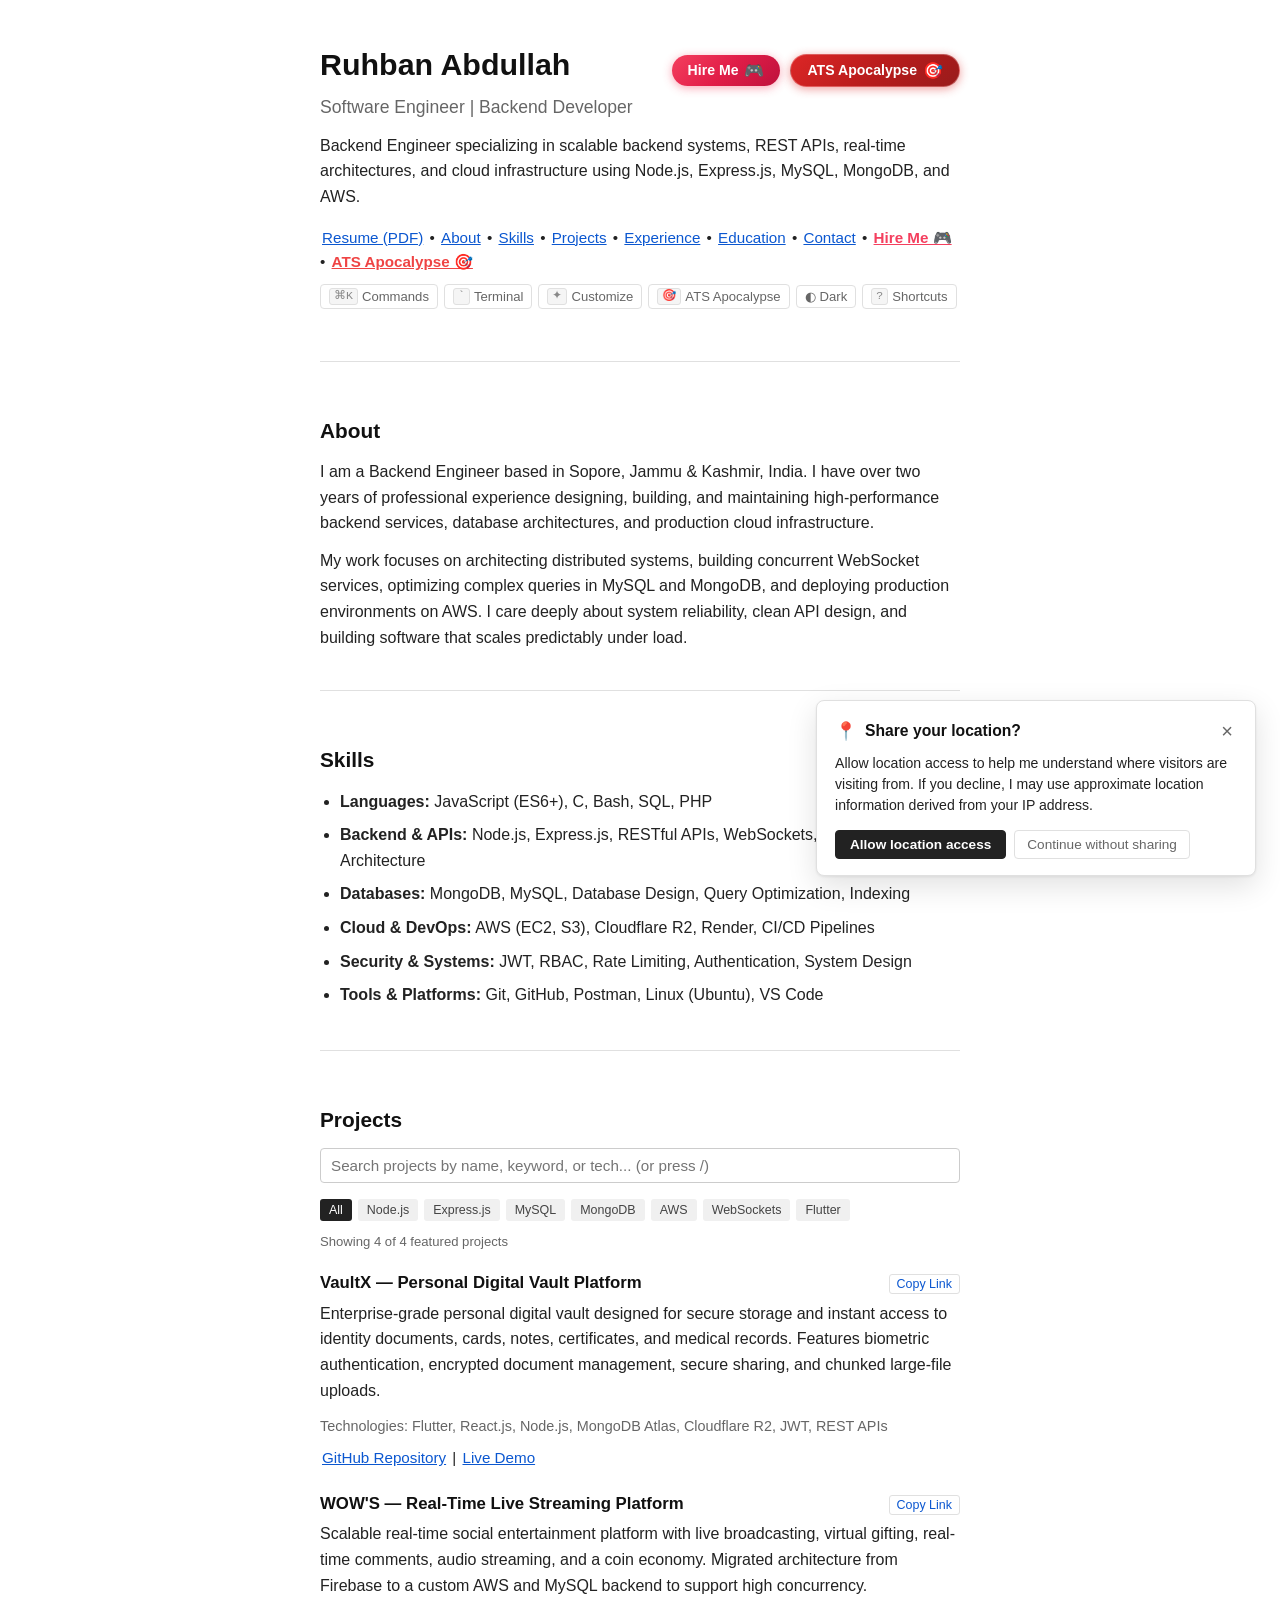
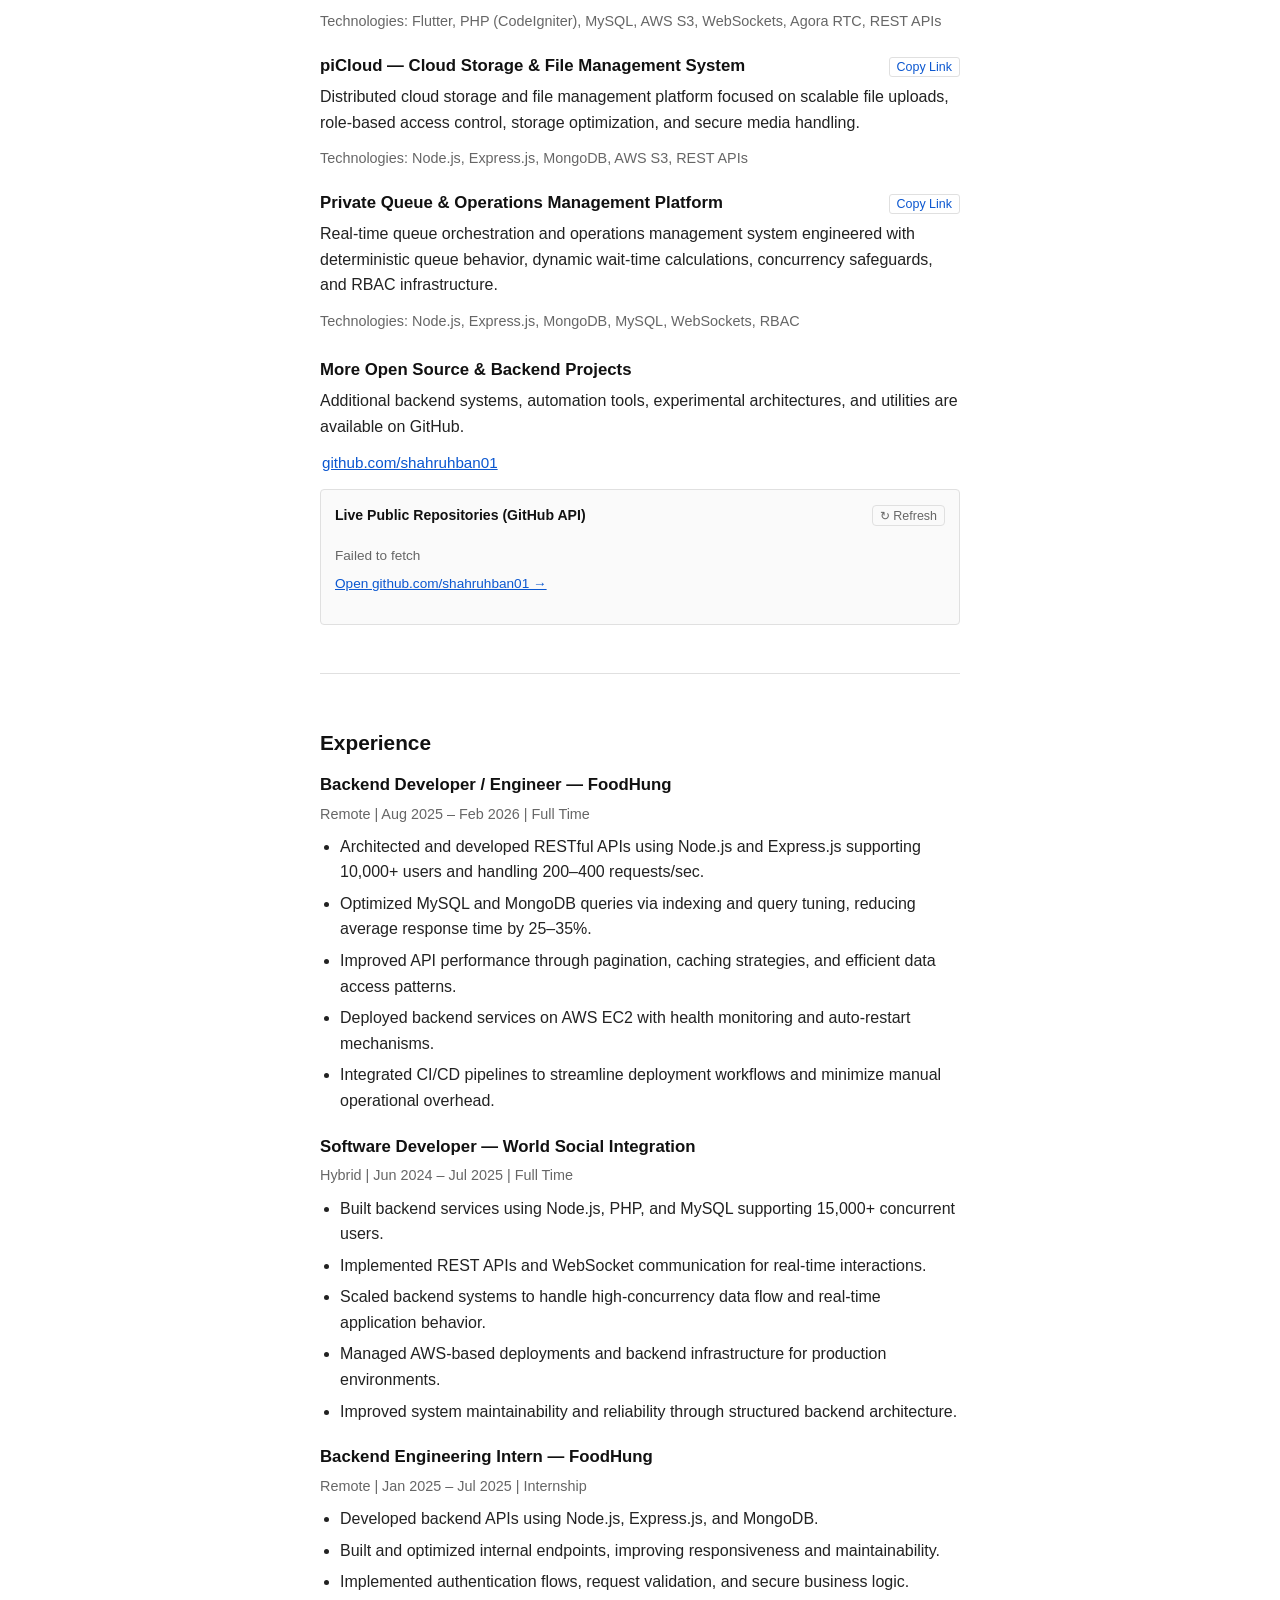
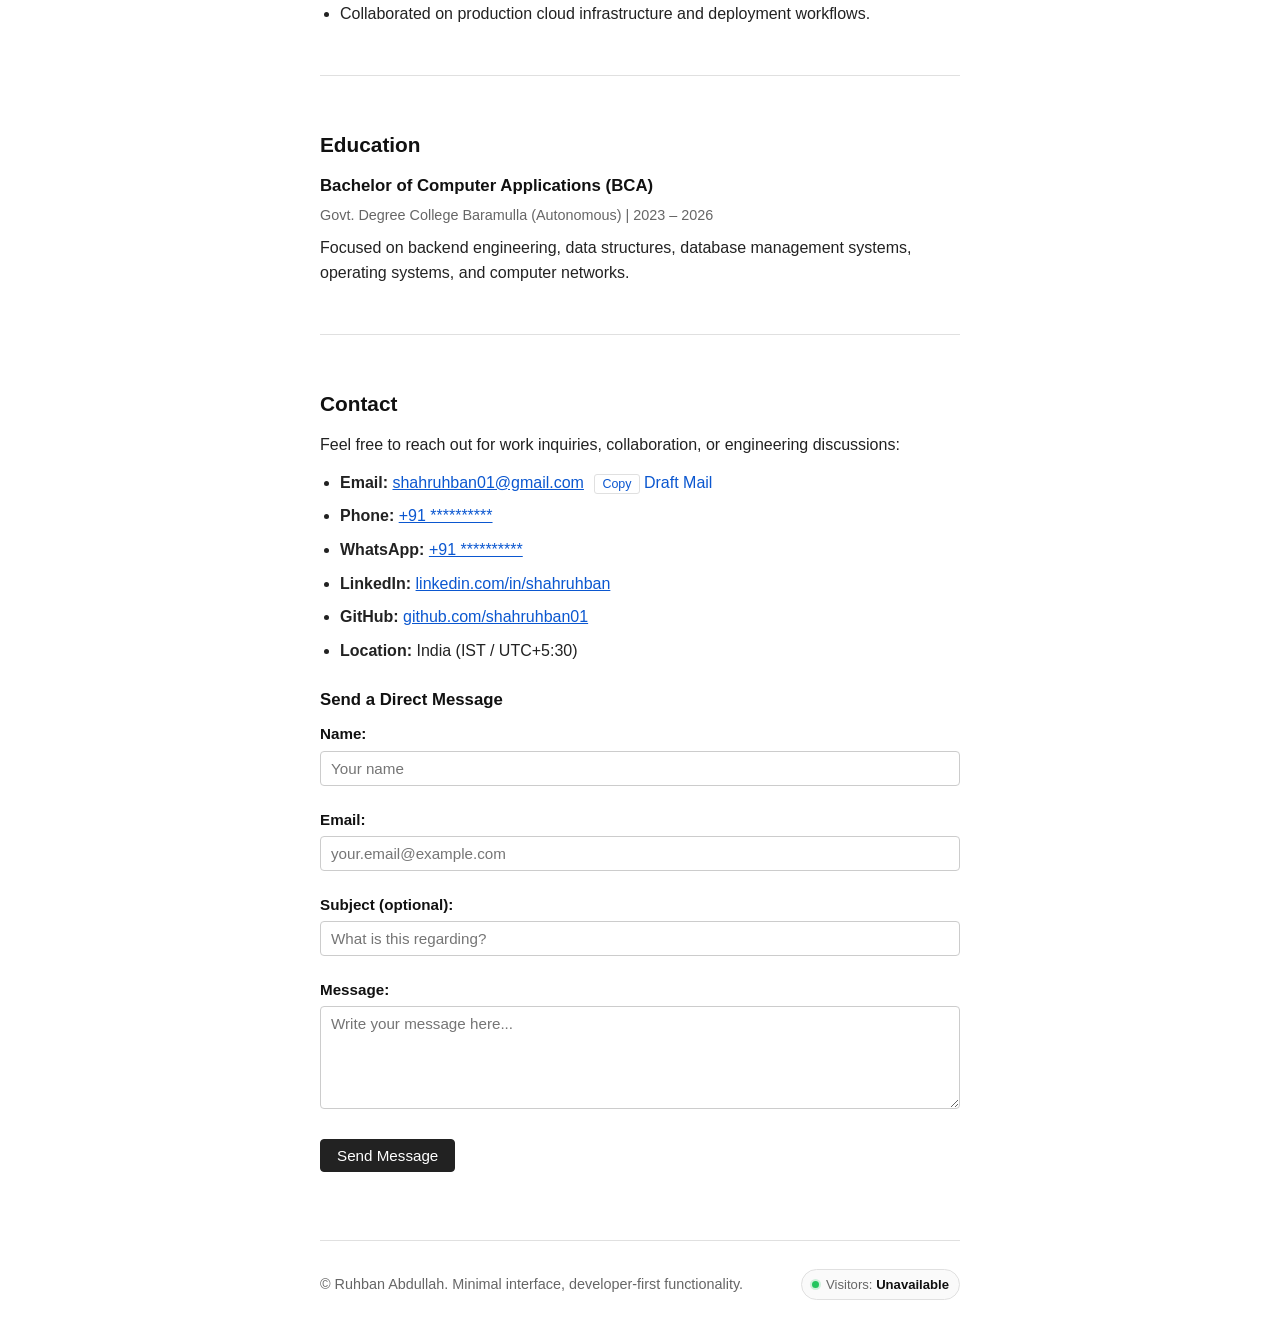
==== index.html @ 9f3fa3f7 "feat: add admin analytics dashboard, multi-tab navigation, local API URL detection, and visitor data" ====
<!DOCTYPE html>
<html lang="en">

<head>
  <meta charset="UTF-8">
  <meta name="viewport" content="width=device-width, initial-scale=1.0">
  <title>Ruhban Abdullah - Backend Developer</title>
  <meta name="description"
    content="Personal portfolio of Ruhban Abdullah, Backend Engineer specializing in scalable backend systems, REST APIs, and cloud infrastructure.">
  <meta name="theme-color" content="#ffffff" id="meta-theme-color">
  <link rel="stylesheet" href="style.css">
</head>

<body>
  <main class="container">
    <header>
      <div class="header-top">
        <h1>Ruhban Abdullah</h1>
        <div class="header-actions">
          <button id="hire-me-game-btn" class="hire-me-pill" type="button" title="Play the 'Hire Me' Arcade Game!">
            <span>Hire Me</span> <span style="font-size: 1rem;">🎮</span>
          </button>
          <button id="ats-apocalypse-btn" class="ats-apocalypse-pill" type="button"
            title="Launch ATS Apocalypse 🎯: Interactive Portfolio Destruction & Rebuild">
            <span>ATS Apocalypse</span> <span style="font-size: 1rem;">🎯</span>
          </button>
        </div>
      </div>
      <p class="subtitle">Software Engineer | Backend Developer</p>
      <p class="intro">
        Backend Engineer specializing in scalable backend systems, REST APIs, real-time architectures,
        and cloud infrastructure using Node.js, Express.js, MySQL, MongoDB, and AWS.
      </p>
      <nav class="links" aria-label="Section Links">
        <a href="https://drive.google.com/file/d/1G7nWg2vVoF8bwFJ-woYvTk1OGQL6r1G4/view?usp=sharing" target="_blank"
          rel="noopener noreferrer">Resume (PDF)</a> &bull;
        <a href="#about">About</a> &bull;
        <a href="#skills">Skills</a> &bull;
        <a href="#projects">Projects</a> &bull;
        <a href="#experience">Experience</a> &bull;
        <a href="#education">Education</a> &bull;
        <a href="#contact">Contact</a> &bull;
        <a href="#game" id="hire-me-link" style="color: #f43f5e; font-weight: 700;">Hire Me 🎮</a> &bull;
        <a href="#apocalypse" id="ats-apocalypse-link" style="color: #ef4444; font-weight: 700;">ATS Apocalypse 🎯</a>
        <!-- <a href="upload.html">Upload</a> &bull; -->
      </nav>

      <div class="nav-toolbar" aria-label="Developer Tools">
        <button id="palette-btn" class="toolbar-btn" type="button" title="Open Command Palette (Ctrl+K or /)"><span
            class="kbd-hint">⌘K</span> Commands</button>
        <button id="terminal-btn" class="toolbar-btn" type="button" title="Toggle Developer Terminal (`)"><span
            class="kbd-hint">`</span> Terminal</button>
        <button id="customize-btn" class="toolbar-btn" type="button"
          title="Open Interactive Playground / Customize Layout"><span class="kbd-hint">✦</span> Customize</button>
        <button id="ats-apocalypse-toolbar-btn" class="toolbar-btn" type="button"
          title="Launch ATS Apocalypse 🎯: Portfolio Destruction & Rebuild"><span class="kbd-hint">🎯</span> ATS
          Apocalypse</button>
        <button id="theme-btn" class="toolbar-btn" type="button" title="Toggle Theme (T)"><span id="theme-icon">◐</span>
          <span id="theme-label">Theme</span></button>
        <button id="shortcuts-btn" class="toolbar-btn" type="button" title="Keyboard Shortcuts (?)"><span
            class="kbd-hint">?</span> Shortcuts</button>
      </div>
    </header>

    <hr>

    <section id="about">
      <h2>About</h2>
      <p>
        I am a Backend Engineer based in Sopore, Jammu & Kashmir, India. I have over two years of professional
        experience designing, building, and maintaining high-performance backend services, database architectures,
        and production cloud infrastructure.
      </p>
      <p>
        My work focuses on architecting distributed systems, building concurrent WebSocket services, optimizing
        complex queries in MySQL and MongoDB, and deploying production environments on AWS. I care deeply about
        system reliability, clean API design, and building software that scales predictably under load.
      </p>
    </section>

    <hr>

    <section id="skills">
      <h2>Skills</h2>
      <ul class="skills-list">
        <li><strong>Languages:</strong> JavaScript (ES6+), C, Bash, SQL, PHP</li>
        <li><strong>Backend & APIs:</strong> Node.js, Express.js, RESTful APIs, WebSockets, Real-Time Architecture</li>
        <li><strong>Databases:</strong> MongoDB, MySQL, Database Design, Query Optimization, Indexing</li>
        <li><strong>Cloud & DevOps:</strong> AWS (EC2, S3), Cloudflare R2, Render, CI/CD Pipelines</li>
        <li><strong>Security & Systems:</strong> JWT, RBAC, Rate Limiting, Authentication, System Design</li>
        <li><strong>Tools & Platforms:</strong> Git, GitHub, Postman, Linux (Ubuntu), VS Code</li>
      </ul>
    </section>

    <hr>

    <section id="projects">
      <h2>Projects</h2>

      <!-- Smart Project Explorer Controls -->
      <div class="project-controls">
        <div class="project-search-wrapper">
          <input type="text" id="project-search" class="project-search-input"
            placeholder="Search projects by name, keyword, or tech... (or press /)" autocomplete="off">
          <button type="button" id="project-search-clear" class="project-search-clear" title="Clear search"
            aria-label="Clear search">&times;</button>
        </div>
        <div class="filter-tags" id="project-filter-tags" role="toolbar" aria-label="Technology filters">
          <button type="button" class="filter-tag active" data-filter="all">All</button>
          <button type="button" class="filter-tag" data-filter="node.js">Node.js</button>
          <button type="button" class="filter-tag" data-filter="express.js">Express.js</button>
          <button type="button" class="filter-tag" data-filter="mysql">MySQL</button>
          <button type="button" class="filter-tag" data-filter="mongodb">MongoDB</button>
          <button type="button" class="filter-tag" data-filter="aws">AWS</button>
          <button type="button" class="filter-tag" data-filter="websockets">WebSockets</button>
          <button type="button" class="filter-tag" data-filter="flutter">Flutter</button>
        </div>
        <div class="project-stats-bar">
          <span id="project-count-text">Showing 4 of 4 featured projects</span>
          <button type="button" id="project-reset-btn" class="btn-action" style="display: none;">Reset filters</button>
        </div>
      </div>

      <div id="project-items-list">
        <article class="item project-item" id="project-vaultx" data-title="VaultX — Personal Digital Vault Platform"
          data-tags="flutter,react.js,node.js,mongodb,mongodb atlas,cloudflare r2,jwt,rest apis,security"
          data-desc="Enterprise-grade personal digital vault designed for secure storage and instant access to identity documents, cards, notes, certificates, and medical records. Features biometric authentication, encrypted document management, secure sharing, and chunked large-file uploads.">
          <div style="display: flex; justify-content: space-between; align-items: baseline; flex-wrap: wrap;">
            <h3>VaultX — Personal Digital Vault Platform</h3>
            <button type="button" class="btn-action copy-project-btn" data-id="project-vaultx"
              title="Copy link to VaultX project">Copy Link</button>
          </div>
          <p>
            Enterprise-grade personal digital vault designed for secure storage and instant access to identity
            documents,
            cards, notes, certificates, and medical records. Features biometric authentication, encrypted document
            management, secure sharing, and chunked large-file uploads.
          </p>
          <p class="meta">Technologies: Flutter, React.js, Node.js, MongoDB Atlas, Cloudflare R2, JWT, REST APIs</p>
          <p class="links">
            <a href="https://github.com/Shahruhban01/PersonalDocVault" target="_blank" rel="noopener noreferrer">GitHub
              Repository</a> |
            <a href="https://vault.developerruhban.online/" target="_blank" rel="noopener noreferrer">Live Demo</a>
          </p>
        </article>

        <article class="item project-item" id="project-wows" data-title="WOW'S — Real-Time Live Streaming Platform"
          data-tags="flutter,php,codeigniter,mysql,aws,aws s3,websockets,agora rtc,rest apis,streaming"
          data-desc="Scalable real-time social entertainment platform with live broadcasting, virtual gifting, real-time comments, audio streaming, and a coin economy. Migrated architecture from Firebase to a custom AWS and MySQL backend to support high concurrency.">
          <div style="display: flex; justify-content: space-between; align-items: baseline; flex-wrap: wrap;">
            <h3>WOW'S — Real-Time Live Streaming Platform</h3>
            <button type="button" class="btn-action copy-project-btn" data-id="project-wows"
              title="Copy link to WOW'S project">Copy Link</button>
          </div>
          <p>
            Scalable real-time social entertainment platform with live broadcasting, virtual gifting, real-time
            comments,
            audio streaming, and a coin economy. Migrated architecture from Firebase to a custom AWS and MySQL backend
            to support high concurrency.
          </p>
          <p class="meta">Technologies: Flutter, PHP (CodeIgniter), MySQL, AWS S3, WebSockets, Agora RTC, REST APIs</p>
        </article>

        <article class="item project-item" id="project-picloud"
          data-title="piCloud — Cloud Storage & File Management System"
          data-tags="node.js,express.js,mongodb,aws,aws s3,rest apis,cloud storage,rbac"
          data-desc="Distributed cloud storage and file management platform focused on scalable file uploads, role-based access control, storage optimization, and secure media handling.">
          <div style="display: flex; justify-content: space-between; align-items: baseline; flex-wrap: wrap;">
            <h3>piCloud — Cloud Storage & File Management System</h3>
            <button type="button" class="btn-action copy-project-btn" data-id="project-picloud"
              title="Copy link to piCloud project">Copy Link</button>
          </div>
          <p>
            Distributed cloud storage and file management platform focused on scalable file uploads, role-based access
            control, storage optimization, and secure media handling.
          </p>
          <p class="meta">Technologies: Node.js, Express.js, MongoDB, AWS S3, REST APIs</p>
        </article>

        <article class="item project-item" id="project-queue"
          data-title="Private Queue & Operations Management Platform"
          data-tags="node.js,express.js,mongodb,mysql,websockets,rbac,real-time"
          data-desc="Real-time queue orchestration and operations management system engineered with deterministic queue behavior, dynamic wait-time calculations, concurrency safeguards, and RBAC infrastructure.">
          <div style="display: flex; justify-content: space-between; align-items: baseline; flex-wrap: wrap;">
            <h3>Private Queue & Operations Management Platform</h3>
            <button type="button" class="btn-action copy-project-btn" data-id="project-queue"
              title="Copy link to Private Queue project">Copy Link</button>
          </div>
          <p>
            Real-time queue orchestration and operations management system engineered with deterministic queue behavior,
            dynamic wait-time calculations, concurrency safeguards, and RBAC infrastructure.
          </p>
          <p class="meta">Technologies: Node.js, Express.js, MongoDB, MySQL, WebSockets, RBAC</p>
        </article>
      </div>

      <div id="no-projects-msg" class="meta" style="display: none; padding: 12px 0;">
        No projects match your current filter. Try resetting filters or searching for different keywords.
      </div>

      <article class="item" style="margin-top: 24px;">
        <h3>More Open Source & Backend Projects</h3>
        <p>
          Additional backend systems, automation tools, experimental architectures, and utilities are available on
          GitHub.
        </p>
        <p class="links">
          <a href="https://github.com/shahruhban01" target="_blank"
            rel="noopener noreferrer">github.com/shahruhban01</a>
          <span id="github-repo-count"></span>
        </p>

        <!-- Dynamic GitHub Repo Explorer -->
        <div class="github-explorer" id="github-explorer">
          <div class="github-explorer-header">
            <span class="github-explorer-title">Live Public Repositories (GitHub API)</span>
            <button type="button" id="github-refresh-btn" class="toolbar-btn"
              style="padding: 2px 7px; font-size: 0.78rem;" title="Refresh GitHub repositories">↻ Refresh</button>
          </div>
          <div id="github-repo-list" class="repo-grid">
            <p class="meta" style="margin: 0; font-size: 0.82rem;">Loading repositories from GitHub...</p>
          </div>
          <div id="github-status-notice" class="meta" style="margin-top: 8px; margin-bottom: 0; font-size: 0.75rem;">
          </div>
        </div>
      </article>
    </section>

    <hr>

    <section id="experience">
      <h2>Experience</h2>

      <article class="item">
        <h3>Backend Developer / Engineer — FoodHung</h3>
        <p class="meta">Remote | Aug 2025 – Feb 2026 | Full Time</p>
        <ul>
          <li>Architected and developed RESTful APIs using Node.js and Express.js supporting 10,000+ users and handling
            200–400 requests/sec.</li>
          <li>Optimized MySQL and MongoDB queries via indexing and query tuning, reducing average response time by
            25–35%.</li>
          <li>Improved API performance through pagination, caching strategies, and efficient data access patterns.</li>
          <li>Deployed backend services on AWS EC2 with health monitoring and auto-restart mechanisms.</li>
          <li>Integrated CI/CD pipelines to streamline deployment workflows and minimize manual operational overhead.
          </li>
        </ul>
      </article>

      <article class="item">
        <h3>Software Developer — World Social Integration</h3>
        <p class="meta">Hybrid | Jun 2024 – Jul 2025 | Full Time</p>
        <ul>
          <li>Built backend services using Node.js, PHP, and MySQL supporting 15,000+ concurrent users.</li>
          <li>Implemented REST APIs and WebSocket communication for real-time interactions.</li>
          <li>Scaled backend systems to handle high-concurrency data flow and real-time application behavior.</li>
          <li>Managed AWS-based deployments and backend infrastructure for production environments.</li>
          <li>Improved system maintainability and reliability through structured backend architecture.</li>
        </ul>
      </article>

      <article class="item">
        <h3>Backend Engineering Intern — FoodHung</h3>
        <p class="meta">Remote | Jan 2025 – Jul 2025 | Internship</p>
        <ul>
          <li>Developed backend APIs using Node.js, Express.js, and MongoDB.</li>
          <li>Built and optimized internal endpoints, improving responsiveness and maintainability.</li>
          <li>Implemented authentication flows, request validation, and secure business logic.</li>
          <li>Collaborated on production cloud infrastructure and deployment workflows.</li>
        </ul>
      </article>
    </section>

    <hr>

    <section id="education">
      <h2>Education</h2>
      <article class="item">
        <h3>Bachelor of Computer Applications (BCA)</h3>
        <p class="meta">Govt. Degree College Baramulla (Autonomous) | 2023 – 2026</p>
        <p>Focused on backend engineering, data structures, database management systems, operating systems, and computer
          networks.</p>
      </article>
    </section>

    <hr>

    <section id="contact">
      <h2>Contact</h2>
      <p>Feel free to reach out for work inquiries, collaboration, or engineering discussions:</p>
      <ul class="contact-list">
        <li>
          <strong>Email:</strong>
          <a href="mailto:shahruhban01@gmail.com" id="contact-email-link">shahruhban01@gmail.com</a>
          <button type="button" id="copy-email-btn" class="btn-action"
            title="Copy email address to clipboard">Copy</button>
          <a href="mailto:shahruhban01@gmail.com?subject=Portfolio%20Inquiry" class="btn-action"
            style="text-decoration: none;">Draft Mail</a>
        </li>
        <li><strong>Phone:</strong> <a href="tel:+**********">+91 **********</a></li>
        <li><strong>WhatsApp:</strong> <a href="https://wa.me/@shahruhban" target="_blank" rel="noopener noreferrer">+91
            **********</a></li>
        <li><strong>LinkedIn:</strong> <a href="https://linkedin.com/in/shahruhban" target="_blank"
            rel="noopener noreferrer">linkedin.com/in/shahruhban</a></li>
        <li><strong>GitHub:</strong> <a href="https://github.com/shahruhban01" target="_blank"
            rel="noopener noreferrer">github.com/shahruhban01</a></li>
        <li><strong>Location:</strong> India (IST / UTC+5:30)</li>
      </ul>

      <h3 style="margin-top: 24px; margin-bottom: 8px;">Send a Direct Message</h3>
      <form id="contact-form">
        <div class="form-group">
          <label for="contact-name">Name:</label>
          <input type="text" id="contact-name" name="name" required placeholder="Your name">
        </div>
        <div class="form-group">
          <label for="contact-email">Email:</label>
          <input type="email" id="contact-email" name="email" required placeholder="your.email@example.com">
        </div>
        <div class="form-group">
          <label for="contact-subject">Subject (optional):</label>
          <input type="text" id="contact-subject" name="subject" placeholder="What is this regarding?">
        </div>
        <div class="form-group">
          <label for="contact-message">Message:</label>
          <textarea id="contact-message" name="message" rows="5" required
            placeholder="Write your message here..."></textarea>
        </div>
        <div id="contact-status" class="status-box" style="display: none;"></div>
        <button type="submit" id="contact-submit-btn">Send Message</button>
      </form>
    </section>

    <footer>
      <hr>
      <div class="footer-bottom-row">
        <p class="meta" style="margin-bottom: 0;">&copy; Ruhban Abdullah. Minimal interface, developer-first functionality.</p>
        <div id="visitor-counter-badge" class="visitor-counter-badge" title="Unique portfolio visitors">
          <span class="visitor-counter-dot" aria-hidden="true"></span>
          <span class="visitor-counter-text">Visitors: <strong id="visitor-count-number">...</strong></span>
        </div>
      </div>
    </footer>
  </main>

  <!-- Interactive Command Palette Modal -->
  <div id="palette-overlay" class="palette-backdrop" hidden role="dialog" aria-modal="true"
    aria-label="Command Palette">
    <div class="palette-dialog" id="palette-dialog">
      <div class="palette-input-wrapper">
        <span class="palette-icon">&gt;</span>
        <input type="text" id="palette-input" class="palette-input"
          placeholder="Type a command or section... (e.g., projects, theme, email)" autocomplete="off"
          spellcheck="false">
      </div>
      <ul id="palette-results" class="palette-results" role="listbox"></ul>
      <div class="palette-footer">
        <span>Use <span class="kbd-hint">↑</span> <span class="kbd-hint">↓</span> to navigate</span>
        <span><span class="kbd-hint">Enter</span> to run &bull; <span class="kbd-hint">Esc</span> to close</span>
      </div>
    </div>
  </div>

  <!-- Developer Terminal Drawer -->
  <div id="terminal-drawer" class="terminal-drawer" hidden role="region" aria-label="Developer Terminal">
    <div class="terminal-topbar">
      <div class="terminal-title">
        <span>●</span>
        <span>ruhban@dev-box: ~ (interactive shell)</span>
      </div>
      <div class="terminal-actions">
        <button type="button" id="terminal-clear-btn" class="terminal-btn-icon"
          title="Clear console (Ctrl+L or clear)">clear</button>
        <button type="button" id="terminal-close-btn" class="terminal-btn-icon"
          title="Close terminal (Esc or exit)">✕</button>
      </div>
    </div>
    <div class="terminal-body" id="terminal-body">
      <div id="terminal-output" class="terminal-output"></div>
      <div class="terminal-input-row">
        <span class="terminal-prompt">visitor@developerruhban:~$</span>
        <input type="text" id="terminal-input" class="terminal-input" autocomplete="off" spellcheck="false"
          aria-label="Terminal command input">
      </div>
    </div>
  </div>

  <!-- Keyboard Shortcuts Modal -->
  <div id="shortcuts-overlay" class="palette-backdrop" hidden role="dialog" aria-modal="true"
    aria-label="Keyboard Shortcuts">
    <div class="palette-dialog" style="max-width: 480px; padding: 20px;">
      <div style="display: flex; justify-content: space-between; align-items: center; margin-bottom: 12px;">
        <h3 style="margin: 0;">Keyboard Shortcuts</h3>
        <button type="button" id="shortcuts-close-btn" class="btn-action" style="font-size: 0.9rem;"
          title="Close">✕</button>
      </div>
      <p class="meta" style="margin-bottom: 14px;">Navigate and control the portfolio entirely via keyboard:</p>
      <div class="shortcuts-grid">
        <div class="shortcut-row"><span>Command Palette</span> <span><span class="kbd-hint">Ctrl + K</span> or <span
              class="kbd-hint">/</span></span></div>
        <div class="shortcut-row"><span>Toggle Terminal</span> <span><span class="kbd-hint">`</span></span></div>
        <div class="shortcut-row"><span>Toggle Theme</span> <span><span class="kbd-hint">T</span></span></div>
        <div class="shortcut-row"><span>Hire Me Arcade Game</span> <span><span class="kbd-hint">🎮</span> Hire Me</span>
        </div>
        <div class="shortcut-row"><span>Customization Playground</span> <span><span class="kbd-hint">✦</span>
            Customize</span></div>
        <div class="shortcut-row"><span>Show Shortcuts</span> <span><span class="kbd-hint">?</span></span></div>
        <div class="shortcut-row"><span>Jump to Projects</span> <span><span class="kbd-hint">G</span> then <span
              class="kbd-hint">P</span></span></div>
        <div class="shortcut-row"><span>Jump to About</span> <span><span class="kbd-hint">G</span> then <span
              class="kbd-hint">A</span></span></div>
        <div class="shortcut-row"><span>Jump to Skills</span> <span><span class="kbd-hint">G</span> then <span
              class="kbd-hint">S</span></span></div>
        <div class="shortcut-row"><span>Jump to Experience</span> <span><span class="kbd-hint">G</span> then <span
              class="kbd-hint">E</span></span></div>
        <div class="shortcut-row"><span>Jump to Contact</span> <span><span class="kbd-hint">G</span> then <span
              class="kbd-hint">C</span></span></div>
        <div class="shortcut-row"><span>Close Any Modal</span> <span><span class="kbd-hint">Esc</span></span></div>
      </div>
      <p class="meta" style="margin: 0; font-size: 0.78rem;">Note: Global navigation shortcuts are disabled while typing
        inside input fields.</p>
    </div>
  </div>

  <!-- 'Hire Me' Arcade Game Modal -->
  <div id="game-overlay" class="game-backdrop" hidden role="dialog" aria-modal="true" aria-label="Hire Me Arcade Game">
    <div class="arcade-cabinet" id="arcade-cabinet">
      <!-- Arcade Top Bar -->
      <div class="arcade-topbar">
        <div class="arcade-player-stat">
          <span class="pixel-avatar">🧑‍💻</span>
          <span style="font-weight: 700; color: #facc15;">Ruhban</span>
          <span id="game-lives" class="game-hearts" title="Lives">❤️❤️❤️</span>
        </div>
        <div class="arcade-level-info">
          <div class="arcade-level-badge" id="game-level-text">Level 1: The ATS Screening 🤖</div>
          <div class="arcade-progress-bar">
            <div id="game-progress-fill" class="arcade-progress-fill" style="width: 0%;"></div>
          </div>
        </div>
        <div class="arcade-score-box">
          <span style="color: #94a3b8; font-size: 0.8rem;">SCORE:</span>
          <span id="game-score" class="arcade-score-num">0</span>
        </div>
        <button type="button" id="game-close-btn" class="arcade-close-btn" title="Exit Game (Esc)">✕</button>
      </div>

      <!-- Arcade Content Columns -->
      <div class="arcade-grid">
        <!-- Left: The Story So Far -->
        <aside class="arcade-card story-card">
          <div class="card-pin">📌</div>
          <h3 class="story-title">The Story So Far...</h3>
          <ul class="story-list">
            <li><span>💻 Built real projects</span> <span class="story-check">✓</span></li>
            <li><span>⚙️ Learned new skills</span> <span class="story-check">✓</span></li>
            <li><span>📨 Applied to 2000+ jobs</span> <span class="story-check">✓</span></li>
            <li><span>✉️ Sent countless emails</span> <span class="story-check">✓</span></li>
            <li><span>⏳ Waited... and waited...</span> <span class="story-check">⌛</span></li>
            <li><span>🥺 Still waiting for interview...</span> <span class="story-check">⏳</span></li>
          </ul>
          <div class="story-speech-bubble">
            "I keep building, learning and improving... but somehow still not getting even an interview 🥺"
          </div>
        </aside>

        <!-- Center: Game Canvas -->
        <main class="arcade-canvas-wrapper" id="canvas-wrapper">
          <canvas id="game-canvas" width="460" height="420"></canvas>

          <!-- Canvas Overlay for Start / Pause / Game Over / Victory -->
          <div id="game-screen-overlay" class="game-screen-overlay">
            <div id="game-start-screen" class="game-screen-card">
              <div class="pixel-logo">The Hiring Game 💼</div>
              <p class="pixel-sub">Help Ruhban battle through recruiter obstacles and reach the Job Offer!</p>
              <div class="obstacle-preview">
                <span class="badge-sample">"No Response"</span>
                <span class="badge-sample">"Auto Rejection"</span>
                <span class="badge-sample">"Not a Fit"</span>
                <span class="badge-sample">"Ghosted 👻"</span>
              </div>
              <button type="button" id="game-start-btn" class="arcade-primary-btn">Start Game 🚀</button>
              <p class="meta-keys">Press <kbd>Space</kbd> or Click to Start</p>
            </div>

            <div id="game-over-screen" class="game-screen-card" style="display: none;">
              <div class="pixel-logo" style="color: #f87171;">Application Rejected! 💔</div>
              <p class="pixel-sub" id="game-over-reason">Hit by an Auto-Rejection Bot!</p>
              <div class="game-stats-row">
                <span>Score: <strong id="game-over-score">0</strong></span>
                <span>Applications: <strong id="game-over-apps">0</strong></span>
              </div>
              <p style="font-size: 0.8rem; color: #cbd5e1; margin: 10px 0;">
                "Don't worry, in real life Ruhban never gives up — he pushed 3 more commits to GitHub today!"
              </p>
              <div style="display: flex; gap: 8px; justify-content: center; flex-wrap: wrap;">
                <button type="button" id="game-restart-btn" class="arcade-primary-btn">Try Again 🔄</button>
                <button type="button" id="game-hire-now-btn" class="arcade-cta-btn">Hire Ruhban Directly 🎯</button>
              </div>
            </div>

            <div id="game-victory-screen" class="game-screen-card" style="display: none;">
              <div class="pixel-logo" style="color: #4ade80;">🎉 JOB OFFER UNLOCKED! 🎉</div>
              <p class="pixel-sub">You helped Ruhban cut through the ATS noise and score the dream role!</p>
              <div class="victory-box">
                <div style="font-size: 1.05rem; font-weight: 700; color: #facc15; margin-bottom: 6px;">
                  🏆 You Made a Great Choice!
                </div>
                <p style="font-size: 0.82rem; line-height: 1.5; color: #e2e8f0; margin-bottom: 12px;">
                  "Recruiter unlocked Ruhban: +100% Scalable Architectures, +40% Faster API Responses, 100% Clean Code,
                  0% Corporate Drama."
                </p>
                <div class="cta-actions">
                  <a href="#contact" id="victory-contact-btn" class="arcade-cta-btn"
                    style="text-decoration:none;">Contact Ruhban Now ✉️</a>
                  <a href="https://drive.google.com/file/d/1G7nWg2vVoF8bwFJ-woYvTk1OGQL6r1G4/view?usp=sharing"
                    target="_blank" rel="noopener noreferrer" class="arcade-secondary-btn">View Resume (PDF) 📄</a>
                  <button type="button" id="victory-copy-email-btn" class="arcade-secondary-btn">Copy Email 📋</button>
                </div>
              </div>
              <button type="button" id="victory-replay-btn" class="arcade-subtle-btn" style="margin-top: 10px;">Play
                Again 🔄</button>
            </div>
          </div>

          <!-- Mobile Touch Controls -->
          <div class="touch-controls" id="touch-controls">
            <button type="button" id="touch-left" class="touch-btn" aria-label="Move Left">◀</button>
            <button type="button" id="touch-shoot" class="touch-btn touch-btn-shoot" aria-label="Shoot">🚀
              Shoot</button>
            <button type="button" id="touch-right" class="touch-btn" aria-label="Move Right">▶</button>
          </div>
        </main>

        <!-- Right: Why Hire Me & CTA -->
        <aside class="arcade-card why-card">
          <h3 class="why-title">⭐ Why Hire Me?</h3>
          <ul class="why-list">
            <li><span class="why-check">✅</span> <strong>Backend & Distributed Systems</strong></li>
            <li><span class="why-check">✅</span> <strong>Builds & ships real projects</strong></li>
            <li><span class="why-check">✅</span> <strong>High Concurrency:</strong> WebSockets, MySQL</li>
            <li><span class="why-check">✅</span> <strong>AWS Cloud & DevOps:</strong> EC2, S3, R2</li>
            <li><span class="why-check">✅</span> <strong>Problem solver & fast learner</strong></li>
            <li><span class="why-check">✅</span> <strong>Passionate about reliable software</strong></li>
          </ul>

          <div class="why-bubble">
            <div class="why-avatar">🙋</div>
            <div>
              <div style="font-weight: 700; color: #facc15; font-size: 0.8rem;">You're Missing Out on a Good One! ✨
              </div>
              <div style="font-size: 0.72rem; color: #cbd5e1;">He's always a solid fit, learns fast, and gets things
                done.</div>
            </div>
          </div>

          <!-- Giant SELECT MEEEEE Button -->
          <button type="button" id="select-me-btn" class="select-me-giant-btn" title="Hire Ruhban Abdullah!">
            SELECT MEEEEE! 🎯
          </button>
          <p class="select-me-sub">Hire me and let's build something amazing together! 🚀</p>
        </aside>
      </div>

      <!-- Bottom Arcade Controls & Tips Bar -->
      <div class="arcade-bottom-bar">
        <div class="arcade-instructions">
          <span><span class="arcade-key">←</span> <span class="arcade-key">→</span> Move</span>
          <span><span class="arcade-key">Space</span> Shoot</span>
          <span><span class="arcade-key">P</span> Pause</span>
          <span><span class="arcade-key">R</span> Restart</span>
        </div>
        <div class="arcade-sound-controls">
          <button type="button" id="game-sound-btn" class="arcade-sound-btn" title="Toggle 8-bit Sound FX">🔊 Sound
            ON</button>
        </div>
      </div>
    </div>
  </div>

  <!-- Toast Notification Container -->
  <div id="toast-container" class="toast-container" aria-live="polite"></div>

  <!-- Transparent & Optional Location Permission Prompt -->
  <div id="location-prompt" class="location-prompt-container" hidden role="dialog" aria-modal="false" aria-label="Share your location">
    <div class="location-prompt-card">
      <div class="location-prompt-header">
        <div class="location-prompt-title">
          <span class="location-prompt-icon">📍</span>
          <strong>Share your location?</strong>
        </div>
        <button type="button" id="location-prompt-close-btn" class="location-prompt-close" aria-label="Dismiss">&times;</button>
      </div>
      <p class="location-prompt-desc">
        Allow location access to help me understand where visitors are visiting from. If you decline, I may use approximate location information derived from your IP address.
      </p>
      <div class="location-prompt-actions">
        <button type="button" id="location-allow-btn" class="location-btn-primary">Allow location access</button>
        <button type="button" id="location-decline-btn" class="location-btn-secondary">Continue without sharing</button>
      </div>
    </div>
  </div>

  <script src="script.js"></script>
  <script src="js/storage.js"></script>
  <script src="js/history.js"></script>
  <script src="js/presets.js"></script>
  <script src="js/drag-drop.js"></script>
  <script src="js/resize.js"></script>
  <script src="js/editor.js"></script>
  <script src="js/hire-game.js"></script>
  <script src="js/ats-apocalypse.js"></script>
</body>

</html>
---- style.css ----
/* Simple, clean, minimal stylesheet with custom properties for theming */
:root {
  --bg: #ffffff;
  --text: #222222;
  --text-heading: #111111;
  --text-muted: #666666;
  --text-subtle: #888888;
  --border: #e0e0e0;
  --border-focus: #0b57d0;
  --accent: #0b57d0;
  --accent-hover: #002d72;
  --bg-card: #fafafa;
  --bg-code: #f5f5f5;
  --input-bg: #ffffff;
  --input-border: #cccccc;
  --btn-bg: #222222;
  --btn-text: #ffffff;
  --btn-hover: #444444;
  --tag-bg: #f0f0f0;
  --tag-text: #444444;
  --tag-active-bg: #222222;
  --tag-active-text: #ffffff;
  --overlay-bg: rgba(0, 0, 0, 0.4);
  --terminal-bg: #0d1117;
  --terminal-text: #c9d1d9;
  --terminal-prompt: #58a6ff;
  --terminal-border: #30363d;
  --terminal-header: #161b22;
  --status-success-bg: #f0fdf4;
  --status-success-text: #166534;
  --status-success-border: #bbf7d0;
  --status-error-bg: #fef2f2;
  --status-error-text: #991b1b;
  --status-error-border: #fecaca;
}

[data-theme="dark"] {
  --bg: #121417;
  --text: #d8dee9;
  --text-heading: #eceff4;
  --text-muted: #94a3b8;
  --text-subtle: #64748b;
  --border: #283039;
  --border-focus: #60a5fa;
  --accent: #60a5fa;
  --accent-hover: #93c5fd;
  --bg-card: #191e24;
  --bg-code: #1e242c;
  --input-bg: #191e24;
  --input-border: #333d48;
  --btn-bg: #e2e8f0;
  --btn-text: #0f172a;
  --btn-hover: #ffffff;
  --tag-bg: #222933;
  --tag-text: #cbd5e1;
  --tag-active-bg: #60a5fa;
  --tag-active-text: #0f172a;
  --overlay-bg: rgba(0, 0, 0, 0.7);
  --terminal-bg: #0b0e14;
  --terminal-text: #e2e8f0;
  --terminal-prompt: #38bdf8;
  --terminal-border: #242c38;
  --terminal-header: #141922;
  --status-success-bg: #064e3b;
  --status-success-text: #a7f3d0;
  --status-success-border: #047857;
  --status-error-bg: #7f1d1d;
  --status-error-text: #fecaca;
  --status-error-border: #b91c1c;
}

* {
  box-sizing: border-box;
  margin: 0;
  padding: 0;
}

body {
  background-color: var(--bg);
  color: var(--text);
  font-family: -apple-system, BlinkMacSystemFont, "Segoe UI", Roboto, Oxygen, Ubuntu, Cantarell, "Helvetica Neue", Arial, sans-serif;
  font-size: 16px;
  line-height: 1.6;
  transition: background-color 0.2s ease, color 0.2s ease;
  min-height: 100vh;
  display: flex;
  flex-direction: column;
}

.container {
  max-width: 680px;
  width: 100%;
  margin: 0 auto;
  padding: 40px 20px;
  min-height: 100vh;
  display: flex;
  flex-direction: column;
  flex: 1;
}

header {
  margin-bottom: 24px;
}

.header-top {
  display: flex;
  justify-content: space-between;
  align-items: baseline;
  flex-wrap: wrap;
  gap: 8px;
}

h1 {
  font-size: 1.9rem;
  font-weight: 700;
  color: var(--text-heading);
  margin-bottom: 4px;
}

.subtitle {
  font-size: 1.1rem;
  color: var(--text-muted);
  margin-bottom: 12px;
}

.intro {
  margin-bottom: 16px;
  color: var(--text);
}

h2 {
  font-size: 1.3rem;
  font-weight: 700;
  color: var(--text-heading);
  margin-top: 24px;
  margin-bottom: 12px;
}

h3 {
  font-size: 1.05rem;
  font-weight: 600;
  color: var(--text-heading);
  margin-bottom: 4px;
}

p {
  margin-bottom: 12px;
}

ul {
  padding-left: 20px;
  margin-bottom: 14px;
}

li {
  margin-bottom: 6px;
}

.skills-list li,
.contact-list li {
  margin-bottom: 8px;
}

.item {
  margin-bottom: 20px;
  transition: opacity 0.2s ease;
}

.meta {
  font-size: 0.9rem;
  color: var(--text-muted);
  margin-bottom: 8px;
}

a {
  color: var(--accent);
  text-decoration: underline;
}

a:hover {
  color: var(--accent-hover);
}

.links {
  font-size: 0.95rem;
  margin-top: 8px;
}

.links a {
  margin: 0 2px;
}

/* Nav Toolbar & Action Badges */
.nav-toolbar {
  display: flex;
  align-items: center;
  flex-wrap: wrap;
  gap: 6px;
  margin-top: 10px;
  font-size: 0.85rem;
}

.toolbar-btn {
  background: none;
  border: 1px solid var(--border);
  color: var(--text-muted);
  padding: 3px 8px;
  border-radius: 4px;
  font-size: 0.82rem;
  cursor: pointer;
  display: inline-flex;
  align-items: center;
  gap: 4px;
  text-decoration: none;
  font-family: inherit;
  transition: all 0.15s ease;
}

.toolbar-btn:hover {
  border-color: var(--border-focus);
  color: var(--accent);
  background: var(--bg-card);
}

.kbd-hint {
  font-family: ui-monospace, SFMono-Regular, "SF Mono", Menlo, Consolas, monospace;
  font-size: 0.72rem;
  background: var(--bg-code);
  color: var(--text-subtle);
  border: 1px solid var(--border);
  border-radius: 3px;
  padding: 1px 4px;
  line-height: 1.1;
}

hr {
  border: 0;
  border-top: 1px solid var(--border);
  margin: 28px 0;
}

footer {
  margin-top: auto;
  padding-top: 40px;
  font-size: 0.85rem;
}

/* Form controls & minimal UI elements */
label {
  display: block;
  font-weight: 600;
  font-size: 0.95rem;
  margin-bottom: 4px;
  color: var(--text-heading);
}

input[type="text"],
input[type="email"],
input[type="password"],
textarea {
  width: 100%;
  padding: 8px 10px;
  font-family: inherit;
  font-size: 0.95rem;
  border: 1px solid var(--input-border);
  border-radius: 4px;
  background-color: var(--input-bg);
  color: var(--text);
  margin-bottom: 6px;
  transition: border-color 0.15s ease;
}

input[type="text"]:focus,
input[type="email"]:focus,
input[type="password"]:focus,
textarea:focus {
  outline: none;
  border-color: var(--border-focus);
}

input[type="file"] {
  display: block;
  font-size: 0.9rem;
  margin-top: 4px;
  margin-bottom: 8px;
  color: var(--text);
}

.form-group {
  margin-bottom: 16px;
}

.char-counter {
  font-size: 0.8rem;
  color: var(--text-muted);
  text-align: right;
  margin-bottom: 12px;
}

button {
  font-family: inherit;
  font-size: 0.95rem;
  padding: 7px 16px;
  background-color: var(--btn-bg);
  color: var(--btn-text);
  border: 1px solid var(--btn-bg);
  border-radius: 4px;
  cursor: pointer;
  transition: background-color 0.15s ease, opacity 0.15s ease;
}

button:hover {
  background-color: var(--btn-hover);
}

button:disabled {
  opacity: 0.6;
  cursor: not-allowed;
}

button.btn-secondary {
  background-color: var(--bg);
  color: var(--text);
  border: 1px solid var(--border);
}

button.btn-secondary:hover {
  background-color: var(--bg-card);
  border-color: var(--border-focus);
}

button.btn-action {
  font-size: 0.78rem;
  padding: 2px 7px;
  background: none;
  color: var(--accent);
  border: 1px solid var(--border);
  border-radius: 3px;
  margin-left: 6px;
  cursor: pointer;
  vertical-align: middle;
}

button.btn-action:hover {
  border-color: var(--accent);
  background-color: var(--bg-card);
}

button.btn-danger {
  background-color: var(--bg);
  color: #dc2626;
  border: 1px solid #f87171;
  padding: 4px 10px;
  font-size: 0.85rem;
}

button.btn-danger:hover {
  background-color: #fee2e2;
}

.status-box {
  padding: 10px 14px;
  border-radius: 4px;
  margin-bottom: 16px;
  font-size: 0.9rem;
}

.status-box.success {
  background-color: var(--status-success-bg);
  color: var(--status-success-text);
  border: 1px solid var(--status-success-border);
}

.status-box.error {
  background-color: var(--status-error-bg);
  color: var(--status-error-text);
  border: 1px solid var(--status-error-border);
}

.admin-header {
  display: flex;
  justify-content: space-between;
  align-items: center;
  flex-wrap: wrap;
  gap: 8px;
  margin-bottom: 16px;
}

.admin-record {
  border: 1px solid var(--border);
  border-radius: 4px;
  padding: 14px;
  margin-bottom: 14px;
  background-color: var(--bg-card);
}

.record-top {
  display: flex;
  justify-content: space-between;
  align-items: center;
  font-size: 0.85rem;
  color: var(--text-muted);
  margin-bottom: 8px;
}

.record-text {
  background-color: var(--bg);
  border: 1px solid var(--border);
  padding: 10px;
  border-radius: 4px;
  font-size: 0.9rem;
  white-space: pre-wrap;
  word-break: break-word;
  margin-bottom: 8px;
}

.record-file {
  font-size: 0.9rem;
  background-color: var(--bg);
  border: 1px solid var(--border);
  padding: 8px 10px;
  border-radius: 4px;
  display: flex;
  justify-content: space-between;
  align-items: center;
  flex-wrap: wrap;
  gap: 8px;
}

/* ==========================================================================
   Creative Feature 1: Project Explorer & Filter Controls
   ========================================================================== */
.project-controls {
  margin-bottom: 18px;
}

.project-search-wrapper {
  position: relative;
  margin-bottom: 10px;
}

.project-search-input {
  width: 100%;
  padding: 8px 30px 8px 10px;
  font-size: 0.9rem;
}

.project-search-clear {
  position: absolute;
  right: 8px;
  top: 50%;
  transform: translateY(-50%);
  background: none;
  border: none;
  color: var(--text-subtle);
  font-size: 1rem;
  cursor: pointer;
  padding: 0 4px;
  display: none;
}

.project-search-clear:hover {
  color: var(--text-heading);
  background: none;
}

.filter-tags {
  display: flex;
  flex-wrap: wrap;
  gap: 6px;
  margin-bottom: 10px;
}

.filter-tag {
  background-color: var(--tag-bg);
  color: var(--tag-text);
  border: 1px solid transparent;
  border-radius: 3px;
  padding: 3px 8px;
  font-size: 0.78rem;
  cursor: pointer;
  font-family: inherit;
  transition: all 0.15s ease;
}

.filter-tag:hover {
  background-color: var(--border);
}

.filter-tag.active {
  background-color: var(--tag-active-bg);
  color: var(--tag-active-text);
  font-weight: 500;
}

.project-stats-bar {
  display: flex;
  justify-content: space-between;
  align-items: center;
  font-size: 0.82rem;
  color: var(--text-muted);
  margin-bottom: 14px;
}

.item-highlight {
  background-color: rgba(255, 220, 40, 0.25);
  padding: 1px 2px;
  border-radius: 2px;
}

[data-theme="dark"] .item-highlight {
  background-color: rgba(250, 204, 21, 0.25);
}

/* ==========================================================================
   Creative Feature 2: Dynamic GitHub Repo Explorer
   ========================================================================== */
.github-explorer {
  border: 1px solid var(--border);
  border-radius: 4px;
  padding: 14px;
  background-color: var(--bg-card);
  margin-top: 14px;
}

.github-explorer-header {
  display: flex;
  justify-content: space-between;
  align-items: center;
  margin-bottom: 10px;
  font-size: 0.88rem;
}

.github-explorer-title {
  font-weight: 600;
  color: var(--text-heading);
}

.repo-grid {
  display: grid;
  grid-template-columns: 1fr;
  gap: 10px;
}

.repo-card {
  border: 1px solid var(--border);
  border-radius: 4px;
  padding: 10px 12px;
  background-color: var(--bg);
  font-size: 0.88rem;
  transition: border-color 0.15s ease;
}

.repo-card:hover {
  border-color: var(--border-focus);
}

.repo-name-row {
  display: flex;
  justify-content: space-between;
  align-items: baseline;
  gap: 8px;
  margin-bottom: 4px;
}

.repo-name {
  font-weight: 600;
  color: var(--accent);
  text-decoration: none;
}

.repo-name:hover {
  text-decoration: underline;
}

.repo-desc {
  font-size: 0.82rem;
  color: var(--text-muted);
  margin-bottom: 6px;
  line-height: 1.4;
}

.repo-meta {
  display: flex;
  align-items: center;
  gap: 12px;
  font-size: 0.75rem;
  color: var(--text-subtle);
}

.lang-badge {
  display: inline-flex;
  align-items: center;
  gap: 4px;
}

.lang-dot {
  width: 7px;
  height: 7px;
  border-radius: 50%;
  background-color: #f1e05a;
  display: inline-block;
}

[hidden],
.palette-backdrop[hidden],
.terminal-drawer[hidden],
.game-backdrop[hidden] {
  display: none !important;
}

.palette-backdrop {
  position: fixed;
  inset: 0;
  background-color: var(--overlay-bg);
  backdrop-filter: blur(2px);
  display: flex;
  justify-content: center;
  align-items: flex-start;
  padding-top: 12vh;
  z-index: 1000;
  animation: fadeIn 0.12s ease-out;
}

.palette-dialog {
  background-color: var(--bg);
  border: 1px solid var(--border);
  border-radius: 6px;
  box-shadow: 0 10px 25px rgba(0, 0, 0, 0.2);
  width: 100%;
  max-width: 520px;
  overflow: hidden;
  display: flex;
  flex-direction: column;
}

.palette-input-wrapper {
  display: flex;
  align-items: center;
  border-bottom: 1px solid var(--border);
  padding: 10px 14px;
  gap: 8px;
}

.palette-icon {
  color: var(--text-subtle);
  font-family: ui-monospace, monospace;
  font-size: 0.9rem;
}

.palette-input {
  flex: 1;
  border: none !important;
  background: transparent !important;
  padding: 0 !important;
  margin: 0 !important;
  font-size: 0.95rem;
  color: var(--text);
}

.palette-input:focus {
  outline: none;
}

.palette-results {
  max-height: 280px;
  overflow-y: auto;
  list-style: none;
  padding: 6px 0;
  margin: 0;
}

.palette-item {
  display: flex;
  justify-content: space-between;
  align-items: center;
  padding: 8px 14px;
  cursor: pointer;
  font-size: 0.88rem;
  color: var(--text);
  border-left: 2px solid transparent;
}

.palette-item.active,
.palette-item:hover {
  background-color: var(--bg-card);
  border-left-color: var(--accent);
  color: var(--accent);
}

.palette-item-desc {
  font-size: 0.78rem;
  color: var(--text-subtle);
}

.palette-footer {
  border-top: 1px solid var(--border);
  padding: 6px 14px;
  font-size: 0.75rem;
  color: var(--text-subtle);
  display: flex;
  justify-content: space-between;
  background-color: var(--bg-card);
}

/* ==========================================================================
   Creative Feature 4: Interactive Developer Terminal
   ========================================================================== */
.terminal-drawer {
  position: fixed;
  bottom: 0;
  left: 0;
  right: 0;
  height: 340px;
  background-color: var(--terminal-bg);
  color: var(--terminal-text);
  border-top: 1px solid var(--terminal-border);
  box-shadow: 0 -8px 24px rgba(0, 0, 0, 0.3);
  display: flex;
  flex-direction: column;
  z-index: 1000;
  font-family: ui-monospace, SFMono-Regular, "SF Mono", Menlo, Consolas, monospace;
  font-size: 0.85rem;
  animation: slideUp 0.15s ease-out;
}

.terminal-topbar {
  display: flex;
  justify-content: space-between;
  align-items: center;
  padding: 6px 12px;
  background-color: var(--terminal-header);
  border-bottom: 1px solid var(--terminal-border);
  font-size: 0.78rem;
  color: #8b949e;
}

.terminal-title {
  display: flex;
  align-items: center;
  gap: 8px;
}

.terminal-actions {
  display: flex;
  align-items: center;
  gap: 8px;
}

.terminal-btn-icon {
  background: none;
  border: none;
  color: #8b949e;
  cursor: pointer;
  padding: 2px 4px;
  font-size: 0.8rem;
  font-family: inherit;
}

.terminal-btn-icon:hover {
  color: #f0f6fc;
  background: none;
}

.terminal-body {
  flex: 1;
  overflow-y: auto;
  padding: 10px 14px;
  display: flex;
  flex-direction: column;
}

.terminal-output {
  white-space: pre-wrap;
  word-break: break-word;
  line-height: 1.45;
  margin-bottom: 6px;
}

.terminal-output .cmd-echo {
  color: #58a6ff;
}

.terminal-output .cmd-success {
  color: #3fb950;
}

.terminal-output .cmd-error {
  color: #f85149;
}

.terminal-output .cmd-meta {
  color: #8b949e;
}

.terminal-input-row {
  display: flex;
  align-items: center;
  gap: 6px;
  margin-top: 4px;
}

.terminal-prompt {
  color: var(--terminal-prompt);
  user-select: none;
}

.terminal-input {
  flex: 1;
  background: transparent;
  border: none;
  color: #f0f6fc;
  font-family: inherit;
  font-size: 0.85rem;
  padding: 0;
  margin: 0;
}

.terminal-input:focus {
  outline: none;
}

/* ==========================================================================
   Creative Feature 5: Shortcuts Modal & Toasts
   ========================================================================== */
.shortcuts-grid {
  display: grid;
  grid-template-columns: 1fr 1fr;
  gap: 10px 20px;
  margin: 16px 0;
  font-size: 0.86rem;
}

.shortcut-row {
  display: flex;
  justify-content: space-between;
  align-items: center;
  border-bottom: 1px dashed var(--border);
  padding-bottom: 4px;
}

.toast-container {
  position: fixed;
  bottom: 20px;
  right: 20px;
  z-index: 2000;
  display: flex;
  flex-direction: column;
  gap: 8px;
  pointer-events: none;
}

.toast {
  pointer-events: auto;
  background-color: var(--text-heading);
  color: var(--bg);
  padding: 8px 14px;
  border-radius: 4px;
  font-size: 0.85rem;
  box-shadow: 0 4px 12px rgba(0, 0, 0, 0.2);
  display: flex;
  align-items: center;
  gap: 8px;
  animation: slideInRight 0.18s ease-out;
}

/* Animations */
@keyframes fadeIn {
  from {
    opacity: 0;
  }

  to {
    opacity: 1;
  }
}

@keyframes slideUp {
  from {
    transform: translateY(100%);
  }

  to {
    transform: translateY(0);
  }
}

@keyframes slideInRight {
  from {
    transform: translateX(20px);
    opacity: 0;
  }

  to {
    transform: translateX(0);
    opacity: 1;
  }
}

@media (max-width: 480px) {
  .container {
    padding: 24px 16px;
  }

  h1 {
    font-size: 1.6rem;
  }

  h2 {
    font-size: 1.2rem;
  }

  .shortcuts-grid {
    grid-template-columns: 1fr;
  }

  .terminal-drawer {
    height: 380px;
  }

  .nav-toolbar {
    margin-top: 12px;
  }
}

/* ==========================================================================
   Interactive Portfolio Playground / Customization Editor Styles
   ========================================================================== */
body.customization-active {
  padding-top: 50px;
  user-select: none;
}

body.customization-active .container {
  transition: max-width 0.25s ease;
}

/* Editable Elements Hover & Selection Outlines */
body.customization-active [data-custom-id] {
  position: relative;
  transition: outline 0.15s ease, box-shadow 0.15s ease;
}

body.customization-active [data-custom-id]:hover {
  outline: 1px dashed var(--border-focus);
  cursor: pointer;
}

body.customization-active [data-custom-id].editor-selected {
  outline: 2px solid var(--accent) !important;
  box-shadow: 0 0 0 4px rgba(11, 87, 208, 0.12);
}

[data-theme="dark"] body.customization-active [data-custom-id].editor-selected {
  box-shadow: 0 0 0 4px rgba(96, 165, 250, 0.15);
}

/* Drag Handles */
.editor-drag-handle {
  display: none;
  position: absolute;
  top: 4px;
  right: 4px;
  z-index: 50;
  width: 24px;
  height: 24px;
  background-color: var(--btn-bg);
  color: var(--btn-text);
  border-radius: 4px;
  font-size: 0.85rem;
  align-items: center;
  justify-content: center;
  cursor: grab;
  box-shadow: 0 2px 6px rgba(0, 0, 0, 0.2);
  user-select: none;
  touch-action: none;
}

body.customization-active [data-custom-id]:hover>.editor-drag-handle,
body.customization-active [data-custom-id].editor-selected>.editor-drag-handle {
  display: flex;
}

.editor-drag-handle:active {
  cursor: grabbing;
}

/* Dragging state */
.is-dragging {
  opacity: 0.45;
  outline: 2px dashed var(--accent) !important;
}

.is-free-dragging {
  opacity: 0.85;
  box-shadow: 0 8px 24px rgba(0, 0, 0, 0.25);
  z-index: 100;
}

/* Drop Placeholder */
.editor-drop-placeholder {
  border: 2px dashed var(--accent);
  background-color: rgba(11, 87, 208, 0.05);
  border-radius: 4px;
  margin: 12px 0;
  transition: all 0.15s ease;
}

[data-theme="dark"] .editor-drop-placeholder {
  background-color: rgba(96, 165, 250, 0.08);
}

/* Resize Handles */
.editor-resize-handle {
  position: absolute;
  background-color: var(--accent);
  border: 2px solid var(--bg);
  box-shadow: 0 2px 4px rgba(0, 0, 0, 0.25);
  z-index: 60;
  touch-action: none;
}

.resize-handle-e {
  right: -5px;
  top: 50%;
  transform: translateY(-50%);
  width: 10px;
  height: 24px;
  border-radius: 3px;
  cursor: ew-resize;
}

.resize-handle-s {
  bottom: -5px;
  left: 50%;
  transform: translateX(-50%);
  width: 24px;
  height: 10px;
  border-radius: 3px;
  cursor: ns-resize;
}

.resize-handle-se {
  right: -6px;
  bottom: -6px;
  width: 13px;
  height: 13px;
  border-radius: 3px;
  cursor: nwse-resize;
}

/* Topbar Floating Controls */
.editor-topbar {
  position: fixed;
  top: 0;
  left: 0;
  right: 0;
  height: 46px;
  background-color: var(--bg-card);
  border-bottom: 1px solid var(--border);
  box-shadow: 0 2px 10px rgba(0, 0, 0, 0.12);
  display: flex;
  justify-content: space-between;
  align-items: center;
  padding: 0 16px;
  z-index: 9999;
  font-family: inherit;
  font-size: 0.85rem;
  animation: slideDown 0.18s ease-out;
}

@keyframes slideDown {
  from {
    transform: translateY(-100%);
  }

  to {
    transform: translateY(0);
  }
}

.editor-topbar-left,
.editor-topbar-right {
  display: flex;
  align-items: center;
  gap: 8px;
  flex-wrap: wrap;
}

.editor-badge {
  font-weight: 700;
  font-size: 0.8rem;
  color: var(--accent);
  background-color: var(--bg);
  border: 1px solid var(--border);
  padding: 3px 8px;
  border-radius: 4px;
}

.editor-btn {
  background-color: var(--bg);
  color: var(--text);
  border: 1px solid var(--border);
  border-radius: 4px;
  padding: 4px 10px;
  font-size: 0.8rem;
  font-family: inherit;
  cursor: pointer;
  display: inline-flex;
  align-items: center;
  gap: 4px;
  transition: all 0.15s ease;
}

.editor-btn:hover:not(:disabled) {
  border-color: var(--border-focus);
  background-color: var(--bg-card);
  color: var(--accent);
}

.editor-btn:disabled {
  opacity: 0.4;
  cursor: not-allowed;
}

.editor-btn-primary {
  background-color: var(--accent);
  color: #ffffff;
  border-color: var(--accent);
  font-weight: 600;
}

.editor-btn-primary:hover {
  background-color: var(--accent-hover);
  color: #ffffff;
}

/* Dropdown Menus */
.editor-dropdown {
  position: relative;
  display: inline-block;
}

.editor-dropdown-menu {
  display: none;
  position: absolute;
  top: 100%;
  left: 0;
  min-width: 170px;
  background-color: var(--bg);
  border: 1px solid var(--border);
  border-radius: 4px;
  box-shadow: 0 8px 20px rgba(0, 0, 0, 0.18);
  padding: 4px 0;
  z-index: 10001;
  margin-top: 4px;
}

.editor-dropdown:hover .editor-dropdown-menu,
.editor-dropdown:focus-within .editor-dropdown-menu {
  display: block;
}

.editor-menu-item {
  display: block;
  width: 100%;
  text-align: left;
  background: none;
  border: none;
  color: var(--text);
  padding: 7px 12px;
  font-size: 0.82rem;
  font-family: inherit;
  cursor: pointer;
}

.editor-menu-item:hover {
  background-color: var(--bg-card);
  color: var(--accent);
}

/* Preview Group */
.editor-preview-group {
  display: inline-flex;
  border: 1px solid var(--border);
  border-radius: 4px;
  overflow: hidden;
}

.editor-preview-btn {
  background-color: var(--bg);
  border: none;
  padding: 3px 8px;
  font-size: 0.82rem;
  cursor: pointer;
}

.editor-preview-btn:not(:last-child) {
  border-right: 1px solid var(--border);
}

.editor-preview-btn.active {
  background-color: var(--accent);
  color: #ffffff;
}

/* Snap checkbox */
.editor-snap-label {
  display: inline-flex;
  align-items: center;
  gap: 4px;
  font-size: 0.78rem;
  color: var(--text-muted);
  cursor: pointer;
}

/* Hidden Items Bar */
.editor-hidden-bar {
  position: fixed;
  top: 46px;
  left: 0;
  right: 0;
  background-color: var(--status-error-bg);
  border-bottom: 1px solid var(--status-error-border);
  color: var(--status-error-text);
  padding: 4px 16px;
  font-size: 0.78rem;
  display: flex;
  align-items: center;
  gap: 8px;
  flex-wrap: wrap;
  z-index: 9998;
}

.hidden-item-pill {
  background-color: var(--bg);
  border: 1px solid var(--status-error-border);
  color: var(--status-error-text);
  border-radius: 3px;
  padding: 2px 7px;
  font-size: 0.75rem;
  font-family: inherit;
  cursor: pointer;
}

.hidden-item-pill:hover {
  background-color: var(--status-error-border);
}

/* Contextual Inspector Panel */
.editor-inspector {
  position: fixed;
  right: 20px;
  top: 58px;
  width: 270px;
  max-height: calc(100vh - 80px);
  overflow-y: auto;
  background-color: var(--bg);
  border: 1px solid var(--border);
  border-radius: 6px;
  box-shadow: 0 8px 24px rgba(0, 0, 0, 0.18);
  z-index: 9997;
  font-size: 0.82rem;
  animation: fadeIn 0.15s ease-out;
}

.inspector-header {
  display: flex;
  justify-content: space-between;
  align-items: center;
  padding: 10px 12px;
  background-color: var(--bg-card);
  border-bottom: 1px solid var(--border);
}

.inspector-title {
  font-weight: 600;
  color: var(--text-heading);
}

.inspector-close-btn {
  background: none;
  border: none;
  color: var(--text-muted);
  font-size: 0.9rem;
  cursor: pointer;
  padding: 0 4px;
}

.inspector-close-btn:hover {
  color: var(--text-heading);
  background: none;
}

.inspector-body {
  padding: 12px;
}

.inspector-row {
  margin-bottom: 10px;
}

.inspector-row label {
  display: block;
  font-size: 0.76rem;
  font-weight: 600;
  color: var(--text-muted);
  margin-bottom: 3px;
  text-transform: uppercase;
  letter-spacing: 0.5px;
}

.inspector-input-group {
  display: flex;
  align-items: center;
  gap: 8px;
}

.inspector-input-group input[type="range"] {
  flex: 1;
}

.inspector-val {
  font-size: 0.75rem;
  color: var(--text-muted);
  min-width: 38px;
  text-align: right;
  font-family: ui-monospace, monospace;
}

.inspector-select {
  width: 100%;
  padding: 4px 6px;
  font-size: 0.8rem;
  border: 1px solid var(--input-border);
  border-radius: 4px;
  background-color: var(--input-bg);
  color: var(--text);
}

.inspector-btn-group {
  display: flex;
  border: 1px solid var(--border);
  border-radius: 4px;
  overflow: hidden;
}

.insp-btn {
  flex: 1;
  background-color: var(--bg);
  border: none;
  padding: 4px;
  font-size: 0.85rem;
  cursor: pointer;
}

.insp-btn:not(:last-child) {
  border-right: 1px solid var(--border);
}

.insp-btn:hover {
  background-color: var(--bg-card);
}

.inspector-color-picker {
  width: 32px;
  height: 24px;
  border: 1px solid var(--border);
  border-radius: 3px;
  padding: 0;
  cursor: pointer;
  background: none;
}

.insp-subtle-btn {
  background: none;
  border: 1px solid var(--border);
  border-radius: 3px;
  padding: 2px 6px;
  font-size: 0.72rem;
  color: var(--text-muted);
  cursor: pointer;
}

.insp-subtle-btn:hover {
  background-color: var(--bg-card);
}

.insp-action-btn {
  flex: 1;
  background-color: var(--bg);
  border: 1px solid var(--border);
  border-radius: 4px;
  padding: 5px 8px;
  font-size: 0.75rem;
  cursor: pointer;
  color: var(--text);
}

.insp-action-btn:hover {
  border-color: var(--border-focus);
  background-color: var(--bg-card);
}

.insp-danger-btn {
  color: #dc2626;
  border-color: #f87171;
}

.insp-danger-btn:hover {
  background-color: #fee2e2;
}

/* User Decorations */
.user-decoration {
  position: relative;
  margin: 12px 0;
}

.decoration-note {
  background-color: var(--bg-card);
  border: 1px solid var(--border);
  border-left: 3px solid var(--accent);
  border-radius: 4px;
  padding: 10px 14px;
  font-size: 0.88rem;
}

.decoration-header {
  display: flex;
  justify-content: space-between;
  align-items: center;
  margin-bottom: 4px;
}

.decoration-tag {
  font-size: 0.7rem;
  font-weight: 700;
  text-transform: uppercase;
  color: var(--accent);
}

.decoration-del-btn {
  background: none;
  border: none;
  color: var(--text-subtle);
  font-size: 0.8rem;
  cursor: pointer;
  padding: 0 4px;
}

.decoration-del-btn:hover {
  color: #dc2626;
  background: none;
}

.decoration-text {
  outline: none;
  white-space: pre-wrap;
  word-break: break-word;
}

.decoration-badge {
  display: inline-flex;
  align-items: center;
  gap: 8px;
  background-color: var(--tag-bg);
  color: var(--tag-text);
  border: 1px solid var(--border);
  border-radius: 20px;
  padding: 4px 12px;
  font-size: 0.82rem;
  font-weight: 500;
}

.badge-text {
  outline: none;
}

.decoration-emoji {
  display: inline-flex;
  align-items: center;
  gap: 6px;
  font-size: 1.8rem;
  line-height: 1;
}

.decoration-divider .divider-line {
  height: 2px;
  background: linear-gradient(to right, transparent, var(--border), transparent);
  margin: 16px 0;
}

/* Responsive Device Preview Frames */
[data-preview-mode="tablet"] .container,
[data-preview-mode="mobile"] .container {
  box-shadow: 0 0 0 1px var(--border), 0 10px 30px rgba(0, 0, 0, 0.15);
  border-radius: 8px;
  margin-top: 16px;
  margin-bottom: 30px;
  background-color: var(--bg);
}

/* ==========================================================================
   "Hire Me" Arcade Game Styles
   ========================================================================== */
.hire-me-pill {
  background: linear-gradient(135deg, #f43f5e 0%, #e11d48 50%, #be123c 100%);
  color: #ffffff !important;
  border: none;
  border-radius: 20px;
  padding: 6px 16px;
  font-size: 0.88rem;
  font-weight: 700;
  cursor: pointer;
  display: inline-flex;
  align-items: center;
  gap: 6px;
  box-shadow: 0 2px 10px rgba(244, 63, 94, 0.45);
  animation: pulseGlow 2.4s infinite;
  transition: all 0.2s ease;
  text-decoration: none !important;
  font-family: inherit;
}

.hire-me-pill:hover {
  transform: translateY(-2px) scale(1.05);
  box-shadow: 0 4px 18px rgba(244, 63, 94, 0.7);
}

@keyframes pulseGlow {

  0%,
  100% {
    box-shadow: 0 2px 10px rgba(244, 63, 94, 0.45), 0 0 12px rgba(244, 63, 94, 0.25);
  }

  50% {
    box-shadow: 0 2px 16px rgba(244, 63, 94, 0.75), 0 0 24px rgba(244, 63, 94, 0.45);
  }
}

.header-actions {
  display: flex;
  align-items: center;
  gap: 10px;
  flex-wrap: wrap;
}

.ats-apocalypse-pill {
  background: linear-gradient(135deg, #dc2626 0%, #b91c1c 50%, #991b1b 100%);
  color: #ffffff !important;
  border: 1px solid rgba(254, 202, 202, 0.35);
  border-radius: 20px;
  padding: 6px 16px;
  font-size: 0.88rem;
  font-weight: 700;
  cursor: pointer;
  display: inline-flex;
  align-items: center;
  gap: 6px;
  box-shadow: 0 2px 10px rgba(220, 38, 38, 0.45);
  animation: pulseRedGlow 2.4s infinite;
  transition: all 0.2s ease;
  text-decoration: none !important;
  font-family: inherit;
}

.ats-apocalypse-pill:hover {
  transform: translateY(-2px) scale(1.05);
  box-shadow: 0 4px 18px rgba(220, 38, 38, 0.7);
}

@keyframes pulseRedGlow {

  0%,
  100% {
    box-shadow: 0 2px 10px rgba(220, 38, 38, 0.45), 0 0 12px rgba(220, 38, 38, 0.25);
  }

  50% {
    box-shadow: 0 2px 16px rgba(220, 38, 38, 0.75), 0 0 24px rgba(220, 38, 38, 0.45);
  }
}

/* Game Modal Backdrop */
.game-backdrop {
  position: fixed;
  inset: 0;
  background: rgba(8, 10, 18, 0.94);
  backdrop-filter: blur(4px);
  z-index: 10000;
  display: flex;
  align-items: center;
  justify-content: center;
  padding: 16px;
  overflow-y: auto;
  animation: fadeIn 0.15s ease-out;
}

/* Arcade Cabinet Container */
.arcade-cabinet {
  max-width: 990px;
  width: 100%;
  background: #0c101d;
  border: 2px solid #6366f1;
  border-radius: 12px;
  box-shadow: 0 0 35px rgba(99, 102, 241, 0.35);
  overflow: hidden;
  display: flex;
  flex-direction: column;
  font-family: -apple-system, BlinkMacSystemFont, "Segoe UI", Roboto, Oxygen, Ubuntu, Cantarell, sans-serif;
  color: #f8fafc;
}

/* Arcade Top Bar */
.arcade-topbar {
  display: flex;
  justify-content: space-between;
  align-items: center;
  padding: 10px 16px;
  background: #111827;
  border-bottom: 2px solid #1f2937;
  gap: 12px;
  flex-wrap: wrap;
}

.arcade-player-stat {
  display: flex;
  align-items: center;
  gap: 8px;
  font-size: 0.9rem;
}

.pixel-avatar {
  font-size: 1.3rem;
}

.game-hearts {
  font-size: 0.95rem;
  letter-spacing: 2px;
}

.arcade-level-info {
  display: flex;
  flex-direction: column;
  align-items: center;
  gap: 3px;
  flex: 1;
  max-width: 300px;
}

.arcade-level-badge {
  font-size: 0.78rem;
  font-weight: 700;
  color: #38bdf8;
  letter-spacing: 0.5px;
}

.arcade-progress-bar {
  width: 100%;
  height: 6px;
  background: #1f2937;
  border-radius: 3px;
  overflow: hidden;
  border: 1px solid #374151;
}

.arcade-progress-fill {
  height: 100%;
  background: linear-gradient(to right, #38bdf8, #4ade80, #facc15);
  transition: width 0.2s ease;
}

.arcade-score-box {
  display: flex;
  align-items: baseline;
  gap: 6px;
  font-family: ui-monospace, monospace;
}

.arcade-score-num {
  font-size: 1.15rem;
  font-weight: 800;
  color: #facc15;
}

.arcade-close-btn {
  background: none;
  border: 1px solid #374151;
  color: #94a3b8;
  border-radius: 4px;
  padding: 3px 8px;
  font-size: 0.9rem;
  cursor: pointer;
  line-height: 1;
}

.arcade-close-btn:hover {
  color: #ffffff;
  border-color: #f43f5e;
  background: #f43f5e;
}

/* 3-Column Arcade Grid */
.arcade-grid {
  display: grid;
  grid-template-columns: 245px 1fr 265px;
  gap: 12px;
  padding: 12px;
  background: #090d16;
}

/* Left Story Card (Retro Parchment) */
.story-card {
  background: #fef3c7;
  color: #78350f;
  border: 2px solid #fde68a;
  border-radius: 8px;
  padding: 14px;
  display: flex;
  flex-direction: column;
  position: relative;
  box-shadow: 0 4px 12px rgba(0, 0, 0, 0.2);
}

.card-pin {
  position: absolute;
  top: -8px;
  left: 50%;
  transform: translateX(-50%);
  font-size: 1.1rem;
}

.story-title {
  font-size: 1rem;
  font-weight: 800;
  color: #92400e;
  margin-top: 4px;
  margin-bottom: 10px;
  text-align: center;
  border-bottom: 1px dashed #f59e0b;
  padding-bottom: 4px;
}

.story-list {
  list-style: none;
  padding: 0;
  margin: 0 0 12px 0;
  font-size: 0.8rem;
  line-height: 1.6;
}

.story-list li {
  display: flex;
  justify-content: space-between;
  align-items: center;
  margin-bottom: 5px;
  color: #78350f;
}

.story-icon {
  margin-right: 4px;
}

.story-check {
  font-weight: 800;
  color: #16a34a;
}

.story-speech-bubble {
  margin-top: auto;
  background: #ffffff;
  border: 1px solid #fcd34d;
  border-radius: 6px;
  padding: 8px 10px;
  font-size: 0.74rem;
  color: #854d0e;
  font-style: italic;
  line-height: 1.35;
  position: relative;
}

.story-speech-bubble::before {
  content: "";
  position: absolute;
  top: -6px;
  left: 18px;
  border-width: 0 6px 6px 6px;
  border-style: solid;
  border-color: transparent transparent #ffffff transparent;
}

/* Center Canvas */
.arcade-canvas-wrapper {
  position: relative;
  background: #060913;
  border: 2px solid #1e293b;
  border-radius: 8px;
  overflow: hidden;
  display: flex;
  flex-direction: column;
  align-items: center;
  justify-content: center;
  min-height: 420px;
}

#game-canvas {
  display: block;
  width: 100%;
  max-width: 460px;
  height: 420px;
  background: #060913;
  cursor: crosshair;
}

/* Canvas Screen Overlays */
.game-screen-overlay {
  position: absolute;
  inset: 0;
  background: rgba(12, 16, 29, 0.88);
  backdrop-filter: blur(2px);
  display: flex;
  align-items: center;
  justify-content: center;
  padding: 16px;
  z-index: 20;
}

.game-screen-card {
  text-align: center;
  max-width: 360px;
  animation: fadeIn 0.15s ease-out;
}

.pixel-logo {
  font-size: 1.35rem;
  font-weight: 800;
  color: #facc15;
  margin-bottom: 6px;
  letter-spacing: 0.5px;
  text-shadow: 0 0 10px rgba(250, 204, 21, 0.5);
}

.pixel-sub {
  font-size: 0.82rem;
  color: #cbd5e1;
  margin-bottom: 14px;
  line-height: 1.4;
}

.obstacle-preview {
  display: flex;
  justify-content: center;
  gap: 6px;
  flex-wrap: wrap;
  margin-bottom: 16px;
}

.badge-sample {
  background: #1e293b;
  border: 1px solid #475569;
  border-radius: 4px;
  padding: 3px 8px;
  font-size: 0.72rem;
  color: #94a3b8;
}

.arcade-primary-btn {
  background: linear-gradient(135deg, #38bdf8, #0284c7);
  color: #ffffff;
  border: none;
  border-radius: 6px;
  padding: 9px 20px;
  font-size: 0.92rem;
  font-weight: 700;
  cursor: pointer;
  box-shadow: 0 4px 12px rgba(2, 132, 199, 0.4);
  transition: all 0.15s ease;
  font-family: inherit;
}

.arcade-primary-btn:hover {
  transform: translateY(-1px);
  box-shadow: 0 6px 16px rgba(2, 132, 199, 0.6);
}

.meta-keys {
  font-size: 0.75rem;
  color: #64748b;
  margin-top: 10px;
}

.game-stats-row {
  display: flex;
  justify-content: space-around;
  background: #1e293b;
  border-radius: 6px;
  padding: 8px 12px;
  font-size: 0.82rem;
  margin-bottom: 12px;
  color: #94a3b8;
}

.game-stats-row strong {
  color: #facc15;
}

.victory-box {
  background: rgba(30, 41, 59, 0.8);
  border: 1px solid #4ade80;
  border-radius: 8px;
  padding: 14px;
  margin-bottom: 10px;
}

.cta-actions {
  display: flex;
  flex-direction: column;
  gap: 8px;
}

.arcade-cta-btn {
  background: linear-gradient(135deg, #22c55e, #16a34a);
  color: #ffffff;
  border: none;
  border-radius: 6px;
  padding: 9px 14px;
  font-size: 0.88rem;
  font-weight: 700;
  cursor: pointer;
  text-align: center;
  box-shadow: 0 4px 12px rgba(34, 197, 94, 0.4);
  transition: all 0.15s ease;
  font-family: inherit;
}

.arcade-cta-btn:hover {
  transform: translateY(-1px);
  box-shadow: 0 6px 16px rgba(34, 197, 94, 0.6);
}

.arcade-secondary-btn {
  background: #1e293b;
  color: #e2e8f0;
  border: 1px solid #475569;
  border-radius: 6px;
  padding: 7px 12px;
  font-size: 0.8rem;
  font-weight: 600;
  cursor: pointer;
  text-align: center;
  text-decoration: none;
  font-family: inherit;
}

.arcade-secondary-btn:hover {
  background: #334155;
  border-color: #64748b;
}

.arcade-subtle-btn {
  background: none;
  border: none;
  color: #94a3b8;
  font-size: 0.8rem;
  cursor: pointer;
  font-family: inherit;
}

.arcade-subtle-btn:hover {
  color: #ffffff;
}

/* Touch controls */
.touch-controls {
  display: none;
  width: 100%;
  padding: 8px;
  background: #0f172a;
  border-top: 1px solid #1e293b;
  justify-content: space-between;
  gap: 8px;
}

.touch-btn {
  flex: 1;
  background: #1e293b;
  color: #ffffff;
  border: 1px solid #334155;
  border-radius: 6px;
  padding: 10px 0;
  font-size: 1.1rem;
  cursor: pointer;
  user-select: none;
  touch-action: none;
}

.touch-btn-shoot {
  flex: 2;
  background: #0284c7;
  font-size: 0.95rem;
  font-weight: 700;
}

/* Right: Why Hire Me Card */
.why-card {
  background: rgba(17, 24, 39, 0.9);
  border: 1px solid #3b82f6;
  border-radius: 8px;
  padding: 14px;
  display: flex;
  flex-direction: column;
  justify-content: space-between;
}

.why-title {
  font-size: 0.98rem;
  font-weight: 800;
  color: #facc15;
  margin-bottom: 10px;
  border-bottom: 1px solid #1e293b;
  padding-bottom: 6px;
}

.why-list {
  list-style: none;
  padding: 0;
  margin: 0 0 10px 0;
  font-size: 0.78rem;
  line-height: 1.55;
}

.why-list li {
  margin-bottom: 6px;
  display: flex;
  gap: 6px;
  align-items: baseline;
  color: #e2e8f0;
}

.why-bubble {
  background: #1e293b;
  border: 1px solid #334155;
  border-radius: 6px;
  padding: 8px 10px;
  display: flex;
  gap: 8px;
  align-items: center;
  margin-bottom: 10px;
}

.why-avatar {
  font-size: 1.4rem;
}

.select-me-giant-btn {
  background: linear-gradient(135deg, #22c55e 0%, #16a34a 60%, #15803d 100%);
  color: #ffffff;
  border: none;
  border-radius: 8px;
  padding: 12px 16px;
  font-size: 1.05rem;
  font-weight: 900;
  letter-spacing: 0.5px;
  cursor: pointer;
  box-shadow: 0 4px 15px rgba(34, 197, 94, 0.45);
  animation: pulseGreen 2.2s infinite;
  transition: all 0.2s ease;
  font-family: inherit;
  width: 100%;
}

.select-me-giant-btn:hover {
  transform: translateY(-2px) scale(1.02);
  box-shadow: 0 6px 22px rgba(34, 197, 94, 0.65);
}

@keyframes pulseGreen {

  0%,
  100% {
    box-shadow: 0 4px 14px rgba(34, 197, 94, 0.45);
  }

  50% {
    box-shadow: 0 4px 22px rgba(34, 197, 94, 0.8), 0 0 15px rgba(34, 197, 94, 0.4);
  }
}

.select-me-sub {
  font-size: 0.72rem;
  color: #94a3b8;
  text-align: center;
  margin-top: 6px;
  margin-bottom: 0;
  font-style: italic;
}

/* Bottom Arcade Info Bar */
.arcade-bottom-bar {
  display: flex;
  justify-content: space-between;
  align-items: center;
  padding: 8px 16px;
  background: #111827;
  border-top: 2px solid #1f2937;
  font-size: 0.76rem;
  color: #94a3b8;
  flex-wrap: wrap;
  gap: 8px;
}

.arcade-instructions {
  display: flex;
  gap: 12px;
  flex-wrap: wrap;
}

.arcade-key {
  background: #1f2937;
  color: #facc15;
  border: 1px solid #374151;
  border-radius: 3px;
  padding: 1px 5px;
  font-family: ui-monospace, monospace;
  font-size: 0.72rem;
}

.arcade-sound-btn {
  background: #1e293b;
  border: 1px solid #374151;
  color: #e2e8f0;
  border-radius: 4px;
  padding: 3px 8px;
  font-size: 0.75rem;
  cursor: pointer;
  font-family: inherit;
}

.arcade-sound-btn.muted {
  color: #94a3b8;
  border-color: #475569;
}

/* Responsive Arcade Styling */
@media (max-width: 860px) {
  .arcade-grid {
    grid-template-columns: 1fr;
  }

  .story-card,
  .why-card {
    display: none;
    /* Hide side cards on small screens to give full focus to canvas */
  }

}

/* ==========================================================================
   ATS Apocalypse 🎯 Real DOM Destruction Styles
   ========================================================================== */

/* Fullscreen Canvas Overlay */
#ats-apocalypse-canvas {
  position: fixed;
  inset: 0;
  width: 100vw;
  height: 100vh;
  z-index: 99980;
  pointer-events: none;
  background: transparent;
}

/* ATS Apocalypse Side HUD - Docked on Top Right so Name & Header are 100% visible */
.ats-hud-container {
  position: fixed;
  top: 14px;
  right: 18px;
  left: auto;
  transform: none;
  z-index: 99999;
  display: flex;
  flex-direction: column;
  align-items: stretch;
  gap: 8px;
  background: rgba(15, 23, 42, 0.95);
  backdrop-filter: blur(12px);
  border: 1px solid rgba(239, 68, 68, 0.55);
  box-shadow: 0 8px 30px rgba(0, 0, 0, 0.65), 0 0 15px rgba(239, 68, 68, 0.25);
  padding: 10px 14px;
  border-radius: 12px;
  font-family: -apple-system, BlinkMacSystemFont, "Segoe UI", Roboto, Oxygen, Ubuntu, sans-serif;
  color: #f8fafc;
  animation: hudSlideInRight 0.3s cubic-bezier(0.16, 1, 0.3, 1);
  max-width: 390px;
}

@keyframes hudSlideInRight {
  from {
    opacity: 0;
    transform: translateX(30px);
  }

  to {
    opacity: 1;
    transform: translateX(0);
  }
}

.ats-hud-badge {
  display: inline-flex;
  align-items: center;
  gap: 6px;
  background: #dc2626;
  color: #ffffff;
  padding: 3px 10px;
  border-radius: 999px;
  font-size: 0.75rem;
  font-weight: 800;
  letter-spacing: 0.5px;
  text-transform: uppercase;
  box-shadow: 0 0 10px rgba(220, 38, 38, 0.6);
  animation: pulseRed 1.8s infinite;
}

@keyframes pulseRed {

  0%,
  100% {
    box-shadow: 0 0 8px rgba(220, 38, 38, 0.5);
  }

  50% {
    box-shadow: 0 0 16px rgba(239, 68, 68, 0.9);
  }
}

.ats-hud-stage {
  font-size: 0.85rem;
  font-weight: 700;
  color: #facc15;
}

.ats-hud-bar-group {
  display: flex;
  align-items: center;
  gap: 8px;
  font-size: 0.78rem;
  font-weight: 600;
  color: #cbd5e1;
}

.ats-meter-track {
  width: 110px;
  height: 8px;
  background: #1e293b;
  border-radius: 4px;
  overflow: hidden;
  border: 1px solid #334155;
  position: relative;
}

.ats-meter-fill {
  height: 100%;
  width: 100%;
  background: linear-gradient(90deg, #ef4444, #f59e0b, #10b981);
  transition: width 0.25s ease, background 0.3s ease;
}

.ats-hud-stats {
  display: flex;
  gap: 12px;
  font-size: 0.78rem;
  color: #94a3b8;
  font-family: ui-monospace, monospace;
}

.ats-hud-stats strong {
  color: #f8fafc;
}

.ats-hud-btn {
  background: #1e293b;
  border: 1px solid #475569;
  color: #cbd5e1;
  border-radius: 6px;
  padding: 5px 12px;
  font-size: 0.78rem;
  font-weight: 700;
  cursor: pointer;
  transition: all 0.15s ease;
  font-family: inherit;
  display: inline-flex;
  align-items: center;
  gap: 5px;
}

.ats-hud-btn:hover {
  background: #334155;
  color: #ffffff;
  border-color: #94a3b8;
  transform: translateY(-1px);
}

.ats-hud-rebuild-btn {
  background: linear-gradient(135deg, #10b981, #059669);
  border-color: #34d399;
  color: #ffffff;
  box-shadow: 0 0 12px rgba(16, 185, 129, 0.4);
}

.ats-hud-rebuild-btn:hover {
  background: linear-gradient(135deg, #059669, #047857);
  box-shadow: 0 0 18px rgba(16, 185, 129, 0.7);
}

.ats-hud-exit-btn {
  background: rgba(220, 38, 38, 0.2);
  border-color: #ef4444;
  color: #fca5a5;
  font-weight: 700;
}

.ats-hud-exit-btn:hover {
  background: #dc2626;
  color: #ffffff;
}

.ats-hud-hint {
  font-size: 0.74rem;
  color: #facc15;
  background: rgba(0, 0, 0, 0.4);
  padding: 3px 10px;
  border-radius: 999px;
  border: 1px dashed rgba(250, 204, 21, 0.4);
}

/* Crosshair cursor when Apocalypse mode active */
body.ats-apocalypse-active {
  cursor: crosshair !important;
}

body.ats-apocalypse-active * {
  cursor: inherit;
}

/* Real Section Target Hover Frames during ATS Apocalypse */
body.ats-apocalypse-active header h1,
body.ats-apocalypse-active .dreams-cinematic-container,
body.ats-apocalypse-active #project-items-list .project-item,
body.ats-apocalypse-active #skills,
body.ats-apocalypse-active #experience,
body.ats-apocalypse-active #contact,
body.ats-apocalypse-active header .links a {
  position: relative;
  transition: transform 0.25s ease, box-shadow 0.25s ease;
  cursor: crosshair !important;
}

body.ats-apocalypse-active header h1:hover,
body.ats-apocalypse-active .dreams-cinematic-container:hover,
body.ats-apocalypse-active #project-items-list .project-item:hover,
body.ats-apocalypse-active #skills:hover,
body.ats-apocalypse-active #experience:hover,
body.ats-apocalypse-active #contact:hover,
body.ats-apocalypse-active header .links a:hover {
  outline: 2px dashed #ef4444 !important;
  outline-offset: 4px;
  box-shadow: 0 0 20px rgba(239, 68, 68, 0.35) !important;
}

body.ats-apocalypse-active header h1:hover::after {
  content: "🎯 TARGET: RUHBAN ABDULLAH (CLICK TO SHATTER)";
  position: absolute;
  top: -24px;
  left: 0;
  background: #dc2626;
  color: #ffffff;
  font-size: 0.7rem;
  font-weight: 900;
  padding: 2px 8px;
  border-radius: 4px;
  letter-spacing: 0.5px;
  pointer-events: none;
  z-index: 1000;
  box-shadow: 0 2px 10px rgba(220, 38, 38, 0.7);
  animation: pulseRed 1.5s infinite;
}

body.ats-apocalypse-active #project-items-list .project-item:hover::after {
  content: "🎯 TARGET: PROJECT (CLICK TO BLAST)";
  position: absolute;
  top: -12px;
  right: 12px;
  background: #dc2626;
  color: #ffffff;
  font-size: 0.65rem;
  font-weight: 900;
  padding: 2px 8px;
  border-radius: 4px;
  pointer-events: none;
  z-index: 1000;
}

/* Stage 4 Desaturation / Visual Instability */
body.ats-page-cracking {
  filter: grayscale(80%) contrast(115%) brightness(0.9);
  transition: filter 1.2s cubic-bezier(0.16, 1, 0.3, 1);
}

body.ats-page-restored {
  filter: none !important;
  transition: filter 0.8s ease;
}

/* Physically Shattered Name Letters */
.ats-shatter-letter {
  display: inline-block;
  position: relative;
  transition: transform 0.65s cubic-bezier(0.175, 0.885, 0.32, 1.275), opacity 0.5s ease, filter 0.5s ease, color 0.4s ease;
  will-change: transform, opacity;
}

.ats-shatter-letter.broken-shard {
  transform: translate(var(--tx, 0px), var(--ty, 0px)) rotate(var(--rot, 0deg)) scale(var(--sc, 1));
  color: #ef4444 !important;
  text-shadow: 0 0 12px rgba(239, 68, 68, 0.8), 2px 2px 4px rgba(0, 0, 0, 0.8);
  filter: drop-shadow(0 6px 12px rgba(0, 0, 0, 0.5));
  opacity: 0.88;
}

.ats-shatter-letter.broken-shard::before {
  content: "";
  position: absolute;
  top: 0;
  left: 0;
  width: 100%;
  height: 2px;
  background: #fca5a5;
  transform: rotate(-18deg);
  opacity: 0.7;
}

.ats-shatter-letter.rebuilt {
  transform: translate(0px, 0px) rotate(0deg) scale(1) !important;
  opacity: 1 !important;
  color: inherit !important;
  text-shadow: 0 0 20px rgba(56, 189, 248, 0.9);
  animation: rebuildSparkle 0.8s ease forwards;
}

/* Jagged Crack Line Overlay on H1 */
.ats-h1-crack-overlay {
  position: absolute;
  inset: -8px;
  pointer-events: none;
  background: radial-gradient(circle at center, transparent 30%, rgba(239, 68, 68, 0.2) 100%);
  border: 2px dashed rgba(239, 68, 68, 0.8);
  border-radius: 8px;
  animation: crackFlash 0.35s ease-out;
  box-shadow: 0 0 20px rgba(239, 68, 68, 0.4);
}

@keyframes crackFlash {
  0% {
    background-color: rgba(255, 255, 255, 0.9);
    transform: scale(1.04);
  }

  100% {
    background-color: transparent;
    transform: scale(1);
  }
}

/* Project Card Tilted Broken State */
.project-item.ats-card-broken {
  transform: translateY(12px) rotate(var(--card-rot, -4deg)) !important;
  border-color: #ef4444 !important;
  box-shadow: 0 10px 30px rgba(239, 68, 68, 0.3) !important;
  transition: transform 0.4s cubic-bezier(0.175, 0.885, 0.32, 1.275);
}

@keyframes rebuildSparkle {
  0% {
    filter: drop-shadow(0 0 10px #38bdf8);
  }

  50% {
    filter: drop-shadow(0 0 24px #4ade80);
  }

  100% {
    filter: none;
  }
}

.ats-name-glitch-badge {
  display: inline-block;
  margin-left: 8px;
  background: #dc2626;
  color: #ffffff;
  font-size: 0.7rem;
  font-weight: 900;
  padding: 3px 8px;
  border-radius: 4px;
  letter-spacing: 1px;
  vertical-align: middle;
  box-shadow: 0 0 12px rgba(220, 38, 38, 0.9);
  animation: glitchBlink 0.8s infinite;
}

@keyframes glitchBlink {

  0%,
  100% {
    opacity: 1;
    transform: scale(1);
  }

  50% {
    opacity: 0.7;
    transform: scale(0.96) skew(-2deg);
  }
}

/* Dreams Cinematic Banner */
.dreams-cinematic-container {
  margin: 18px 0;
  padding: 16px 20px;
  background: linear-gradient(135deg, rgba(30, 41, 59, 0.95), rgba(15, 23, 42, 0.98));
  border: 1px solid rgba(56, 189, 248, 0.4);
  border-left: 4px solid #38bdf8;
  border-radius: 8px;
  position: relative;
  overflow: hidden;
  box-shadow: 0 8px 24px rgba(0, 0, 0, 0.4);
  animation: dreamsFadeIn 0.4s ease-out;
}

@keyframes dreamsFadeIn {
  from {
    opacity: 0;
    transform: translateY(-10px);
  }

  to {
    opacity: 1;
    transform: translateY(0);
  }
}

.dreams-label {
  font-size: 0.72rem;
  font-weight: 800;
  color: #38bdf8;
  letter-spacing: 1px;
  text-transform: uppercase;
  margin-bottom: 8px;
  display: flex;
  align-items: center;
  gap: 6px;
}

.dreams-lines-list {
  list-style: none;
  padding: 0;
  margin: 0;
  display: flex;
  flex-direction: column;
  gap: 6px;
  font-size: 0.95rem;
  font-weight: 600;
  color: #f8fafc;
  font-family: ui-monospace, monospace;
}

.dreams-line-item {
  position: relative;
  display: inline-block;
  transition: all 0.3s ease;
}

.dreams-line-item.rejected {
  color: #ef4444;
  text-decoration: line-through;
  opacity: 0.7;
}

.dreams-rejection-tag {
  display: inline-block;
  margin-left: 8px;
  background: #dc2626;
  color: #ffffff;
  font-size: 0.65rem;
  font-weight: 900;
  padding: 1px 6px;
  border-radius: 3px;
  letter-spacing: 0.5px;
}

/* Stamped Rejections on Real Sections */
.ats-stamp-overlay {
  position: absolute;
  top: 50%;
  left: 50%;
  transform: translate(-50%, -50%) rotate(-12deg);
  border: 4px solid #dc2626;
  color: #dc2626;
  background: rgba(254, 226, 226, 0.94);
  font-family: Impact, "Arial Black", sans-serif;
  font-size: 1.4rem;
  font-weight: 900;
  letter-spacing: 2px;
  padding: 8px 18px;
  border-radius: 6px;
  text-transform: uppercase;
  box-shadow: 0 4px 15px rgba(220, 38, 38, 0.4);
  pointer-events: none;
  z-index: 50;
  animation: stampImpact 0.22s cubic-bezier(0.18, 0.89, 0.32, 1.28);
}

@keyframes stampImpact {
  0% {
    transform: translate(-50%, -50%) scale(2.4) rotate(-30deg);
    opacity: 0;
  }

  100% {
    transform: translate(-50%, -50%) scale(1) rotate(-12deg);
    opacity: 1;
  }
}

/* Skill Gatekeeper requirement overlay */
.ats-skill-lockout {
  position: absolute;
  inset: 0;
  background: rgba(220, 38, 38, 0.88);
  color: #ffffff;
  font-size: 0.72rem;
  font-weight: 800;
  display: flex;
  align-items: center;
  justify-content: center;
  border-radius: 4px;
  letter-spacing: 0.5px;
  z-index: 20;
  animation: fadeIn 0.2s ease;
  padding: 2px 4px;
  text-align: center;
}

/* Resume Scanner Sweep Bar */
.ats-scanner-bar {
  position: absolute;
  left: 0;
  width: 100%;
  height: 3px;
  background: #ef4444;
  box-shadow: 0 0 12px #ef4444, 0 0 24px #dc2626;
  pointer-events: none;
  z-index: 60;
  animation: scannerSweep 1.6s ease-in-out infinite alternate;
}

@keyframes scannerSweep {
  0% {
    top: 0%;
    opacity: 0.6;
  }

  100% {
    top: 100%;
    opacity: 1;
  }
}

/* Contact Section ATS Firewall */
.ats-contact-firewall {
  position: absolute;
  inset: -10px;
  background: rgba(15, 23, 42, 0.94);
  backdrop-filter: blur(8px);
  border: 2px solid #ef4444;
  border-radius: 12px;
  z-index: 100;
  display: flex;
  flex-direction: column;
  align-items: center;
  justify-content: center;
  padding: 24px;
  text-align: center;
  box-shadow: 0 0 35px rgba(239, 68, 68, 0.5), inset 0 0 20px rgba(239, 68, 68, 0.2);
  animation: fadeIn 0.3s ease;
}

.ats-contact-firewall.shattered {
  animation: firewallShatter 0.7s cubic-bezier(0.16, 1, 0.3, 1) forwards;
}

@keyframes firewallShatter {
  0% {
    opacity: 1;
    transform: scale(1);
    filter: drop-shadow(0 0 20px #ef4444);
  }

  50% {
    transform: scale(1.05) rotate(1deg);
    filter: brightness(1.8);
  }

  100% {
    opacity: 0;
    transform: scale(0.8) translateY(30px);
    pointer-events: none;
  }
}

.firewall-lock-icon {
  font-size: 2.4rem;
  margin-bottom: 8px;
  animation: pulseRed 1.5s infinite;
}

.firewall-title {
  font-size: 1.15rem;
  font-weight: 900;
  color: #ef4444;
  letter-spacing: 1px;
  margin-bottom: 6px;
  text-transform: uppercase;
}

.firewall-desc {
  font-size: 0.82rem;
  color: #cbd5e1;
  max-width: 440px;
  line-height: 1.45;
  margin-bottom: 12px;
}

.firewall-boss-hp {
  width: 100%;
  max-width: 320px;
  height: 10px;
  background: #1e293b;
  border-radius: 5px;
  overflow: hidden;
  border: 1px solid #475569;
}

.firewall-boss-fill {
  height: 100%;
  width: 100%;
  background: linear-gradient(90deg, #ef4444, #dc2626);
  transition: width 0.2s ease;
}

/* Chaotic Floating Stat Badges (Stage 4 Breaking Point) */
.chaotic-stat-badge {
  position: absolute;
  background: rgba(15, 23, 42, 0.95);
  color: #fca5a5;
  border: 1px solid #ef4444;
  padding: 6px 12px;
  border-radius: 6px;
  font-size: 0.75rem;
  font-weight: 800;
  font-family: ui-monospace, monospace;
  box-shadow: 0 4px 15px rgba(220, 38, 38, 0.35);
  z-index: 80;
  pointer-events: none;
  animation: chaoticFloat 3s ease-in-out infinite alternate;
}

@keyframes chaoticFloat {
  0% {
    transform: translateY(0px) rotate(-1deg);
  }

  100% {
    transform: translateY(-8px) rotate(1.5deg);
  }
}

/* Shake Animation */
.ats-shake {
  animation: atsShake 0.4s cubic-bezier(0.36, 0.07, 0.19, 0.97) both;
}

@keyframes atsShake {

  10%,
  90% {
    transform: translate3d(-2px, 0, 0);
  }

  20%,
  80% {
    transform: translate3d(3px, 0, 0);
  }

  30%,
  50%,
  70% {
    transform: translate3d(-4px, 0, 0);
  }

  40%,
  60% {
    transform: translate3d(4px, 0, 0);
  }
}

/* Final Victory Modal */
.ats-victory-overlay {
  position: fixed;
  inset: 0;
  background: rgba(8, 11, 20, 0.96);
  backdrop-filter: blur(10px);
  z-index: 100000;
  display: flex;
  align-items: center;
  justify-content: center;
  padding: 20px;
  animation: fadeIn 0.4s ease-out;
}

.ats-victory-card {
  max-width: 580px;
  width: 100%;
  background: linear-gradient(145deg, #0f172a, #020617);
  border: 2px solid #38bdf8;
  border-radius: 14px;
  padding: 30px;
  text-align: center;
  box-shadow: 0 0 50px rgba(56, 189, 248, 0.35), 0 20px 40px rgba(0, 0, 0, 0.8);
  position: relative;
  font-family: -apple-system, BlinkMacSystemFont, "Segoe UI", Roboto, Oxygen, Ubuntu, sans-serif;
  color: #f8fafc;
}

.victory-trophy {
  font-size: 3.2rem;
  margin-bottom: 8px;
  animation: trophyFloat 2s ease-in-out infinite alternate;
}

@keyframes trophyFloat {
  0% {
    transform: translateY(0) scale(1);
  }

  100% {
    transform: translateY(-8px) scale(1.08);
  }
}

.victory-quote-primary {
  font-size: 1.25rem;
  font-weight: 900;
  color: #38bdf8;
  letter-spacing: 0.3px;
  margin-bottom: 8px;
  line-height: 1.35;
  text-shadow: 0 0 15px rgba(56, 189, 248, 0.4);
}

.victory-quote-secondary {
  font-size: 1rem;
  font-weight: 700;
  color: #4ade80;
  margin-bottom: 16px;
  letter-spacing: 0.5px;
}

.victory-meta-card {
  background: #1e293b;
  border: 1px solid #334155;
  border-radius: 8px;
  padding: 12px;
  margin-bottom: 20px;
  display: flex;
  justify-content: space-around;
  font-size: 0.82rem;
  color: #cbd5e1;
}

.victory-meta-card strong {
  color: #facc15;
  font-size: 1.05rem;
  display: block;
  margin-bottom: 2px;
}

.victory-actions {
  display: flex;
  flex-direction: column;
  gap: 10px;
}

.victory-hire-btn {
  background: linear-gradient(135deg, #22c55e, #16a34a);
  color: #ffffff;
  border: none;
  border-radius: 8px;
  padding: 12px 20px;
  font-size: 1.05rem;
  font-weight: 800;
  cursor: pointer;
  box-shadow: 0 4px 18px rgba(34, 197, 94, 0.5);
  transition: all 0.2s ease;
  text-decoration: none;
  display: inline-block;
  font-family: inherit;
}

.victory-hire-btn:hover {
  transform: translateY(-2px) scale(1.02);
  box-shadow: 0 6px 24px rgba(34, 197, 94, 0.7);
}

.victory-dismiss-btn {
  background: #1e293b;
  border: 1px solid #475569;
  color: #cbd5e1;
  border-radius: 8px;
  padding: 9px 16px;
  font-size: 0.85rem;
  font-weight: 600;
  cursor: pointer;
  transition: all 0.15s ease;
  font-family: inherit;
}

.victory-dismiss-btn:hover {
  background: #334155;
  color: #ffffff;
}

/* Career Progression Line */
.career-prog-line {
  margin-top: 14px;
  padding: 10px 14px;
  background: rgba(15, 23, 42, 0.7);
  border: 1px dashed rgba(56, 189, 248, 0.35);
  border-radius: 6px;
  font-family: ui-monospace, monospace;
  font-size: 0.8rem;
  display: flex;
  align-items: center;
  justify-content: space-between;
  flex-wrap: wrap;
  gap: 8px;
  color: #94a3b8;
  transition: all 0.5s ease;
}

.career-node {
  background: #1e293b;
  border: 1px solid #334155;
  padding: 4px 10px;
  border-radius: 4px;
  color: #e2e8f0;
  font-weight: 600;
  transition: all 0.4s ease;
}

.career-node.shattered {
  border-color: #ef4444;
  color: #ef4444;
  text-decoration: line-through;
  transform: rotate(-3deg);
  background: rgba(239, 68, 68, 0.15);
}

.career-node.restored {
  border-color: #4ade80;
  color: #4ade80;
  background: rgba(74, 222, 128, 0.15);
  box-shadow: 0 0 10px rgba(74, 222, 128, 0.3);
}

.career-arrow {
  color: #38bdf8;
  font-weight: 800;
}

.career-arrow.broken {
  color: #ef4444;
}

/* Center Screen Dramatic Notice */
.ats-center-notice {
  position: fixed;
  top: 75px;
  left: 50%;
  transform: translateX(-50%);
  background: linear-gradient(135deg, rgba(220, 38, 38, 0.96), rgba(185, 28, 28, 0.98));
  color: #ffffff;
  padding: 10px 24px;
  border-radius: 999px;
  border: 2px solid #fecaca;
  font-weight: 800;
  font-size: 0.92rem;
  letter-spacing: 0.5px;
  box-shadow: 0 8px 30px rgba(220, 38, 38, 0.6);
  z-index: 100000;
  pointer-events: none;
  animation: noticePop 0.3s cubic-bezier(0.18, 0.89, 0.32, 1.28);
  text-align: center;
  max-width: 90vw;
}

@keyframes noticePop {
  0% {
    transform: translate(-50%, -15px) scale(0.9);
    opacity: 0;
  }

  100% {
    transform: translate(-50%, 0) scale(1);
    opacity: 1;
  }
}

/* Badges for resume and skills */
.ats-resume-stamp {
  display: inline-block;
  margin-left: 6px;
  background: #dc2626;
  color: #ffffff !important;
  font-size: 0.72rem;
  font-weight: 800;
  padding: 2px 6px;
  border-radius: 3px;
  letter-spacing: 0.5px;
  animation: pulseRed 1.5s infinite;
}

.ats-skill-gate {
  display: inline-block;
  margin-left: 6px;
  background: rgba(220, 38, 38, 0.88);
  color: #ffffff;
  font-size: 0.68rem;
  font-weight: 800;
  padding: 1px 6px;
  border-radius: 3px;
  letter-spacing: 0.5px;
}

.ats-stamp.stamp-project {
  position: absolute;
  top: 15px;
  right: 15px;
  border: 3px solid #dc2626;
  color: #dc2626;
  background: rgba(254, 226, 226, 0.95);
  font-family: Impact, "Arial Black", sans-serif;
  font-size: 1.1rem;
  font-weight: 900;
  letter-spacing: 1.5px;
  padding: 4px 12px;
  border-radius: 4px;
  transform: rotate(-8deg);
  pointer-events: none;
  z-index: 20;
  box-shadow: 0 4px 10px rgba(220, 38, 38, 0.3);
  animation: stampImpact 0.2s ease-out;
}

.ats-stamp.stamp-experience {
  position: absolute;
  top: 25px;
  right: 25px;
  border: 4px solid #dc2626;
  color: #dc2626;
  background: rgba(254, 226, 226, 0.96);
  font-family: Impact, "Arial Black", sans-serif;
  font-size: 1.3rem;
  font-weight: 900;
  letter-spacing: 2px;
  padding: 6px 16px;
  border-radius: 6px;
  transform: rotate(-10deg);
  pointer-events: none;
  z-index: 30;
  box-shadow: 0 6px 18px rgba(220, 38, 38, 0.4);
  animation: stampImpact 0.22s ease-out;
}

/* ==========================================================================
   Analytics, Visitor Counter & Location Permission Styling
   ========================================================================== */

/* Footer layout with visitor counter */
.footer-bottom-row {
  display: flex;
  justify-content: space-between;
  align-items: center;
  flex-wrap: wrap;
  gap: 12px;
  margin-top: 10px;
}

.visitor-counter-badge {
  display: inline-flex;
  align-items: center;
  gap: 7px;
  padding: 4px 10px;
  background-color: var(--bg-card);
  border: 1px solid var(--border);
  border-radius: 999px;
  font-size: 0.82rem;
  color: var(--text-muted);
  user-select: none;
  transition: all 0.2s ease;
}

.visitor-counter-badge:hover {
  border-color: var(--border-focus);
  color: var(--text-heading);
}

.visitor-counter-dot {
  width: 7px;
  height: 7px;
  border-radius: 50%;
  background-color: #22c55e;
  box-shadow: 0 0 0 2px rgba(34, 197, 94, 0.2);
  display: inline-block;
}

.visitor-counter-text strong {
  color: var(--text-heading);
  font-weight: 700;
}

/* Location Permission Prompt Banner (Non-blocking & Transparent) */
.location-prompt-container {
  position: fixed;
  bottom: 24px;
  right: 24px;
  z-index: 99999;
  max-width: 440px;
  width: calc(100% - 32px);
  animation: promptSlideIn 0.35s cubic-bezier(0.16, 1, 0.3, 1);
}

@keyframes promptSlideIn {
  from {
    opacity: 0;
    transform: translateY(20px) scale(0.96);
  }
  to {
    opacity: 1;
    transform: translateY(0) scale(1);
  }
}

.location-prompt-card {
  background-color: var(--bg);
  border: 1px solid var(--border);
  box-shadow: 0 10px 30px rgba(0, 0, 0, 0.12), 0 1px 3px rgba(0, 0, 0, 0.08);
  border-radius: 8px;
  padding: 16px 18px;
}

[data-theme="dark"] .location-prompt-card {
  box-shadow: 0 10px 30px rgba(0, 0, 0, 0.5), 0 1px 3px rgba(0, 0, 0, 0.4);
}

.location-prompt-header {
  display: flex;
  justify-content: space-between;
  align-items: center;
  margin-bottom: 8px;
}

.location-prompt-title {
  display: flex;
  align-items: center;
  gap: 8px;
  font-size: 0.98rem;
  color: var(--text-heading);
  font-weight: 700;
}

.location-prompt-icon {
  font-size: 1.1rem;
}

.location-prompt-close {
  background: none;
  border: none;
  font-size: 1.25rem;
  line-height: 1;
  color: var(--text-muted);
  cursor: pointer;
  padding: 0 4px;
}

.location-prompt-close:hover {
  color: var(--text-heading);
}

.location-prompt-desc {
  font-size: 0.88rem;
  color: var(--text);
  line-height: 1.5;
  margin-bottom: 14px;
}

.location-prompt-actions {
  display: flex;
  gap: 8px;
  flex-wrap: wrap;
}

.location-btn-primary {
  background-color: var(--btn-bg);
  color: var(--btn-text);
  border: 1px solid var(--btn-bg);
  border-radius: 4px;
  padding: 6px 14px;
  font-size: 0.85rem;
  font-weight: 600;
  cursor: pointer;
  transition: all 0.15s ease;
}

.location-btn-primary:hover {
  background-color: var(--btn-hover);
}

.location-btn-secondary {
  background: transparent;
  color: var(--text-muted);
  border: 1px solid var(--border);
  border-radius: 4px;
  padding: 6px 12px;
  font-size: 0.85rem;
  cursor: pointer;
  transition: all 0.15s ease;
}

.location-btn-secondary:hover {
  background-color: var(--bg-card);
  color: var(--text);
  border-color: var(--border-focus);
}

/* ==========================================================================
   Admin Dashboard Navigation & Views Styling
   ========================================================================== */
.admin-tabs {
  display: flex;
  gap: 4px;
  border-bottom: 1px solid var(--border);
  margin-bottom: 20px;
  overflow-x: auto;
}

.admin-tab-btn {
  background: transparent;
  border: none;
  border-bottom: 2px solid transparent;
  border-radius: 0;
  padding: 10px 16px;
  font-size: 0.92rem;
  color: var(--text-muted);
  cursor: pointer;
  display: flex;
  align-items: center;
  gap: 6px;
  white-space: nowrap;
  transition: all 0.15s ease;
}

.admin-tab-btn:hover {
  background: var(--bg-card);
  color: var(--text-heading);
}

.admin-tab-btn.active {
  color: var(--accent);
  border-bottom-color: var(--accent);
  font-weight: 600;
}

/* Analytics Metric KPI Cards Grid */
.analytics-grid {
  display: grid;
  grid-template-columns: repeat(auto-fit, minmax(130px, 1fr));
  gap: 12px;
  margin-bottom: 24px;
}

.stat-card {
  background-color: var(--bg-card);
  border: 1px solid var(--border);
  border-radius: 6px;
  padding: 14px;
  text-align: center;
}

.stat-num {
  font-size: 1.6rem;
  font-weight: 800;
  color: var(--text-heading);
  line-height: 1.2;
}

.stat-label {
  font-size: 0.78rem;
  color: var(--text-muted);
  text-transform: uppercase;
  letter-spacing: 0.5px;
  margin-top: 4px;
}

.stat-sub {
  font-size: 0.74rem;
  color: var(--accent);
  margin-top: 2px;
}

/* Analytics Two Columns */
.analytics-two-col {
  display: grid;
  grid-template-columns: 1fr 1fr;
  gap: 16px;
  margin-bottom: 24px;
}

@media (max-width: 600px) {
  .analytics-two-col {
    grid-template-columns: 1fr;
  }
}

.analytics-card {
  background-color: var(--bg-card);
  border: 1px solid var(--border);
  border-radius: 6px;
  padding: 14px;
}

.analytics-card h4 {
  font-size: 0.95rem;
  font-weight: 600;
  color: var(--text-heading);
  margin-bottom: 12px;
  display: flex;
  justify-content: space-between;
  align-items: center;
}

.breakdown-list {
  list-style: none;
  padding: 0;
  margin: 0;
}

.breakdown-row {
  display: flex;
  justify-content: space-between;
  align-items: center;
  font-size: 0.85rem;
  padding: 5px 0;
  border-bottom: 1px dashed var(--border);
}

.breakdown-row:last-child {
  border-bottom: none;
}

.breakdown-count {
  font-weight: 600;
  color: var(--text-heading);
}

/* Badge styles */
.badge-source {
  font-size: 0.72rem;
  padding: 2px 6px;
  border-radius: 4px;
  font-weight: 600;
  text-transform: uppercase;
}

.badge-source.gps {
  background-color: #dcfce7;
  color: #15803d;
  border: 1px solid #86efac;
}

[data-theme="dark"] .badge-source.gps {
  background-color: #052e16;
  color: #86efac;
  border-color: #15803d;
}

.badge-source.ip {
  background-color: #f1f5f9;
  color: #475569;
  border: 1px solid #cbd5e1;
}

[data-theme="dark"] .badge-source.ip {
  background-color: #1e293b;
  color: #cbd5e1;
  border-color: #334155;
}

/* Visitor Directory Records */
.visitor-record {
  border: 1px solid var(--border);
  border-radius: 6px;
  padding: 12px 14px;
  margin-bottom: 10px;
  background-color: var(--bg-card);
}

.visitor-top {
  display: flex;
  justify-content: space-between;
  align-items: center;
  flex-wrap: wrap;
  gap: 8px;
  margin-bottom: 6px;
}

.visitor-id-tag {
  font-family: ui-monospace, SFMono-Regular, "SF Mono", Menlo, Consolas, monospace;
  font-size: 0.8rem;
  background: var(--bg);
  border: 1px solid var(--border);
  padding: 2px 6px;
  border-radius: 4px;
  color: var(--accent);
}

.visitor-details {
  font-size: 0.85rem;
  color: var(--text-muted);
  display: flex;
  flex-wrap: wrap;
  gap: 12px;
  margin-bottom: 6px;
}

.precise-coords-box {
  background: var(--bg);
  border: 1px dashed var(--border);
  border-radius: 4px;
  padding: 8px 12px;
  margin-top: 8px;
  font-size: 0.82rem;
  display: none;
}

/* Contact Message Status Controls */
.contact-actions {
  display: flex;
  align-items: center;
  gap: 8px;
  flex-wrap: wrap;
}

.status-select {
  font-size: 0.8rem;
  padding: 3px 8px;
  border: 1px solid var(--input-border);
  border-radius: 4px;
  background-color: var(--input-bg);
  color: var(--text);
  font-family: inherit;
}

.badge-unread {
  background-color: #fee2e2;
  color: #991b1b;
  border: 1px solid #fca5a5;
  font-size: 0.72rem;
  font-weight: 700;
  padding: 2px 6px;
  border-radius: 4px;
}

[data-theme="dark"] .badge-unread {
  background-color: #7f1d1d;
  color: #fecaca;
  border-color: #b91c1c;
}

.badge-read {
  background-color: #f1f5f9;
  color: #64748b;
  font-size: 0.72rem;
  padding: 2px 6px;
  border-radius: 4px;
}

/* Retention & Purge Tool */
.retention-box {
  border: 1px solid var(--border);
  background-color: var(--bg-card);
  border-radius: 6px;
  padding: 14px;
  margin-top: 20px;
}

.retention-row {
  display: flex;
  align-items: center;
  gap: 10px;
  flex-wrap: wrap;
  margin-top: 8px;
}
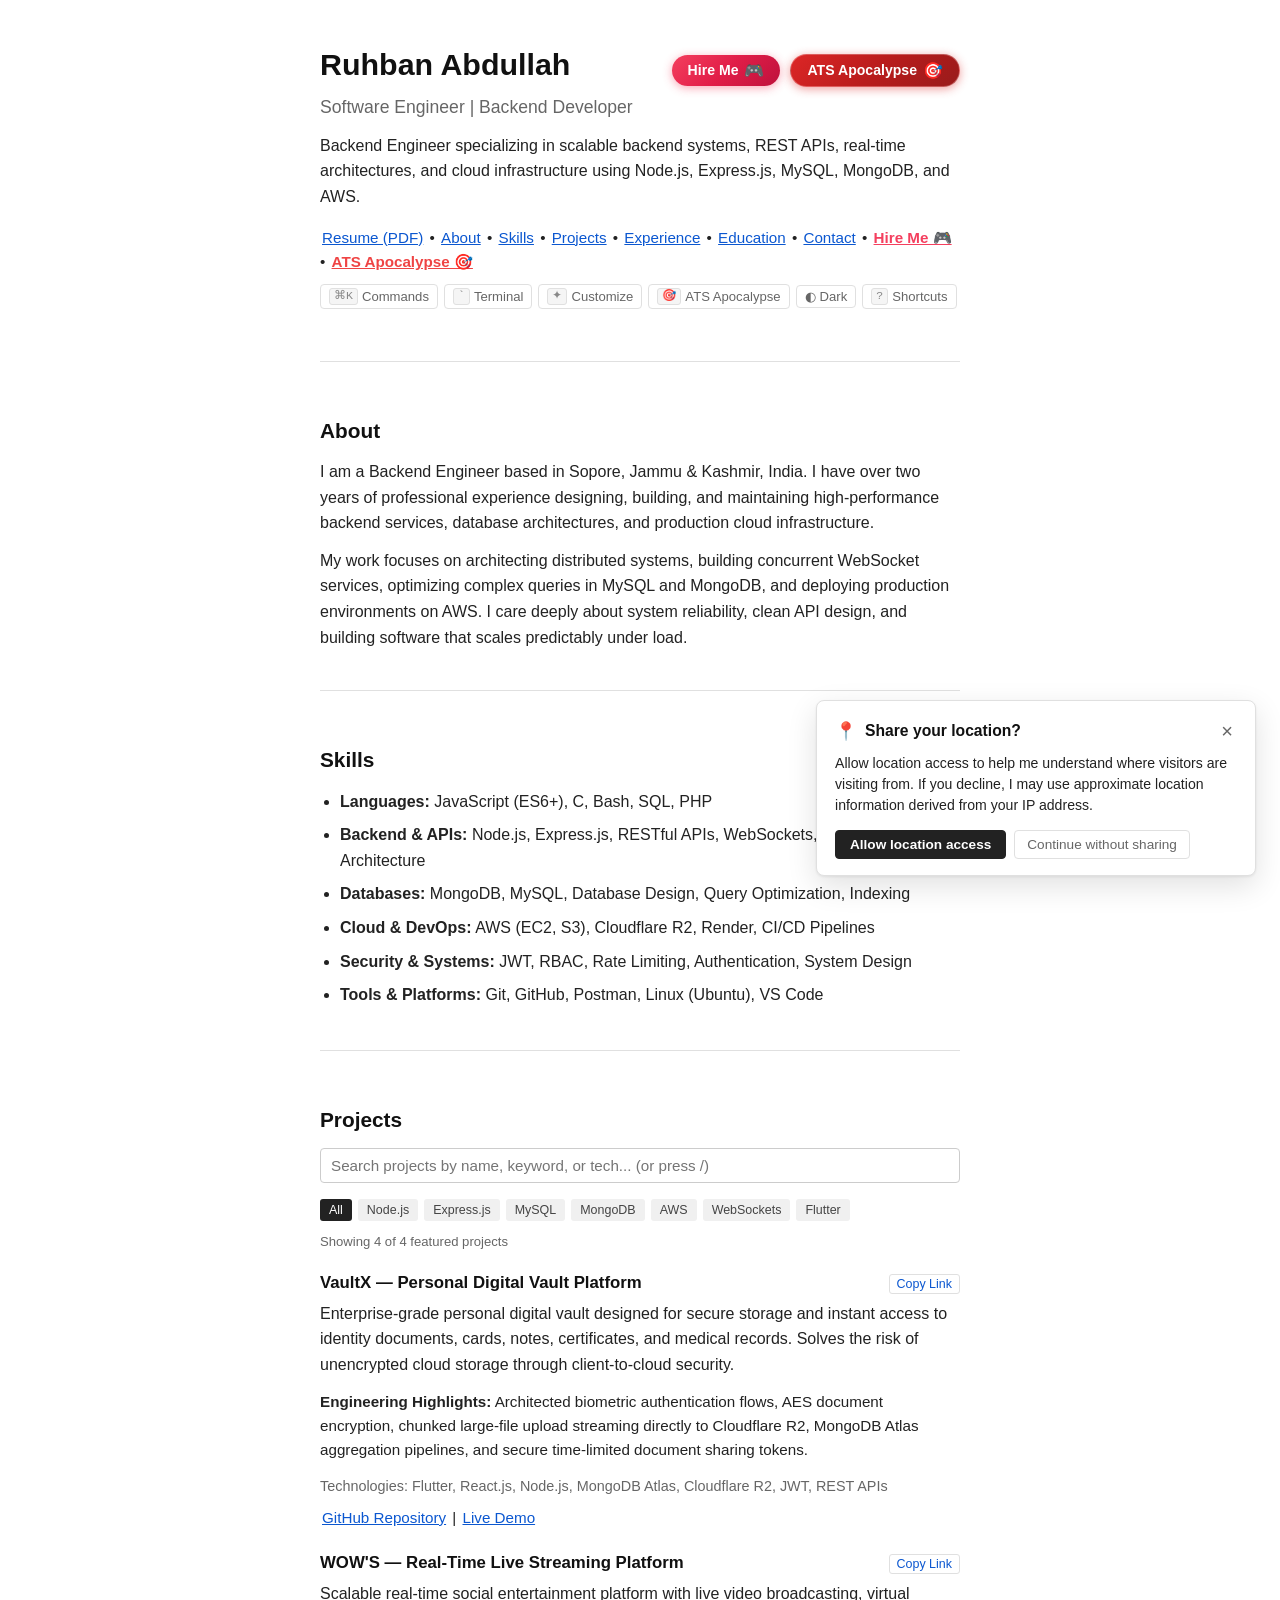
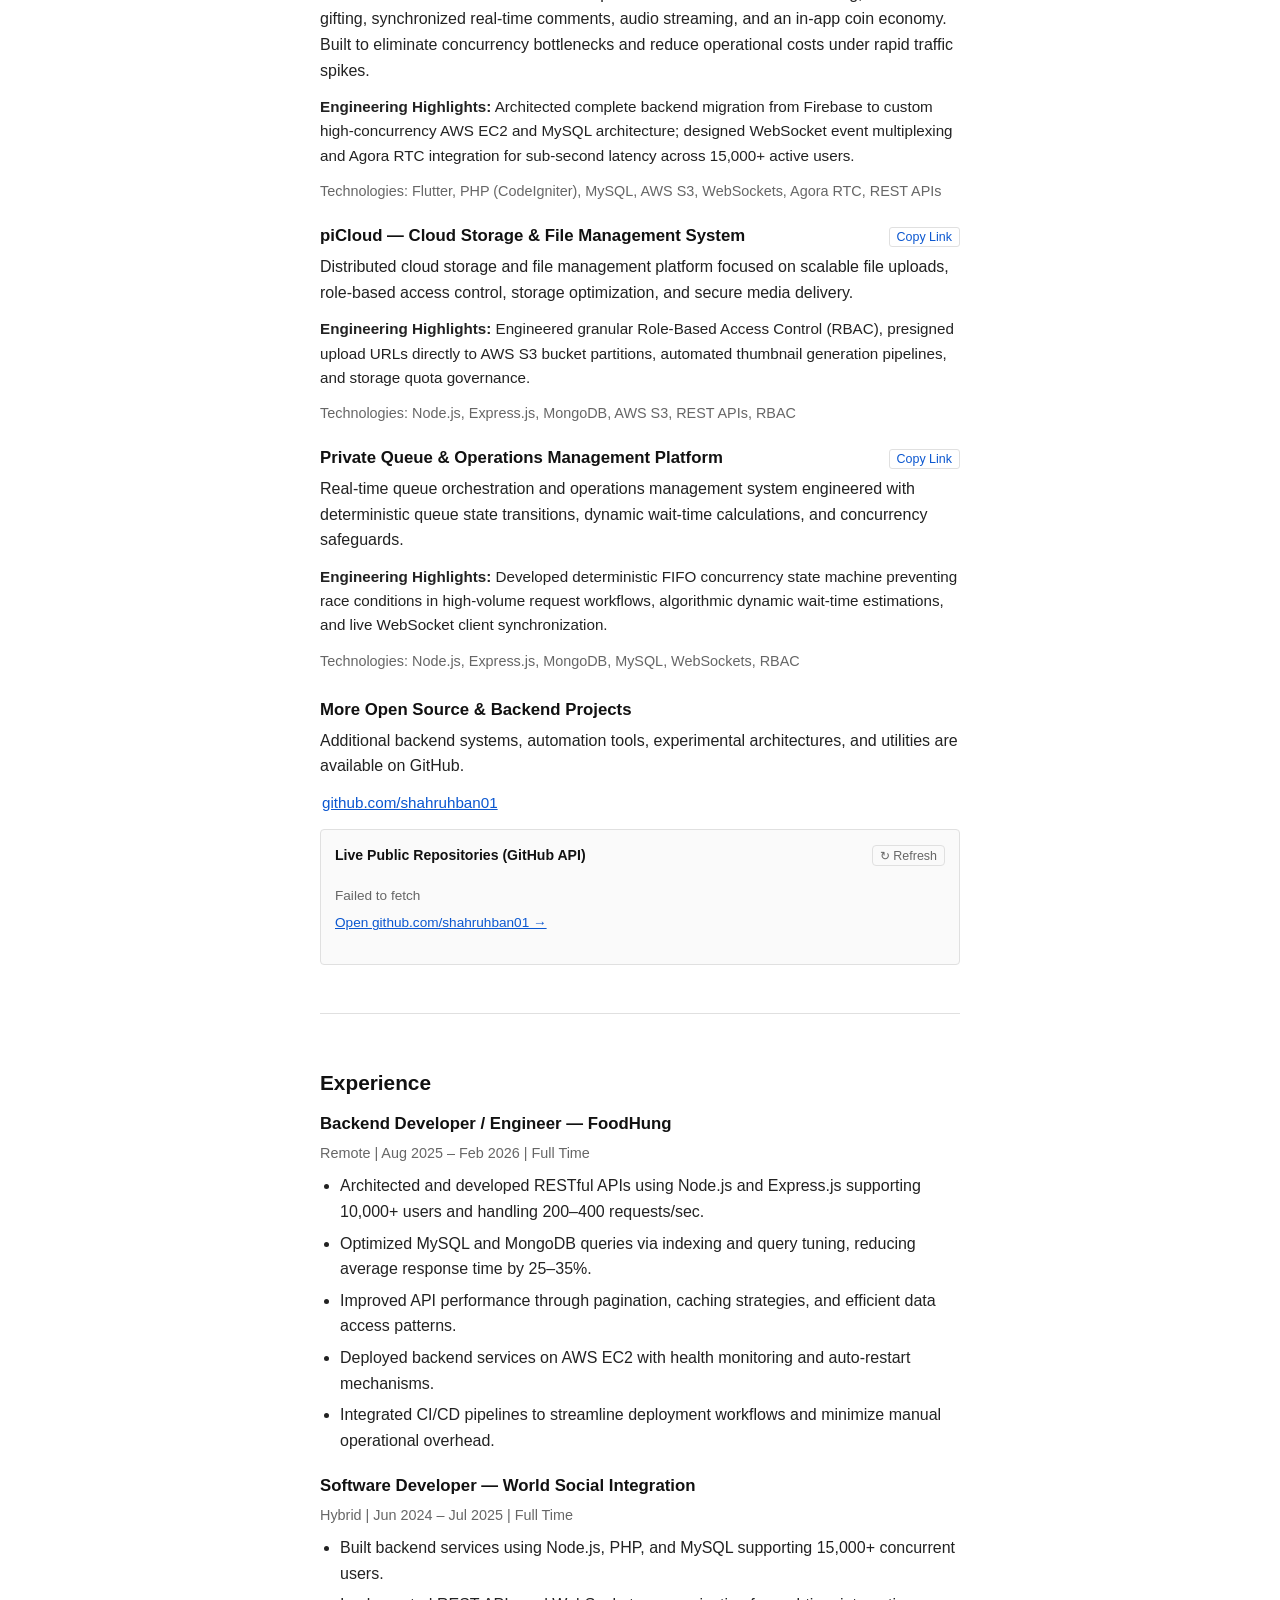
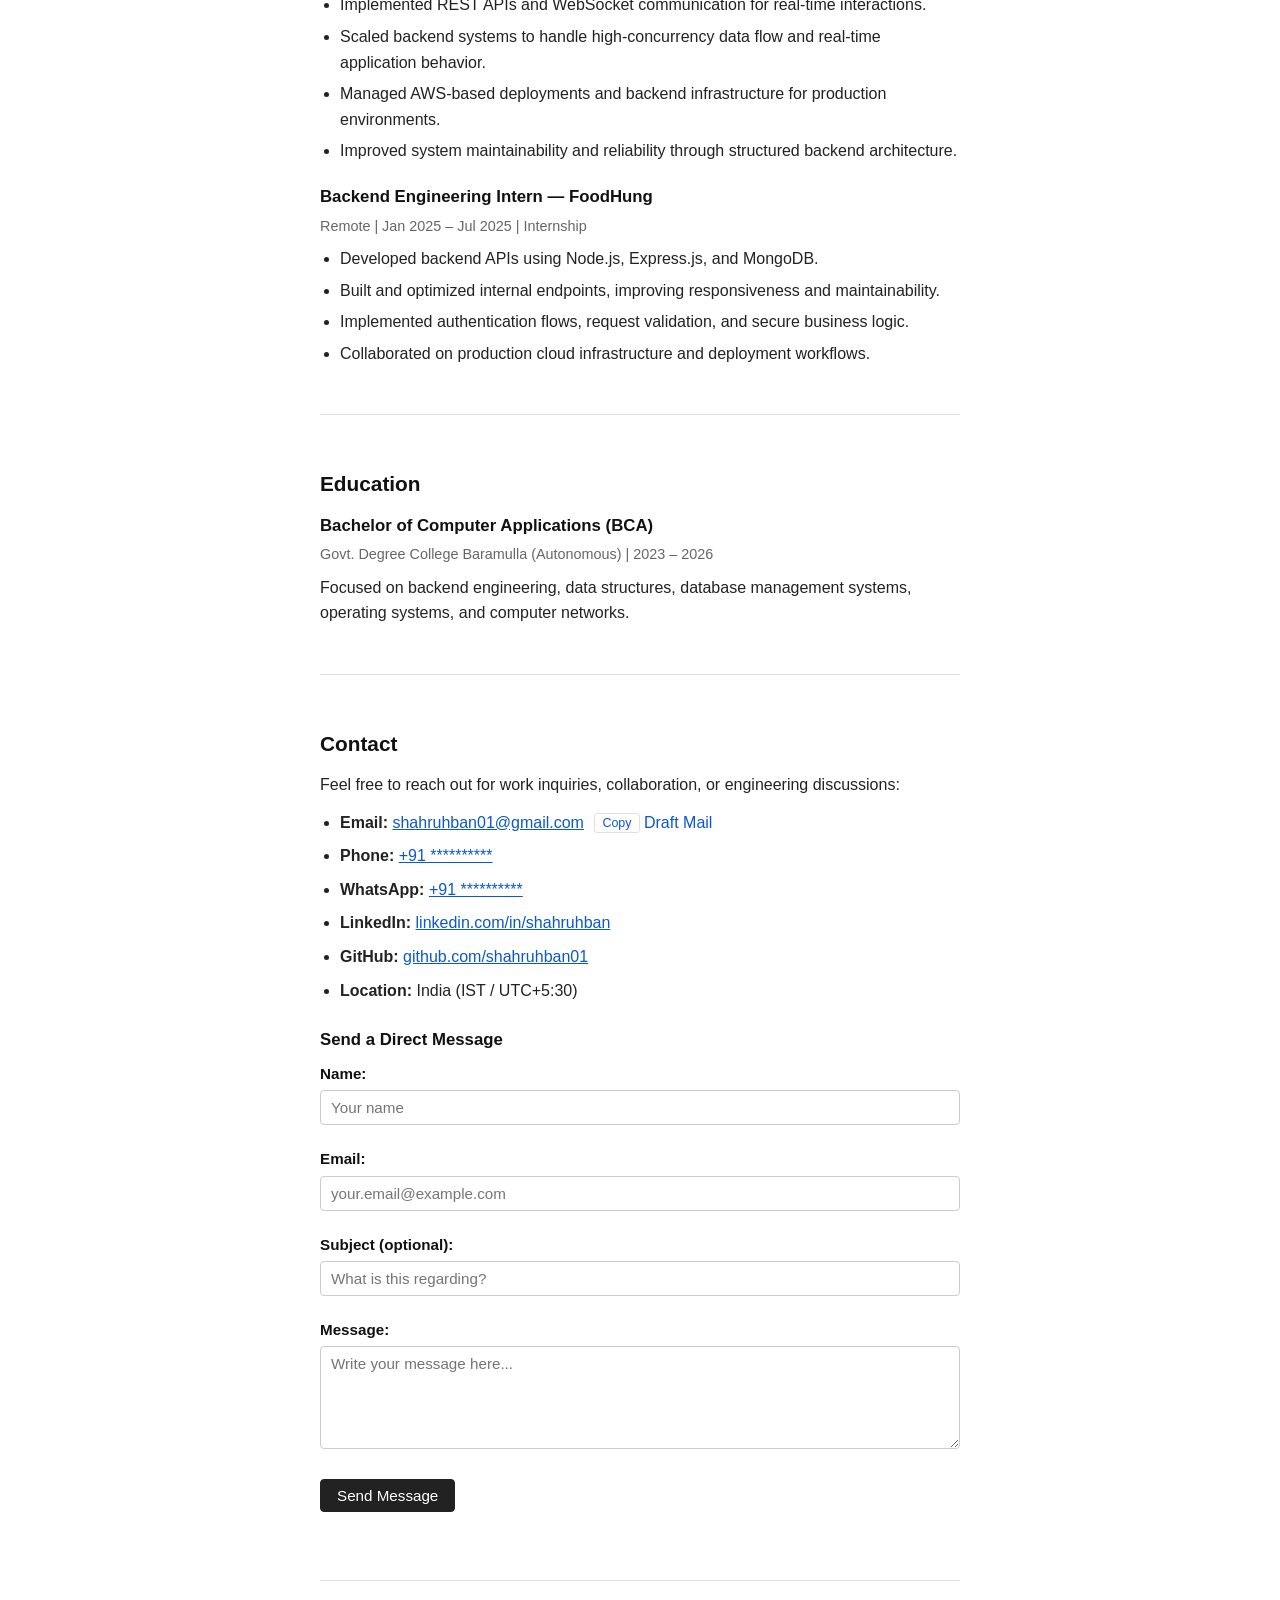
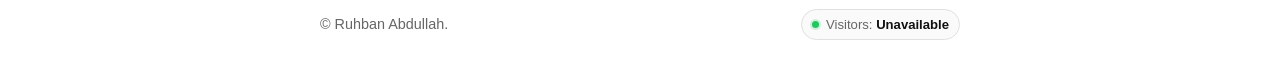
==== commit e724743d: "feat: add custom portfolio editor, storage manager, and static error page assets" ====
--- a/index.html
+++ b/index.html
@@ -4,24 +4,198 @@
 <head>
   <meta charset="UTF-8">
   <meta name="viewport" content="width=device-width, initial-scale=1.0">
-  <title>Ruhban Abdullah - Backend Developer</title>
-  <meta name="description"
-    content="Personal portfolio of Ruhban Abdullah, Backend Engineer specializing in scalable backend systems, REST APIs, and cloud infrastructure.">
+  
+  <!-- Primary Technical SEO -->
+  <title>Ruhban Abdullah | Software Engineer &amp; Backend Developer</title>
+  <meta name="description" content="Portfolio of Ruhban Abdullah, Software Engineer &amp; Backend Developer specializing in Node.js, Express, REST APIs, WebSockets, MongoDB, and AWS cloud systems.">
+  <meta name="keywords" content="Ruhban Abdullah, Backend Developer, Software Engineer, Node.js, Express.js, REST APIs, WebSockets, MongoDB, MySQL, AWS, Distributed Systems, Scalable Backend Architecture">
+  <meta name="author" content="Ruhban Abdullah">
+  <meta name="robots" content="index, follow, max-snippet:-1, max-image-preview:large, max-video-preview:-1">
+  <link rel="canonical" href="https://developerruhban.online/">
+
+  <!-- Mobile & Browser Theme -->
   <meta name="theme-color" content="#ffffff" id="meta-theme-color">
+  <meta name="color-scheme" content="light dark">
+  <meta http-equiv="X-Content-Type-Options" content="nosniff">
+  <meta name="referrer" content="strict-origin-when-cross-origin">
+  <meta http-equiv="Permissions-Policy" content="camera=(), microphone=(), interest-cohort=(), geolocation=(self)">
+  <meta http-equiv="Content-Security-Policy" content="default-src 'self'; script-src 'self' 'unsafe-inline'; style-src 'self' 'unsafe-inline'; img-src 'self' data: blob: https://developerruhban.online https://cdn.developerruhban.online https://avatars.githubusercontent.com; connect-src 'self' https://api.developerruhban.online http://localhost:4000 http://127.0.0.1:4000 https://api.github.com; font-src 'self' data:; media-src 'self' data: blob:; manifest-src 'self'; object-src 'none'; base-uri 'self'; form-action 'self';">
+
+  <script>
+    // Anti-clickjacking / Frame-busting protection
+    if (window.top !== window.self) {
+      window.top.location = window.self.location;
+    }
+  </script>
+
+  <!-- Open Graph / LinkedIn / Facebook -->
+  <meta property="og:type" content="profile">
+  <meta property="og:url" content="https://developerruhban.online/">
+  <meta property="og:title" content="Ruhban Abdullah | Software Engineer &amp; Backend Developer">
+  <meta property="og:description" content="Portfolio of Ruhban Abdullah, Software Engineer &amp; Backend Developer specializing in scalable backend systems, REST APIs, WebSockets, MongoDB, MySQL, and AWS cloud infrastructure.">
+  <meta property="og:image" content="https://developerruhban.online/og-image.png">
+  <meta property="og:image:width" content="1200">
+  <meta property="og:image:height" content="630">
+  <meta property="og:image:alt" content="Ruhban Abdullah - Software Engineer &amp; Backend Developer">
+  <meta property="og:site_name" content="Ruhban Abdullah Portfolio">
+  <meta property="og:locale" content="en_US">
+  <meta property="profile:first_name" content="Ruhban">
+  <meta property="profile:last_name" content="Abdullah">
+  <meta property="profile:username" content="shahruhban01">
+
+  <!-- Twitter / X Cards -->
+  <meta name="twitter:card" content="summary_large_image">
+  <meta name="twitter:url" content="https://developerruhban.online/">
+  <meta name="twitter:title" content="Ruhban Abdullah | Software Engineer &amp; Backend Developer">
+  <meta name="twitter:description" content="Software Engineer &amp; Backend Developer specializing in scalable backend systems, REST APIs, WebSockets, MongoDB, MySQL, and AWS.">
+  <meta name="twitter:image" content="https://developerruhban.online/og-image.png">
+  <meta name="twitter:image:alt" content="Ruhban Abdullah - Software Engineer &amp; Backend Developer">
+
+  <!-- Favicon & PWA Icons -->
+  <link rel="icon" type="image/x-icon" href="favicon.ico">
+  <link rel="icon" type="image/png" sizes="16x16" href="favicon-16.png">
+  <link rel="icon" type="image/png" sizes="32x32" href="favicon-32.png">
+  <link rel="icon" type="image/png" sizes="192x192" href="favicon-192.png">
+  <link rel="apple-touch-icon" sizes="180x180" href="apple-touch-icon.png">
+  <link rel="manifest" href="manifest.json">
+
+  <!-- Network Preconnects & DNS Prefetch for Faster Asset Delivery -->
+  <link rel="preconnect" href="https://api.github.com" crossorigin>
+  <link rel="dns-prefetch" href="https://api.github.com">
+  <link rel="preconnect" href="https://api.developerruhban.online" crossorigin>
+  <link rel="dns-prefetch" href="https://api.developerruhban.online">
+
+  <!-- Schema.org JSON-LD Structured Data Graph -->
+  <script type="application/ld+json">
+  {
+    "@context": "https://schema.org",
+    "@graph": [
+      {
+        "@type": "Person",
+        "@id": "https://developerruhban.online/#person",
+        "name": "Ruhban Abdullah",
+        "url": "https://developerruhban.online/",
+        "image": "https://developerruhban.online/og-image.png",
+        "jobTitle": "Software Engineer & Backend Developer",
+        "description": "Backend Engineer specializing in scalable backend systems, REST APIs, real-time architectures, distributed systems, and cloud infrastructure using Node.js, Express.js, MySQL, MongoDB, and AWS.",
+        "email": "mailto:shahruhban01@gmail.com",
+        "address": {
+          "@type": "PostalAddress",
+          "addressLocality": "Sopore",
+          "addressRegion": "Jammu & Kashmir",
+          "addressCountry": "IN"
+        },
+        "sameAs": [
+          "https://github.com/shahruhban01",
+          "https://linkedin.com/in/shahruhban"
+        ],
+        "knowsAbout": [
+          "Node.js",
+          "Express.js",
+          "REST APIs",
+          "WebSockets",
+          "MongoDB",
+          "MySQL",
+          "AWS (EC2, S3)",
+          "Cloudflare R2",
+          "System Design",
+          "Database Optimization",
+          "Real-Time Architectures",
+          "JWT & RBAC Security",
+          "CI/CD Pipelines"
+        ],
+        "alumniOf": {
+          "@type": "CollegeOrUniversity",
+          "name": "Govt. Degree College Baramulla (Autonomous)"
+        }
+      },
+      {
+        "@type": "WebSite",
+        "@id": "https://developerruhban.online/#website",
+        "url": "https://developerruhban.online/",
+        "name": "Ruhban Abdullah | Software Engineer & Backend Developer",
+        "description": "Official personal engineering portfolio of Ruhban Abdullah highlighting scalable backend systems, REST APIs, and database engineering.",
+        "publisher": {
+          "@id": "https://developerruhban.online/#person"
+        },
+        "inLanguage": "en-US"
+      },
+      {
+        "@type": "ProfilePage",
+        "@id": "https://developerruhban.online/#profilepage",
+        "url": "https://developerruhban.online/",
+        "name": "Ruhban Abdullah — Engineering Profile",
+        "mainEntity": {
+          "@id": "https://developerruhban.online/#person"
+        },
+        "isPartOf": {
+          "@id": "https://developerruhban.online/#website"
+        }
+      },
+      {
+        "@type": "SoftwareSourceCode",
+        "@id": "https://developerruhban.online/#project-vaultx",
+        "name": "VaultX — Personal Digital Vault Platform",
+        "description": "Enterprise-grade personal digital vault designed for secure storage and instant access to identity documents, cards, notes, certificates, and medical records with biometric authentication, encrypted document management, and chunked large-file uploads.",
+        "codeRepository": "https://github.com/Shahruhban01/PersonalDocVault",
+        "programmingLanguage": ["JavaScript", "Node.js", "Flutter", "React.js"],
+        "runtimePlatform": "Node.js, MongoDB Atlas, Cloudflare R2",
+        "author": {
+          "@id": "https://developerruhban.online/#person"
+        }
+      },
+      {
+        "@type": "SoftwareApplication",
+        "@id": "https://developerruhban.online/#project-wows",
+        "name": "WOW'S — Real-Time Live Streaming Platform",
+        "applicationCategory": "MultimediaApplication",
+        "operatingSystem": "All",
+        "description": "Scalable real-time social entertainment platform with live broadcasting, virtual gifting, real-time comments, audio streaming, and a coin economy, powered by AWS, MySQL, and WebSockets.",
+        "author": {
+          "@id": "https://developerruhban.online/#person"
+        }
+      },
+      {
+        "@type": "SoftwareApplication",
+        "@id": "https://developerruhban.online/#project-picloud",
+        "name": "piCloud — Cloud Storage & File Management System",
+        "applicationCategory": "BusinessApplication",
+        "operatingSystem": "All",
+        "description": "Distributed cloud storage and file management platform focused on scalable file uploads, role-based access control, storage optimization, and secure media handling via Node.js, Express, MongoDB, and AWS S3.",
+        "author": {
+          "@id": "https://developerruhban.online/#person"
+        }
+      },
+      {
+        "@type": "SoftwareApplication",
+        "@id": "https://developerruhban.online/#project-queue",
+        "name": "Private Queue & Operations Management Platform",
+        "applicationCategory": "BusinessApplication",
+        "operatingSystem": "All",
+        "description": "Real-time queue orchestration and operations management system engineered with deterministic queue behavior, dynamic wait-time calculations, concurrency safeguards, and RBAC infrastructure.",
+        "author": {
+          "@id": "https://developerruhban.online/#person"
+        }
+      }
+    ]
+  }
+  </script>
+
   <link rel="stylesheet" href="style.css">
 </head>
 
 <body>
+  <a href="#about" class="skip-link">Skip to main content</a>
   <main class="container">
     <header>
       <div class="header-top">
         <h1>Ruhban Abdullah</h1>
         <div class="header-actions">
-          <button id="hire-me-game-btn" class="hire-me-pill" type="button" title="Play the 'Hire Me' Arcade Game!">
+          <button id="hire-me-game-btn" class="hire-me-pill" type="button" title="Play the 'Hire Me' Arcade Game!" aria-label="Play the Hire Me arcade mini-game">
             <span>Hire Me</span> <span style="font-size: 1rem;">🎮</span>
           </button>
           <button id="ats-apocalypse-btn" class="ats-apocalypse-pill" type="button"
-            title="Launch ATS Apocalypse 🎯: Interactive Portfolio Destruction & Rebuild">
+            title="Launch ATS Apocalypse 🎯: Interactive Portfolio Destruction & Rebuild" aria-label="Launch ATS Apocalypse interactive portfolio destruction simulation">
             <span>ATS Apocalypse</span> <span style="font-size: 1rem;">🎯</span>
           </button>
         </div>
@@ -131,15 +305,15 @@
               title="Copy link to VaultX project">Copy Link</button>
           </div>
           <p>
-            Enterprise-grade personal digital vault designed for secure storage and instant access to identity
-            documents,
-            cards, notes, certificates, and medical records. Features biometric authentication, encrypted document
-            management, secure sharing, and chunked large-file uploads.
+            Enterprise-grade personal digital vault designed for secure storage and instant access to identity documents,
+            cards, notes, certificates, and medical records. Solves the risk of unencrypted cloud storage through client-to-cloud security.
+          </p>
+          <p style="margin-top: 6px; font-size: 0.95rem;">
+            <strong>Engineering Highlights:</strong> Architected biometric authentication flows, AES document encryption, chunked large-file upload streaming directly to Cloudflare R2, MongoDB Atlas aggregation pipelines, and secure time-limited document sharing tokens.
           </p>
           <p class="meta">Technologies: Flutter, React.js, Node.js, MongoDB Atlas, Cloudflare R2, JWT, REST APIs</p>
           <p class="links">
-            <a href="https://github.com/Shahruhban01/PersonalDocVault" target="_blank" rel="noopener noreferrer">GitHub
-              Repository</a> |
+            <a href="https://github.com/Shahruhban01/PersonalDocVault" target="_blank" rel="noopener noreferrer">GitHub Repository</a> |
             <a href="https://vault.developerruhban.online/" target="_blank" rel="noopener noreferrer">Live Demo</a>
           </p>
         </article>
@@ -153,10 +327,10 @@
               title="Copy link to WOW'S project">Copy Link</button>
           </div>
           <p>
-            Scalable real-time social entertainment platform with live broadcasting, virtual gifting, real-time
-            comments,
-            audio streaming, and a coin economy. Migrated architecture from Firebase to a custom AWS and MySQL backend
-            to support high concurrency.
+            Scalable real-time social entertainment platform with live video broadcasting, virtual gifting, synchronized real-time comments, audio streaming, and an in-app coin economy. Built to eliminate concurrency bottlenecks and reduce operational costs under rapid traffic spikes.
+          </p>
+          <p style="margin-top: 6px; font-size: 0.95rem;">
+            <strong>Engineering Highlights:</strong> Architected complete backend migration from Firebase to custom high-concurrency AWS EC2 and MySQL architecture; designed WebSocket event multiplexing and Agora RTC integration for sub-second latency across 15,000+ active users.
           </p>
           <p class="meta">Technologies: Flutter, PHP (CodeIgniter), MySQL, AWS S3, WebSockets, Agora RTC, REST APIs</p>
         </article>
@@ -171,10 +345,12 @@
               title="Copy link to piCloud project">Copy Link</button>
           </div>
           <p>
-            Distributed cloud storage and file management platform focused on scalable file uploads, role-based access
-            control, storage optimization, and secure media handling.
+            Distributed cloud storage and file management platform focused on scalable file uploads, role-based access control, storage optimization, and secure media delivery.
           </p>
-          <p class="meta">Technologies: Node.js, Express.js, MongoDB, AWS S3, REST APIs</p>
+          <p style="margin-top: 6px; font-size: 0.95rem;">
+            <strong>Engineering Highlights:</strong> Engineered granular Role-Based Access Control (RBAC), presigned upload URLs directly to AWS S3 bucket partitions, automated thumbnail generation pipelines, and storage quota governance.
+          </p>
+          <p class="meta">Technologies: Node.js, Express.js, MongoDB, AWS S3, REST APIs, RBAC</p>
         </article>
 
         <article class="item project-item" id="project-queue"
@@ -187,8 +363,10 @@
               title="Copy link to Private Queue project">Copy Link</button>
           </div>
           <p>
-            Real-time queue orchestration and operations management system engineered with deterministic queue behavior,
-            dynamic wait-time calculations, concurrency safeguards, and RBAC infrastructure.
+            Real-time queue orchestration and operations management system engineered with deterministic queue state transitions, dynamic wait-time calculations, and concurrency safeguards.
+          </p>
+          <p style="margin-top: 6px; font-size: 0.95rem;">
+            <strong>Engineering Highlights:</strong> Developed deterministic FIFO concurrency state machine preventing race conditions in high-volume request workflows, algorithmic dynamic wait-time estimations, and live WebSocket client synchronization.
           </p>
           <p class="meta">Technologies: Node.js, Express.js, MongoDB, MySQL, WebSockets, RBAC</p>
         </article>
@@ -218,7 +396,40 @@
               style="padding: 2px 7px; font-size: 0.78rem;" title="Refresh GitHub repositories">↻ Refresh</button>
           </div>
           <div id="github-repo-list" class="repo-grid">
-            <p class="meta" style="margin: 0; font-size: 0.82rem;">Loading repositories from GitHub...</p>
+            <!-- Crawlable Static Fallback for Search Engines & Non-JS Visitors -->
+            <article class="repo-card">
+              <div class="repo-name-row">
+                <a href="https://github.com/Shahruhban01/PersonalDocVault" class="repo-name" target="_blank" rel="noopener noreferrer">
+                  PersonalDocVault
+                </a>
+                <span class="repo-meta">Featured</span>
+              </div>
+              <p class="repo-desc">Enterprise-grade personal digital vault with biometric auth, chunked uploads, and encrypted document management.</p>
+              <div class="repo-meta">
+                <span class="lang-badge">
+                  <span class="lang-dot" style="background-color: #f1e05a;"></span>
+                  JavaScript / Node.js
+                </span>
+                <span>Open Source</span>
+              </div>
+            </article>
+
+            <article class="repo-card">
+              <div class="repo-name-row">
+                <a href="https://github.com/Shahruhban01/simple-portfolio" class="repo-name" target="_blank" rel="noopener noreferrer">
+                  simple-portfolio
+                </a>
+                <span class="repo-meta">Active</span>
+              </div>
+              <p class="repo-desc">Clean, accessible, high-performance portfolio featuring interactive games, developer terminal, and analytics.</p>
+              <div class="repo-meta">
+                <span class="lang-badge">
+                  <span class="lang-dot" style="background-color: #e34c26;"></span>
+                  HTML / JavaScript
+                </span>
+                <span>Open Source</span>
+              </div>
+            </article>
           </div>
           <div id="github-status-notice" class="meta" style="margin-top: 8px; margin-bottom: 0; font-size: 0.75rem;">
           </div>
@@ -333,7 +544,7 @@
     <footer>
       <hr>
       <div class="footer-bottom-row">
-        <p class="meta" style="margin-bottom: 0;">&copy; Ruhban Abdullah. Minimal interface, developer-first functionality.</p>
+        <p class="meta" style="margin-bottom: 0;">&copy; Ruhban Abdullah.</p>
         <div id="visitor-counter-badge" class="visitor-counter-badge" title="Unique portfolio visitors">
           <span class="visitor-counter-dot" aria-hidden="true"></span>
           <span class="visitor-counter-text">Visitors: <strong id="visitor-count-number">...</strong></span>
--- a/style.css
+++ b/style.css
@@ -87,6 +87,28 @@
   flex-direction: column;
 }
 
+/* Accessibility Skip Link */
+.skip-link {
+  position: absolute;
+  top: -100px;
+  left: 16px;
+  background: var(--accent);
+  color: #ffffff;
+  padding: 8px 16px;
+  border-radius: 4px;
+  font-weight: 600;
+  font-size: 0.9rem;
+  z-index: 99999;
+  text-decoration: none;
+  transition: top 0.15s ease-out;
+  box-shadow: 0 4px 12px rgba(0, 0, 0, 0.25);
+}
+
+.skip-link:focus {
+  top: 16px;
+  outline: 3px solid var(--border-focus);
+}
+
 .container {
   max-width: 680px;
   width: 100%;
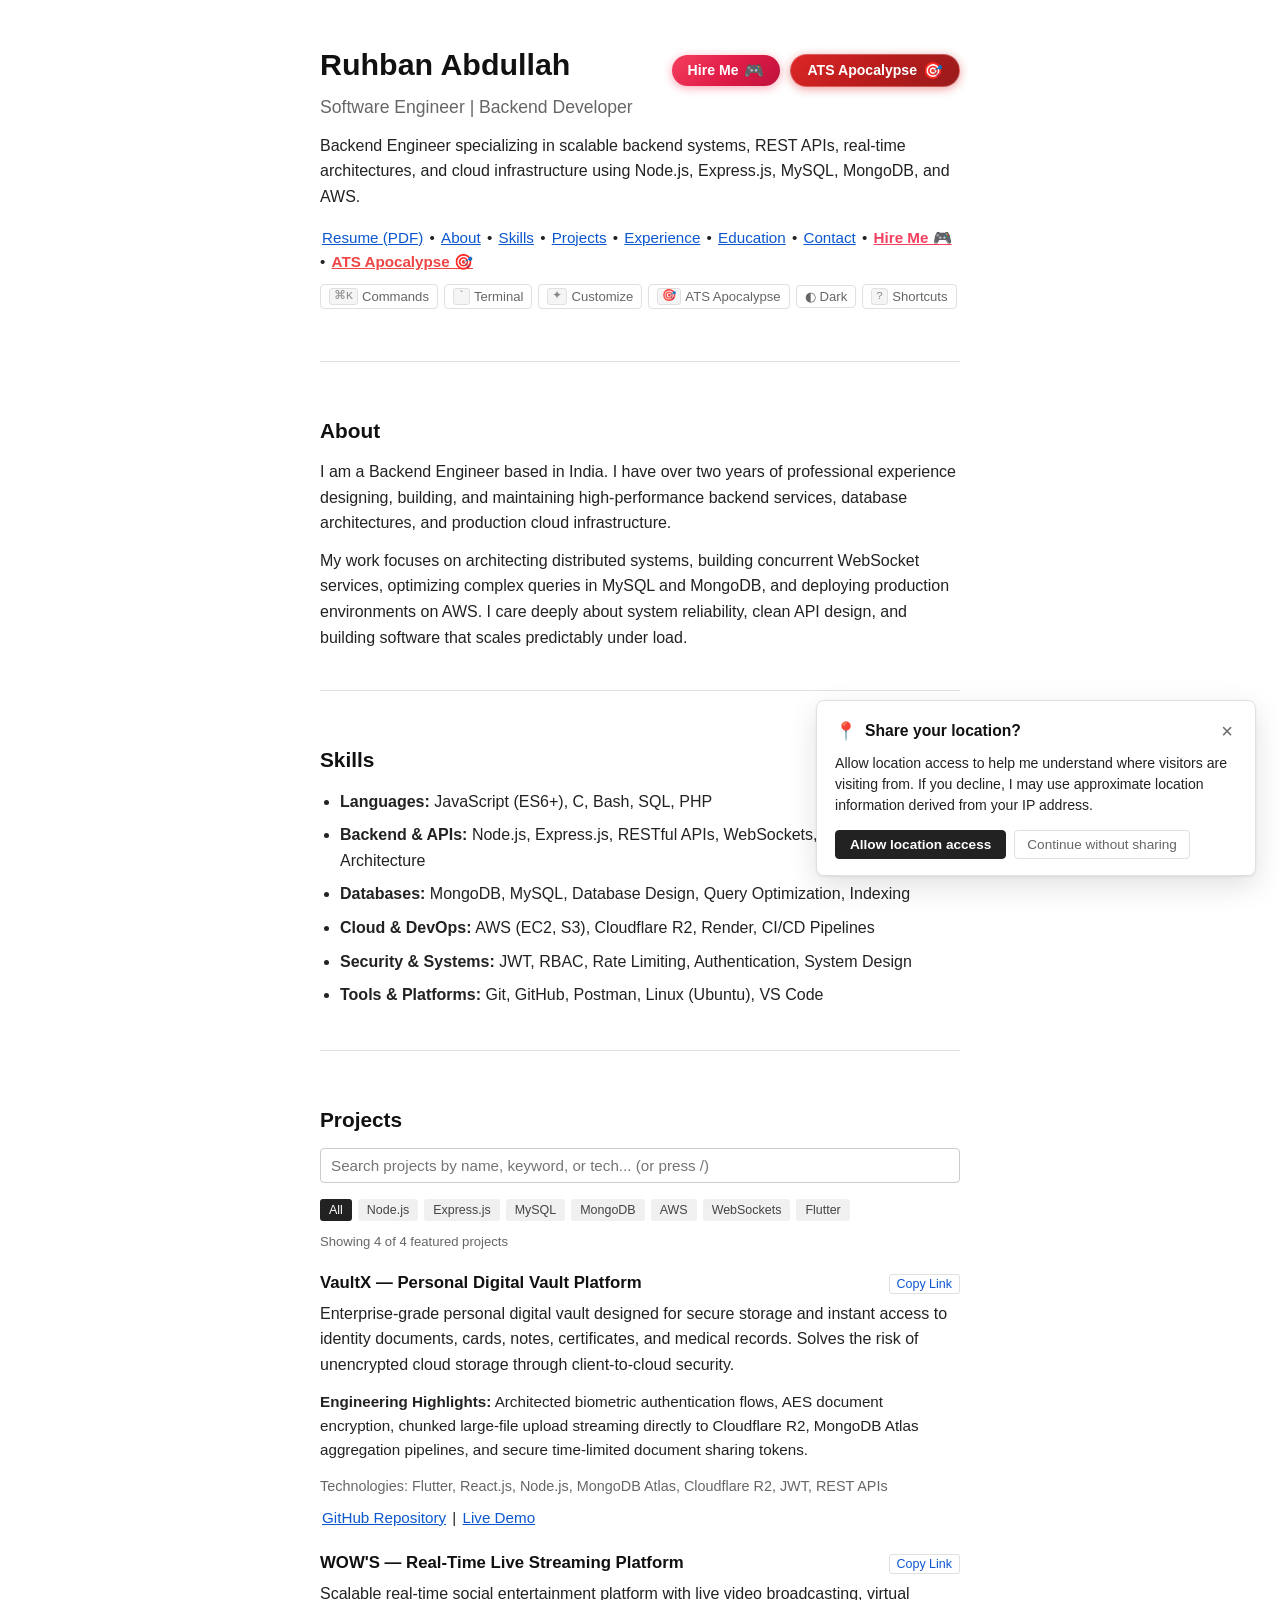
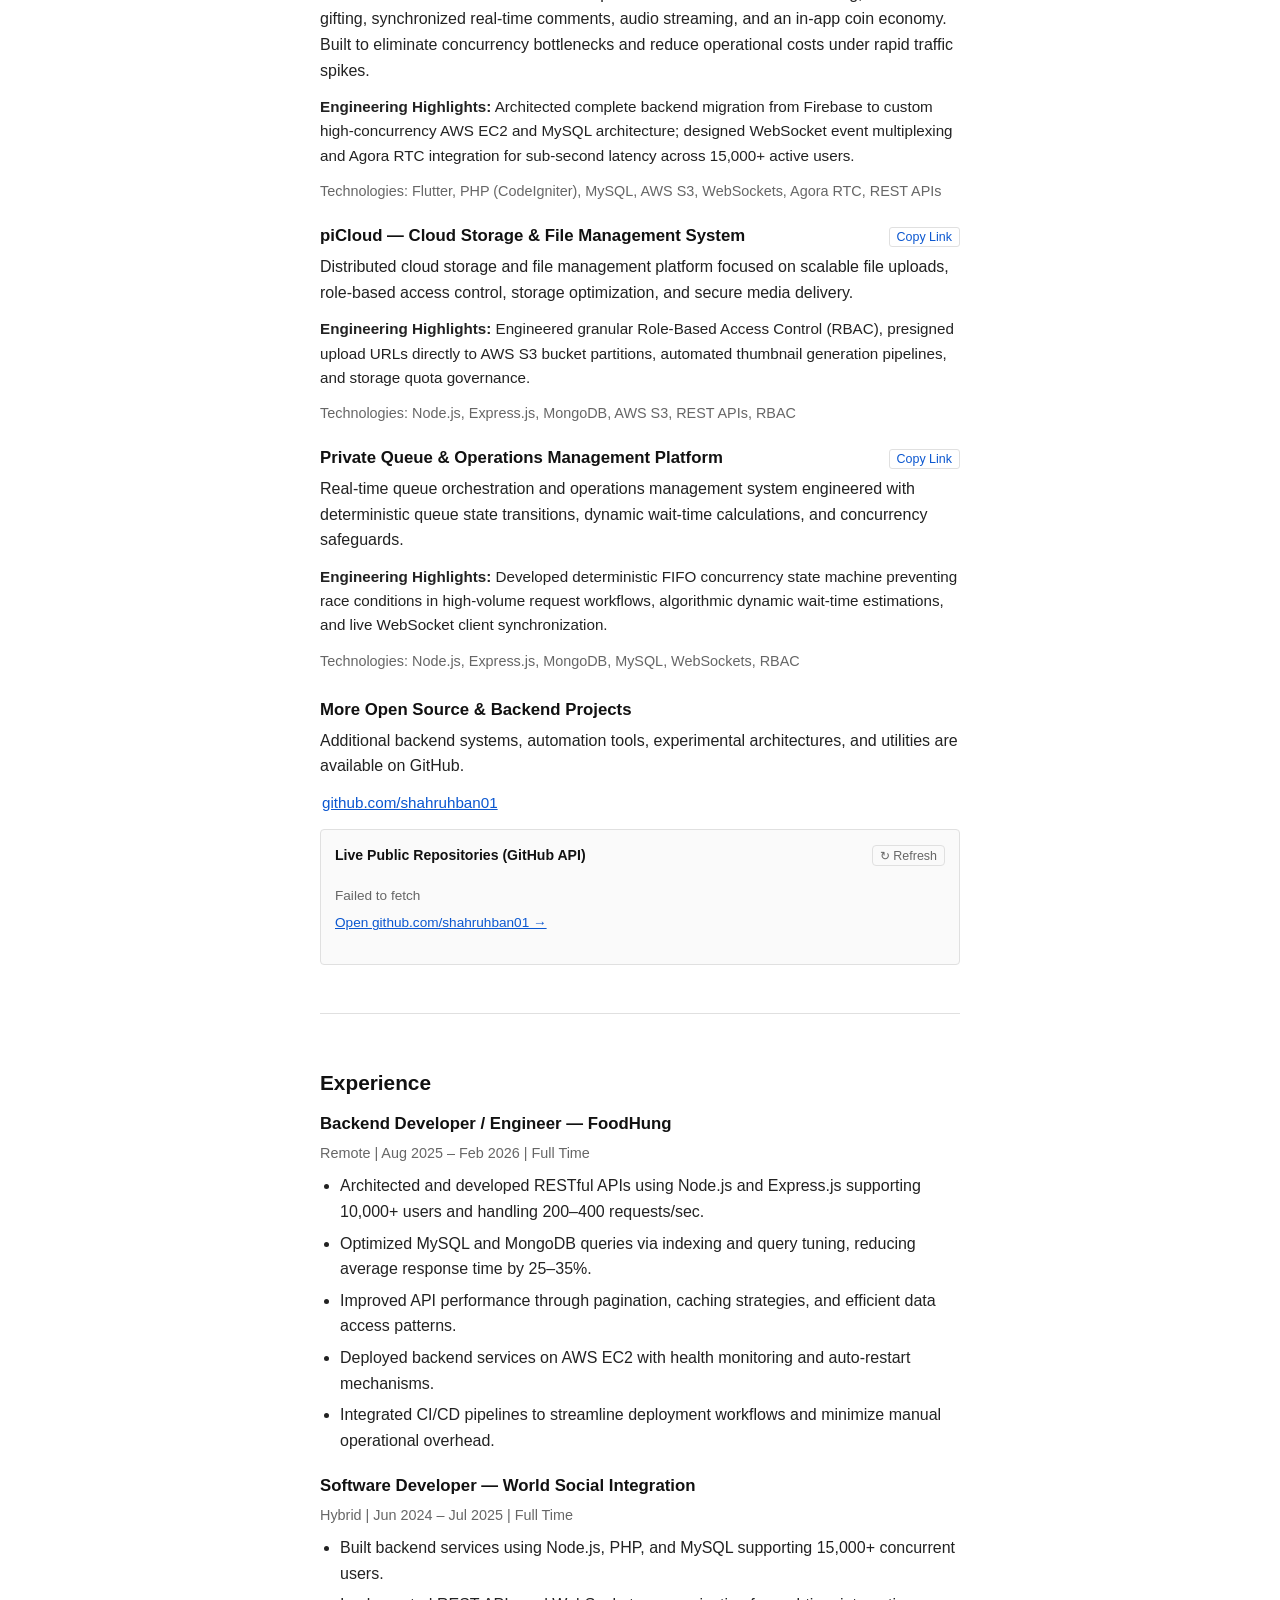
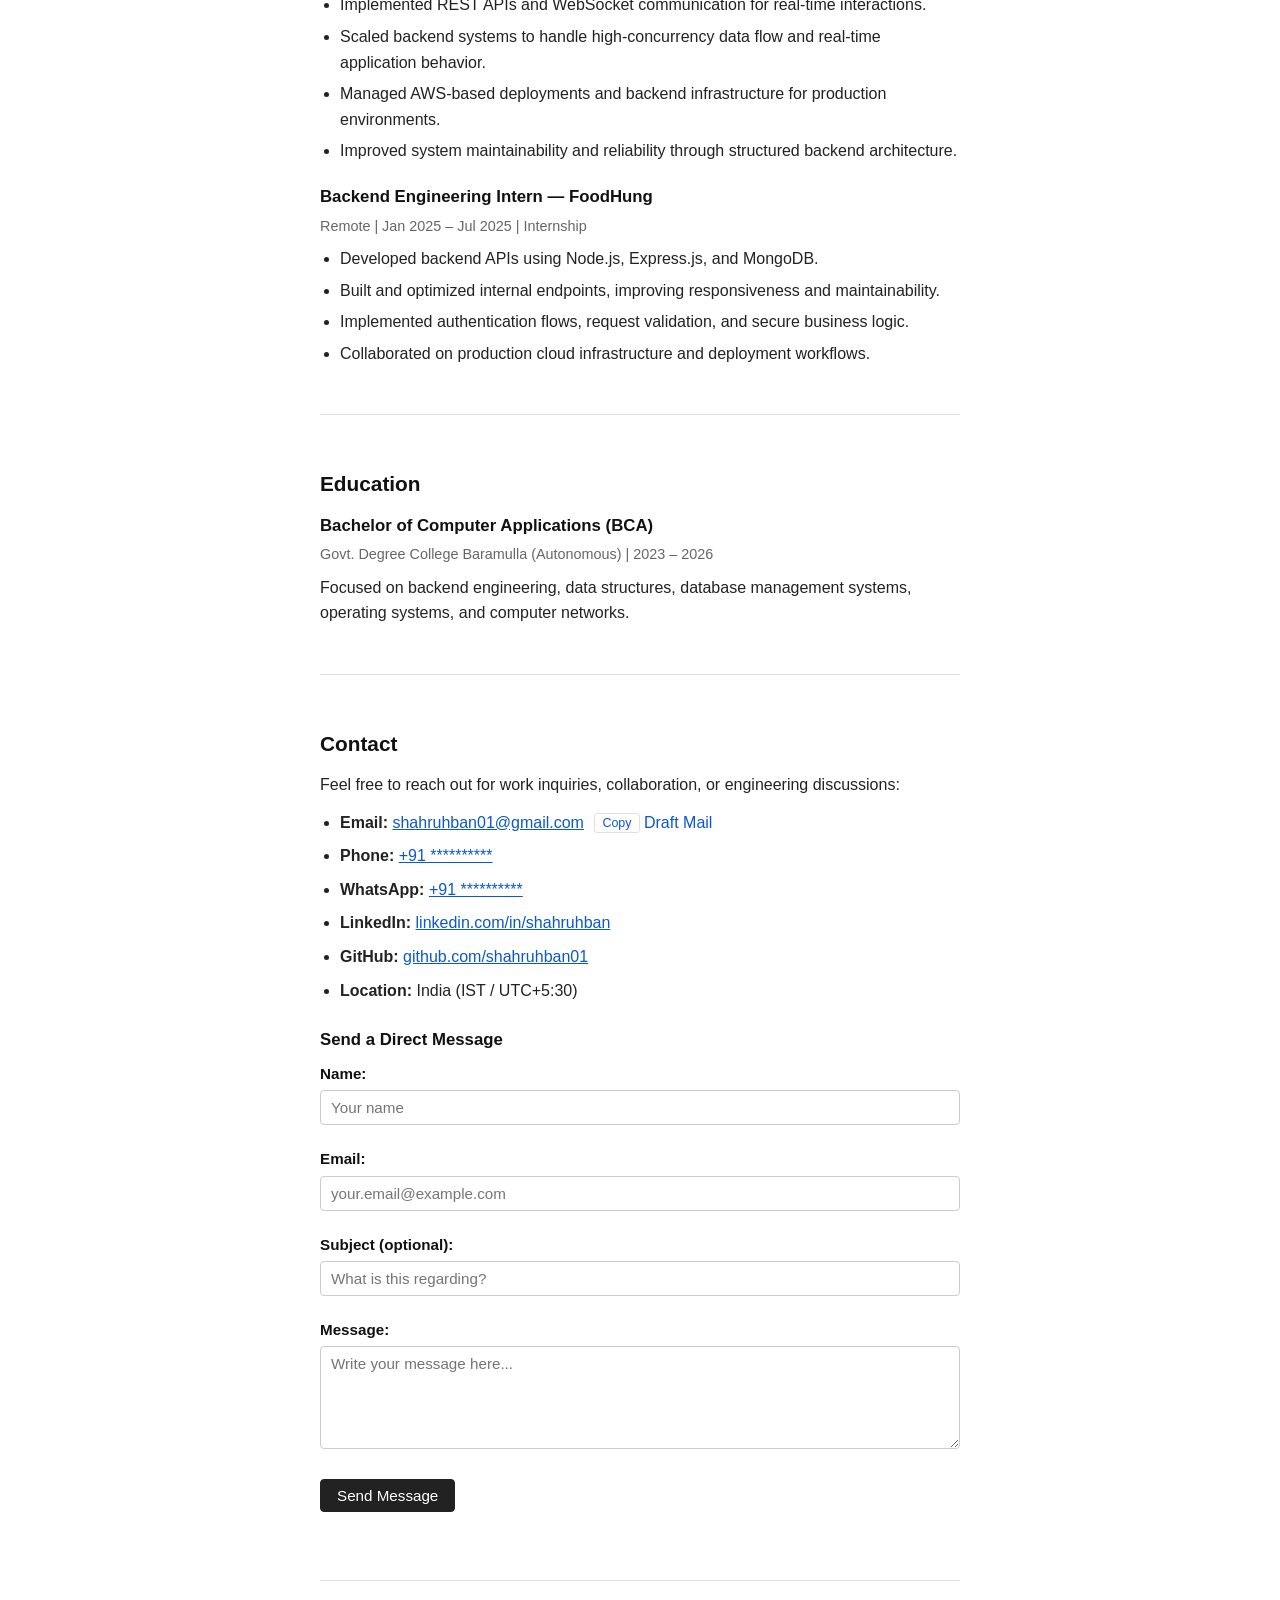
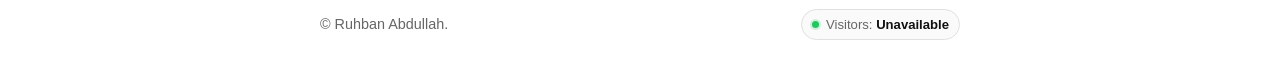
==== commit d40ce951: "refactor: update location details in about section of index.html" ====
--- a/index.html
+++ b/index.html
@@ -241,7 +241,7 @@
     <section id="about">
       <h2>About</h2>
       <p>
-        I am a Backend Engineer based in Sopore, Jammu & Kashmir, India. I have over two years of professional
+        I am a Backend Engineer based in India. I have over two years of professional
         experience designing, building, and maintaining high-performance backend services, database architectures,
         and production cloud infrastructure.
       </p>
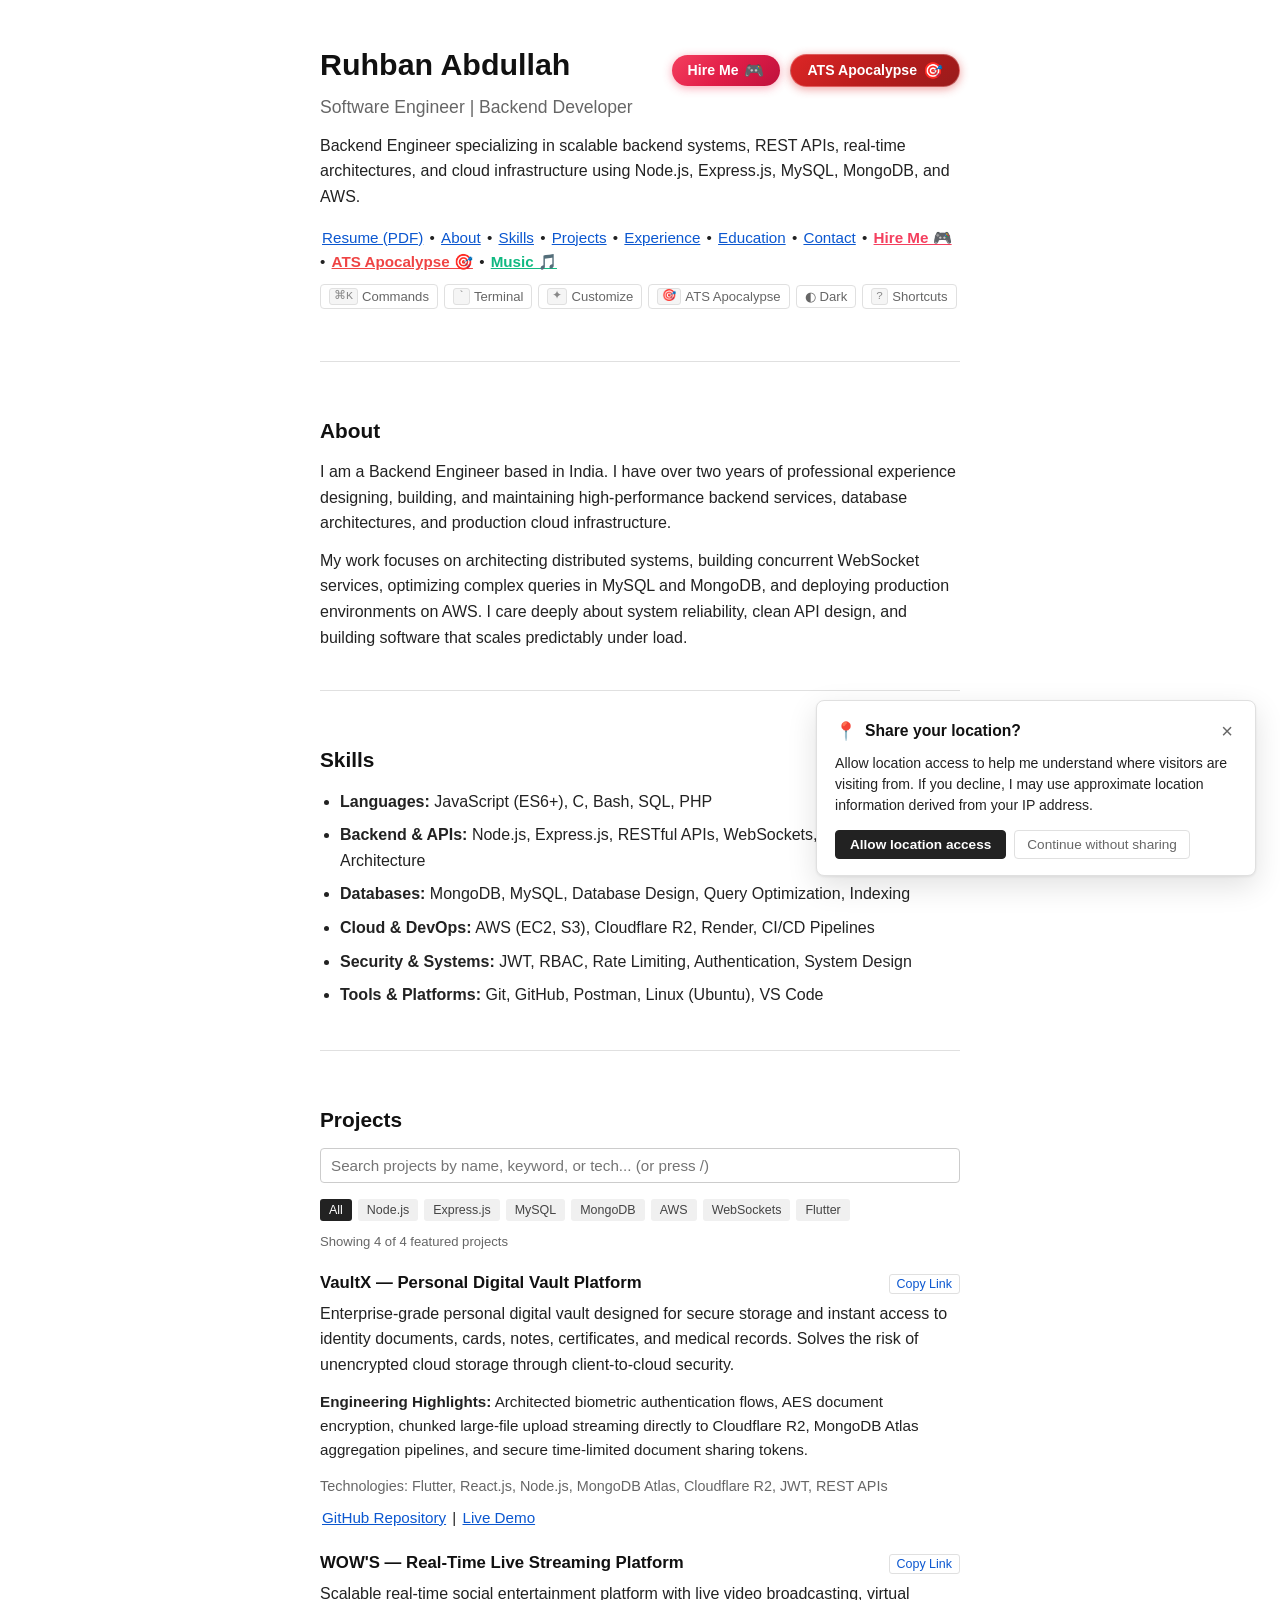
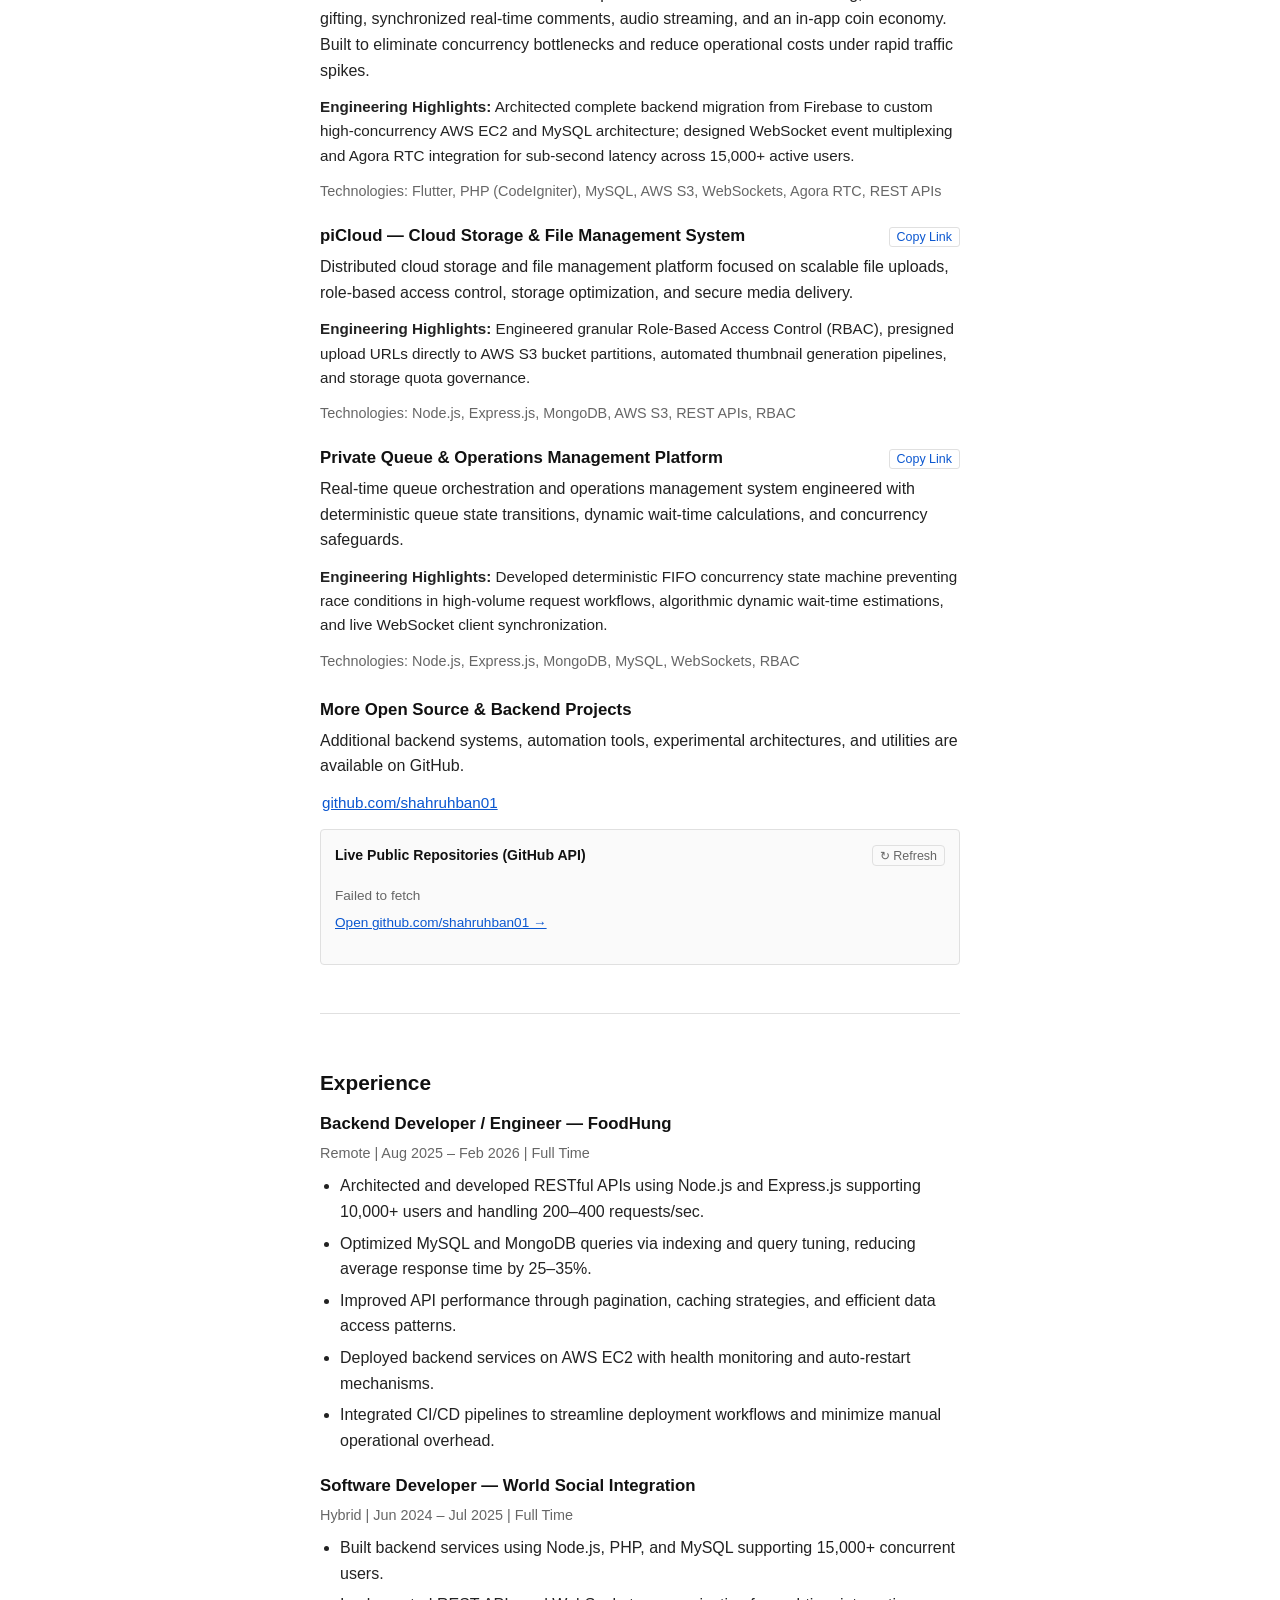
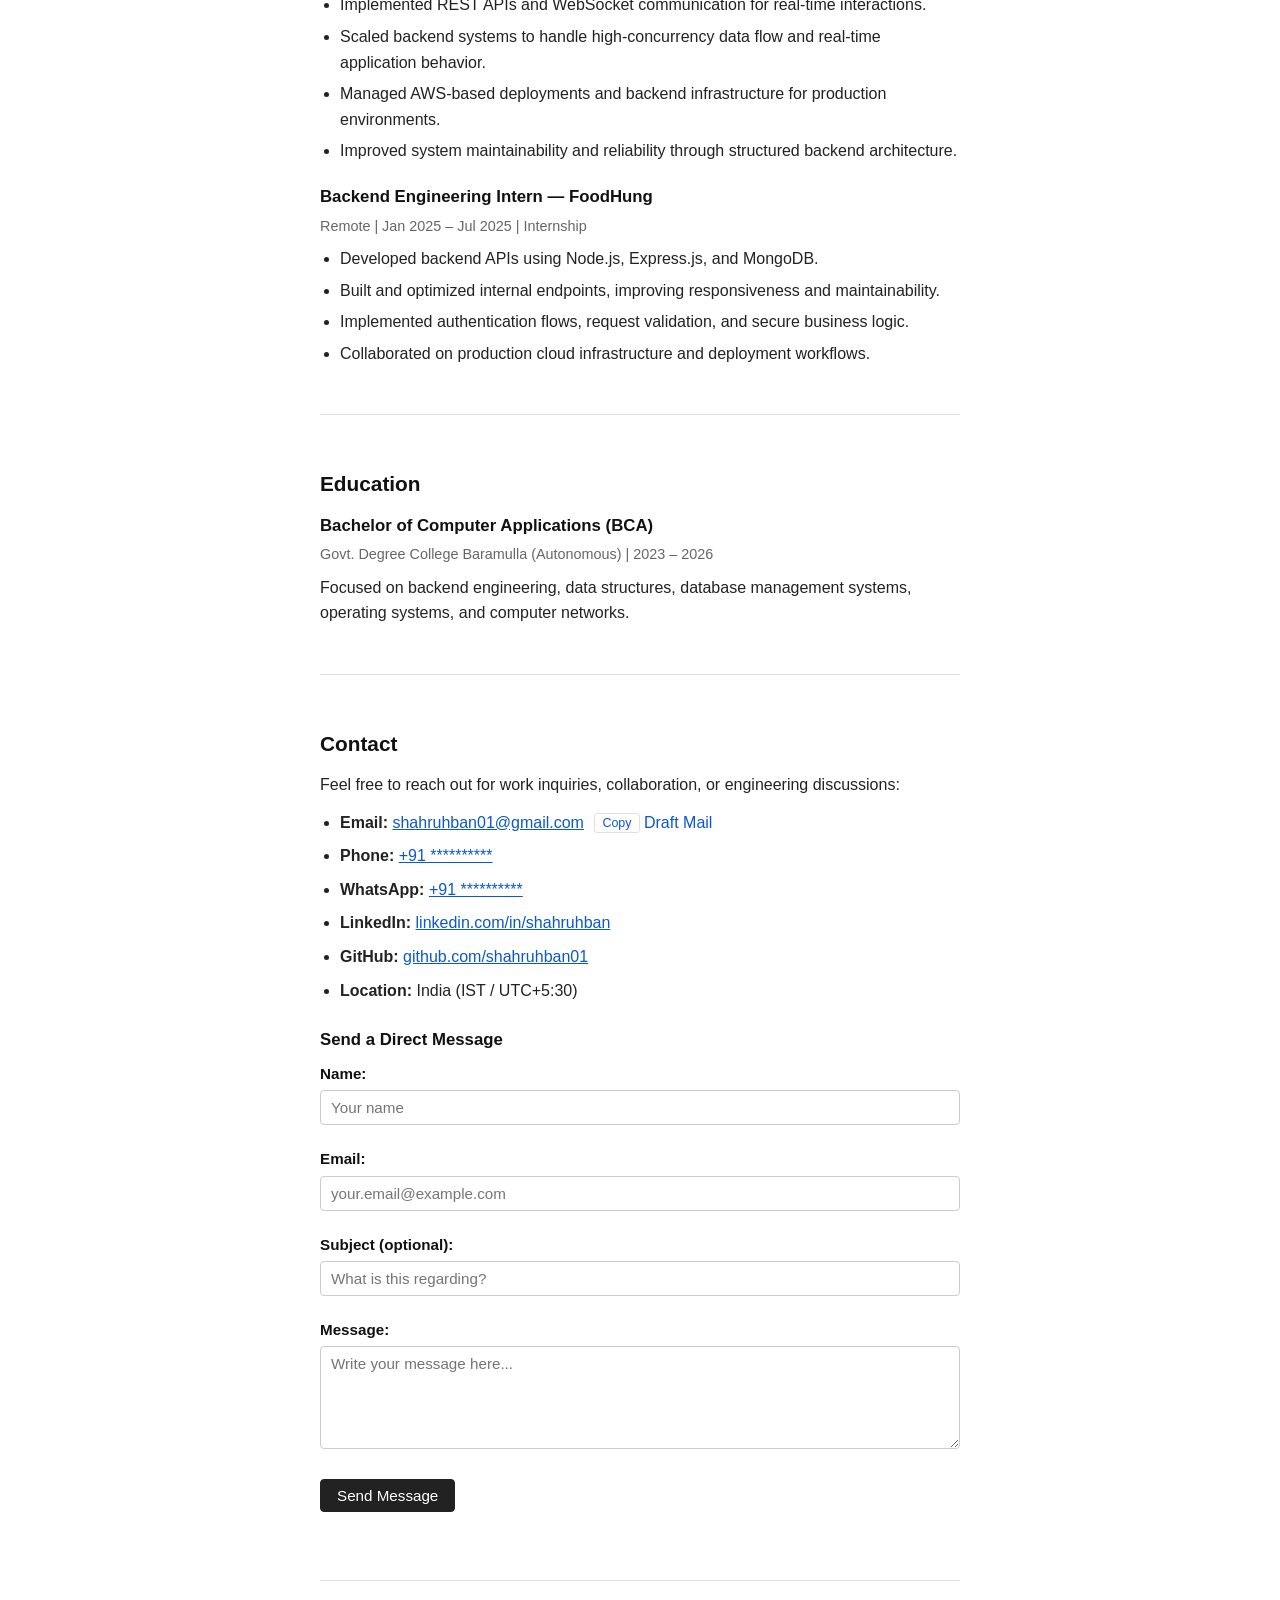
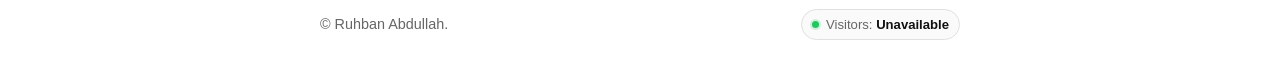
==== commit 90695be1: "feat: add comprehensive music player and admin management system" ====
--- a/index.html
+++ b/index.html
@@ -19,7 +19,7 @@
   <meta http-equiv="X-Content-Type-Options" content="nosniff">
   <meta name="referrer" content="strict-origin-when-cross-origin">
   <meta http-equiv="Permissions-Policy" content="camera=(), microphone=(), interest-cohort=(), geolocation=(self)">
-  <meta http-equiv="Content-Security-Policy" content="default-src 'self'; script-src 'self' 'unsafe-inline'; style-src 'self' 'unsafe-inline'; img-src 'self' data: blob: https://developerruhban.online https://cdn.developerruhban.online https://avatars.githubusercontent.com; connect-src 'self' https://api.developerruhban.online http://localhost:4000 http://127.0.0.1:4000 https://api.github.com; font-src 'self' data:; media-src 'self' data: blob:; manifest-src 'self'; object-src 'none'; base-uri 'self'; form-action 'self';">
+  <meta http-equiv="Content-Security-Policy" content="default-src 'self'; script-src 'self' 'unsafe-inline'; style-src 'self' 'unsafe-inline'; img-src 'self' data: blob: https://developerruhban.online https://cdn.developerruhban.online https://avatars.githubusercontent.com; connect-src 'self' https://api.developerruhban.online http://localhost:4000 http://127.0.0.1:4000 https://api.github.com; font-src 'self' data:; media-src 'self' data: blob: https://cdn.developerruhban.online http://localhost:4000 http://127.0.0.1:4000; manifest-src 'self'; object-src 'none'; base-uri 'self'; form-action 'self';">
 
   <script>
     // Anti-clickjacking / Frame-busting protection
@@ -182,6 +182,7 @@
   </script>
 
   <link rel="stylesheet" href="style.css">
+  <link rel="stylesheet" href="music/music.css">
 </head>
 
 <body>
@@ -215,7 +216,8 @@
         <a href="#education">Education</a> &bull;
         <a href="#contact">Contact</a> &bull;
         <a href="#game" id="hire-me-link" style="color: #f43f5e; font-weight: 700;">Hire Me 🎮</a> &bull;
-        <a href="#apocalypse" id="ats-apocalypse-link" style="color: #ef4444; font-weight: 700;">ATS Apocalypse 🎯</a>
+        <a href="#apocalypse" id="ats-apocalypse-link" style="color: #ef4444; font-weight: 700;">ATS Apocalypse 🎯</a> &bull;
+        <a href="music/index.html" id="music-library-link" style="color: #10b981; font-weight: 700;">Music 🎵</a>
         <!-- <a href="upload.html">Upload</a> &bull; -->
       </nav>
 
@@ -820,6 +822,28 @@
   <script src="js/editor.js"></script>
   <script src="js/hire-game.js"></script>
   <script src="js/ats-apocalypse.js"></script>
+
+  <!-- Persistent Music Player Integration -->
+  <script type="module">
+    import { MusicApi } from "./js/music/music-api.js";
+    import { AudioEngine } from "./js/music/audio-engine.js";
+    import { QueueManager } from "./js/music/queue.js";
+    import { PlaylistManager } from "./js/music/playlists.js";
+    import { PlayerUI } from "./js/music/player-ui.js";
+
+    document.addEventListener("DOMContentLoaded", () => {
+      try {
+        const lastState = localStorage.getItem("portfolio_music_last_state");
+        const savedQueue = localStorage.getItem("portfolio_music_queue");
+        if (lastState || savedQueue) {
+          const engine = new AudioEngine();
+          const queue = new QueueManager();
+          const playlists = new PlaylistManager();
+          window.portfolioPlayerUI = new PlayerUI({ engine, queue, playlists });
+        }
+      } catch (_e) {}
+    });
+  </script>
 </body>
 
 </html>
--- a/music/music.css
+++ b/music/music.css
@@ -0,0 +1,1034 @@
+/* Dedicated Minimal Music Page & Persistent Player Stylesheet
+   Inherits portfolio variables and supports Light / Dark themes */
+
+/* --- Music Page Layout --- */
+.music-page-container {
+  max-width: 960px;
+  margin: 0 auto;
+  padding: 24px 20px 140px; /* bottom padding ensures content is never covered by bottom player */
+}
+
+.music-header {
+  margin-bottom: 24px;
+}
+
+.music-header-top {
+  display: flex;
+  justify-content: space-between;
+  align-items: center;
+  margin-bottom: 12px;
+}
+
+.music-search-bar {
+  display: flex;
+  gap: 10px;
+  align-items: center;
+  margin: 18px 0;
+  position: relative;
+}
+
+.music-search-input {
+  width: 100%;
+  padding: 10px 14px 10px 38px;
+  border: 1px solid var(--border);
+  border-radius: 6px;
+  background-color: var(--input-bg);
+  color: var(--text);
+  font-size: 0.95rem;
+  outline: none;
+  transition: border-color 0.2s ease, box-shadow 0.2s ease;
+}
+
+.music-search-input:focus {
+  border-color: var(--border-focus);
+  box-shadow: 0 0 0 2px rgba(11, 87, 208, 0.15);
+}
+
+.music-search-icon {
+  position: absolute;
+  left: 12px;
+  top: 50%;
+  transform: translateY(-50%);
+  color: var(--text-muted);
+  pointer-events: none;
+}
+
+.music-search-clear {
+  position: absolute;
+  right: 12px;
+  top: 50%;
+  transform: translateY(-50%);
+  background: none;
+  border: none;
+  color: var(--text-muted);
+  font-size: 1.1rem;
+  cursor: pointer;
+  padding: 4px;
+  display: none;
+}
+
+/* --- Genre Filter Pills --- */
+.music-genres-scroll {
+  display: flex;
+  gap: 8px;
+  overflow-x: auto;
+  padding-bottom: 8px;
+  margin-bottom: 20px;
+  scrollbar-width: thin;
+}
+
+.genre-pill {
+  padding: 5px 14px;
+  border: 1px solid var(--border);
+  border-radius: 20px;
+  background-color: var(--tag-bg);
+  color: var(--tag-text);
+  font-size: 0.82rem;
+  font-weight: 500;
+  cursor: pointer;
+  white-space: nowrap;
+  transition: all 0.15s ease;
+}
+
+.genre-pill:hover {
+  border-color: var(--text-muted);
+}
+
+.genre-pill.active {
+  background-color: var(--btn-bg);
+  color: var(--btn-text);
+  border-color: var(--btn-bg);
+}
+
+/* --- Music Section Tabs --- */
+.music-tabs {
+  display: flex;
+  gap: 6px;
+  border-bottom: 1px solid var(--border);
+  margin-bottom: 20px;
+  overflow-x: auto;
+}
+
+.music-tab-btn {
+  padding: 8px 16px;
+  background: none;
+  border: none;
+  border-bottom: 2px solid transparent;
+  color: var(--text-muted);
+  font-size: 0.9rem;
+  font-weight: 500;
+  cursor: pointer;
+  transition: all 0.2s ease;
+  white-space: nowrap;
+}
+
+.music-tab-btn:hover {
+  color: var(--text);
+}
+
+.music-tab-btn.active {
+  color: var(--accent);
+  border-bottom-color: var(--accent);
+  font-weight: 600;
+}
+
+/* --- Song List & Table --- */
+.song-list-container {
+  display: flex;
+  flex-direction: column;
+  gap: 6px;
+}
+
+.song-row {
+  display: flex;
+  align-items: center;
+  gap: 14px;
+  padding: 10px 14px;
+  border-radius: 6px;
+  background-color: var(--bg-card);
+  border: 1px solid var(--border);
+  transition: background-color 0.15s ease, border-color 0.15s ease;
+  cursor: pointer;
+}
+
+.song-row:hover {
+  border-color: var(--text-subtle);
+  background-color: var(--bg-code);
+}
+
+.song-row.active {
+  border-color: var(--accent);
+  background-color: rgba(11, 87, 208, 0.06);
+}
+
+.song-cover-wrapper {
+  position: relative;
+  width: 48px;
+  height: 48px;
+  flex-shrink: 0;
+  border-radius: 4px;
+  overflow: hidden;
+  background-color: var(--border);
+  display: flex;
+  align-items: center;
+  justify-content: center;
+}
+
+.song-cover-img {
+  width: 100%;
+  height: 100%;
+  object-fit: cover;
+}
+
+.song-cover-placeholder {
+  font-size: 1.4rem;
+  user-select: none;
+}
+
+.song-play-overlay {
+  position: absolute;
+  inset: 0;
+  background: rgba(0, 0, 0, 0.45);
+  display: flex;
+  align-items: center;
+  justify-content: center;
+  opacity: 0;
+  transition: opacity 0.15s ease;
+  color: #ffffff;
+}
+
+.song-row:hover .song-play-overlay,
+.song-row.active .song-play-overlay {
+  opacity: 1;
+}
+
+.song-details {
+  flex: 1;
+  min-width: 0;
+}
+
+.song-title {
+  font-weight: 600;
+  font-size: 0.95rem;
+  color: var(--text-heading);
+  white-space: nowrap;
+  overflow: hidden;
+  text-overflow: ellipsis;
+}
+
+.song-row.active .song-title {
+  color: var(--accent);
+}
+
+.song-artist-album {
+  font-size: 0.82rem;
+  color: var(--text-muted);
+  white-space: nowrap;
+  overflow: hidden;
+  text-overflow: ellipsis;
+}
+
+.song-genre-tag {
+  display: inline-block;
+  padding: 2px 8px;
+  border-radius: 4px;
+  background-color: var(--tag-bg);
+  color: var(--tag-text);
+  font-size: 0.75rem;
+  margin-left: 8px;
+}
+
+.song-meta-col {
+  display: flex;
+  align-items: center;
+  gap: 12px;
+  font-size: 0.84rem;
+  color: var(--text-muted);
+  flex-shrink: 0;
+}
+
+.song-duration {
+  font-variant-numeric: tabular-nums;
+  width: 45px;
+  text-align: right;
+}
+
+.song-action-btn {
+  background: none;
+  border: none;
+  color: var(--text-muted);
+  cursor: pointer;
+  padding: 6px;
+  border-radius: 4px;
+  display: flex;
+  align-items: center;
+  justify-content: center;
+  transition: color 0.15s ease, background-color 0.15s ease;
+}
+
+.song-action-btn:hover {
+  color: var(--text);
+  background-color: var(--border);
+}
+
+.song-action-btn.active {
+  color: #ef4444;
+}
+
+/* --- Playlist Grid --- */
+.playlist-grid {
+  display: grid;
+  grid-template-columns: repeat(auto-fill, minmax(220px, 1fr));
+  gap: 18px;
+}
+
+.playlist-card {
+  border: 1px solid var(--border);
+  border-radius: 8px;
+  background-color: var(--bg-card);
+  overflow: hidden;
+  display: flex;
+  flex-direction: column;
+  transition: transform 0.15s ease, border-color 0.15s ease;
+  cursor: pointer;
+}
+
+.playlist-card:hover {
+  border-color: var(--text-muted);
+  transform: translateY(-2px);
+}
+
+.playlist-card-cover {
+  width: 100%;
+  aspect-ratio: 1;
+  background-color: var(--border);
+  display: flex;
+  align-items: center;
+  justify-content: center;
+  font-size: 2.5rem;
+  position: relative;
+}
+
+.playlist-card-cover img {
+  width: 100%;
+  height: 100%;
+  object-fit: cover;
+}
+
+.playlist-play-badge {
+  position: absolute;
+  bottom: 12px;
+  right: 12px;
+  width: 40px;
+  height: 40px;
+  border-radius: 50%;
+  background-color: var(--accent);
+  color: #ffffff;
+  display: flex;
+  align-items: center;
+  justify-content: center;
+  opacity: 0;
+  transform: translateY(6px);
+  transition: all 0.2s ease;
+  box-shadow: 0 4px 10px rgba(0, 0, 0, 0.2);
+}
+
+.playlist-card:hover .playlist-play-badge {
+  opacity: 1;
+  transform: translateY(0);
+}
+
+.playlist-card-info {
+  padding: 12px 14px;
+}
+
+.playlist-card-title {
+  font-weight: 600;
+  font-size: 0.95rem;
+  margin-bottom: 4px;
+  white-space: nowrap;
+  overflow: hidden;
+  text-overflow: ellipsis;
+}
+
+.playlist-card-desc {
+  font-size: 0.8rem;
+  color: var(--text-muted);
+  display: -webkit-box;
+  -webkit-line-clamp: 2;
+  -webkit-box-orient: vertical;
+  overflow: hidden;
+  margin-bottom: 6px;
+}
+
+.playlist-card-count {
+  font-size: 0.75rem;
+  color: var(--text-subtle);
+}
+
+/* --- Empty State --- */
+.music-empty-state {
+  text-align: center;
+  padding: 60px 20px;
+  border: 1px dashed var(--border);
+  border-radius: 8px;
+  background-color: var(--bg-card);
+  margin-top: 10px;
+}
+
+.music-empty-icon {
+  font-size: 2.8rem;
+  margin-bottom: 12px;
+  opacity: 0.8;
+}
+
+.music-empty-title {
+  font-size: 1.15rem;
+  font-weight: 600;
+  margin-bottom: 6px;
+}
+
+.music-empty-desc {
+  color: var(--text-muted);
+  font-size: 0.9rem;
+  max-width: 420px;
+  margin: 0 auto;
+}
+
+/* =========================================================================
+   PERSISTENT FLOATING PLAYER (Docked at Bottom)
+   ========================================================================= */
+
+.music-player-bar {
+  position: fixed;
+  bottom: 0;
+  left: 0;
+  right: 0;
+  background-color: var(--bg-card);
+  border-top: 1px solid var(--border);
+  box-shadow: 0 -4px 16px rgba(0, 0, 0, 0.08);
+  z-index: 999;
+  user-select: none;
+  transform: translateY(110%);
+  opacity: 0;
+  pointer-events: none;
+  transition: transform 0.28s cubic-bezier(0.16, 1, 0.3, 1), opacity 0.25s ease;
+}
+
+.music-player-bar.visible {
+  transform: translateY(0);
+  opacity: 1;
+  pointer-events: auto;
+}
+
+body.has-music-player {
+  padding-bottom: 84px !important;
+}
+
+/* Scrubber Line across top of player bar */
+.player-scrubber-wrapper {
+  position: relative;
+  width: 100%;
+  height: 6px;
+  background-color: var(--border);
+  cursor: pointer;
+  transition: height 0.15s ease;
+}
+
+.player-scrubber-wrapper:hover {
+  height: 8px;
+}
+
+.player-buffered-bar {
+  position: absolute;
+  top: 0;
+  left: 0;
+  height: 100%;
+  width: 0%;
+  background-color: rgba(120, 120, 120, 0.25);
+  pointer-events: none;
+}
+
+.player-progress-bar {
+  position: absolute;
+  top: 0;
+  left: 0;
+  height: 100%;
+  width: 0%;
+  background-color: var(--accent);
+  pointer-events: none;
+}
+
+.player-scrubber-handle {
+  position: absolute;
+  top: 50%;
+  left: 0%;
+  width: 12px;
+  height: 12px;
+  border-radius: 50%;
+  background-color: var(--accent);
+  transform: translate(-50%, -50%) scale(0);
+  transition: transform 0.1s ease;
+  pointer-events: none;
+}
+
+.player-scrubber-wrapper:hover .player-scrubber-handle {
+  transform: translate(-50%, -50%) scale(1);
+}
+
+.player-bar-content {
+  display: flex;
+  align-items: center;
+  justify-content: space-between;
+  padding: 10px 18px;
+  max-width: 1200px;
+  margin: 0 auto;
+  gap: 16px;
+}
+
+/* Left Track Info */
+.player-track-info {
+  display: flex;
+  align-items: center;
+  gap: 12px;
+  width: 280px;
+  min-width: 0;
+  cursor: pointer;
+}
+
+.player-thumb-wrapper {
+  width: 44px;
+  height: 44px;
+  border-radius: 4px;
+  overflow: hidden;
+  background-color: var(--border);
+  flex-shrink: 0;
+  display: flex;
+  align-items: center;
+  justify-content: center;
+}
+
+.player-thumb {
+  width: 100%;
+  height: 100%;
+  object-fit: cover;
+  display: none;
+}
+
+.player-thumb-placeholder {
+  font-size: 1.3rem;
+}
+
+.player-track-meta {
+  min-width: 0;
+  flex: 1;
+}
+
+.player-track-title {
+  font-weight: 600;
+  font-size: 0.9rem;
+  color: var(--text-heading);
+  white-space: nowrap;
+  overflow: hidden;
+  text-overflow: ellipsis;
+}
+
+.player-track-artist {
+  font-size: 0.78rem;
+  color: var(--text-muted);
+  white-space: nowrap;
+  overflow: hidden;
+  text-overflow: ellipsis;
+}
+
+.player-fav-btn {
+  background: none;
+  border: none;
+  color: var(--text-muted);
+  cursor: pointer;
+  padding: 6px;
+  display: flex;
+  align-items: center;
+  justify-content: center;
+  transition: color 0.15s ease, transform 0.15s ease;
+}
+
+.player-fav-btn:hover {
+  transform: scale(1.15);
+}
+
+.player-fav-btn.active svg {
+  fill: #ef4444;
+  stroke: #ef4444;
+}
+
+/* Center Controls */
+.player-center-controls {
+  display: flex;
+  flex-direction: column;
+  align-items: center;
+  gap: 2px;
+}
+
+.player-buttons-row {
+  display: flex;
+  align-items: center;
+  gap: 14px;
+}
+
+.player-ctrl-btn {
+  background: none;
+  border: none;
+  color: var(--text);
+  cursor: pointer;
+  padding: 6px;
+  border-radius: 50%;
+  display: flex;
+  align-items: center;
+  justify-content: center;
+  position: relative;
+  transition: transform 0.15s ease, color 0.15s ease;
+}
+
+.player-ctrl-btn:hover {
+  transform: scale(1.12);
+  color: var(--accent);
+}
+
+.player-ctrl-btn.active {
+  color: var(--accent);
+}
+
+.player-ctrl-btn.btn-play-main {
+  width: 38px;
+  height: 38px;
+  background-color: var(--btn-bg);
+  color: var(--btn-text);
+  box-shadow: 0 2px 6px rgba(0, 0, 0, 0.15);
+}
+
+.player-ctrl-btn.btn-play-main:hover {
+  transform: scale(1.08);
+  background-color: var(--btn-hover);
+  color: var(--btn-text);
+}
+
+.repeat-badge {
+  position: absolute;
+  top: 1px;
+  right: 1px;
+  font-size: 0.62rem;
+  background-color: var(--accent);
+  color: #ffffff;
+  border-radius: 50%;
+  width: 12px;
+  height: 12px;
+  display: flex;
+  align-items: center;
+  justify-content: center;
+  font-weight: 700;
+}
+
+.player-time-display {
+  font-size: 0.75rem;
+  color: var(--text-muted);
+  font-variant-numeric: tabular-nums;
+  display: flex;
+  gap: 4px;
+}
+
+/* Right Controls */
+.player-right-controls {
+  display: flex;
+  align-items: center;
+  gap: 12px;
+  width: 280px;
+  justify-content: flex-end;
+}
+
+.player-pill-btn {
+  padding: 3px 8px;
+  border: 1px solid var(--border);
+  border-radius: 12px;
+  background-color: var(--tag-bg);
+  color: var(--text);
+  font-size: 0.75rem;
+  font-weight: 600;
+  cursor: pointer;
+}
+
+.player-pill-btn:hover {
+  border-color: var(--text-muted);
+}
+
+.player-volume-wrapper {
+  display: flex;
+  align-items: center;
+  gap: 6px;
+}
+
+.player-volume-slider {
+  width: 80px;
+  height: 4px;
+  cursor: pointer;
+  accent-color: var(--accent);
+}
+
+.player-icon-btn {
+  background: none;
+  border: none;
+  color: var(--text-muted);
+  cursor: pointer;
+  padding: 6px;
+  display: flex;
+  align-items: center;
+  justify-content: center;
+  position: relative;
+  transition: color 0.15s ease;
+}
+
+.player-icon-btn:hover {
+  color: var(--text);
+}
+
+.queue-badge {
+  position: absolute;
+  top: 0;
+  right: 0;
+  font-size: 0.65rem;
+  background-color: var(--accent);
+  color: #ffffff;
+  border-radius: 10px;
+  padding: 1px 4px;
+  font-weight: 700;
+}
+
+/* =========================================================================
+   EXPANDED FULLSCREEN PLAYER MODAL
+   ========================================================================= */
+
+.music-expanded-player {
+  position: fixed;
+  inset: 0;
+  background-color: var(--bg);
+  z-index: 10000;
+  display: flex;
+  flex-direction: column;
+  padding: 24px;
+  overflow-y: auto;
+}
+
+.expanded-player-header {
+  display: flex;
+  justify-content: space-between;
+  align-items: center;
+  margin-bottom: 24px;
+  max-width: 600px;
+  width: 100%;
+  margin-left: auto;
+  margin-right: auto;
+}
+
+.btn-close-expanded {
+  background: none;
+  border: none;
+  font-size: 2rem;
+  color: var(--text-muted);
+  cursor: pointer;
+  line-height: 1;
+}
+
+.btn-close-expanded:hover {
+  color: var(--text);
+}
+
+.expanded-player-heading {
+  font-size: 0.9rem;
+  font-weight: 600;
+  text-transform: uppercase;
+  letter-spacing: 0.05em;
+  color: var(--text-muted);
+}
+
+.btn-queue-expanded {
+  background: none;
+  border: 1px solid var(--border);
+  padding: 5px 12px;
+  border-radius: 14px;
+  color: var(--text);
+  font-size: 0.8rem;
+  cursor: pointer;
+}
+
+.expanded-player-body {
+  max-width: 480px;
+  width: 100%;
+  margin: auto;
+  display: flex;
+  flex-direction: column;
+  align-items: center;
+  gap: 20px;
+}
+
+.expanded-artwork-container {
+  width: 100%;
+  max-width: 340px;
+  aspect-ratio: 1;
+  border-radius: 12px;
+  overflow: hidden;
+  background-color: var(--border);
+  display: flex;
+  align-items: center;
+  justify-content: center;
+  box-shadow: 0 10px 30px rgba(0, 0, 0, 0.15);
+}
+
+.expanded-thumb {
+  width: 100%;
+  height: 100%;
+  object-fit: cover;
+  display: none;
+}
+
+.expanded-thumb-placeholder {
+  font-size: 4rem;
+}
+
+.expanded-meta-container {
+  text-align: center;
+  width: 100%;
+}
+
+.expanded-title {
+  font-size: 1.4rem;
+  font-weight: 700;
+  color: var(--text-heading);
+  margin-bottom: 4px;
+}
+
+.expanded-artist {
+  font-size: 1rem;
+  color: var(--text-muted);
+  margin-bottom: 2px;
+}
+
+.expanded-album {
+  font-size: 0.85rem;
+  color: var(--text-subtle);
+}
+
+.expanded-genre-tag {
+  display: inline-block;
+  margin-top: 6px;
+  font-size: 0.75rem;
+  padding: 3px 10px;
+  border-radius: 12px;
+  background-color: var(--tag-bg);
+  color: var(--tag-text);
+}
+
+.expanded-scrubber-box {
+  width: 100%;
+}
+
+.expanded-scrubber {
+  height: 8px;
+  border-radius: 4px;
+  overflow: hidden;
+}
+
+.expanded-times-row {
+  display: flex;
+  justify-content: space-between;
+  font-size: 0.8rem;
+  color: var(--text-muted);
+  margin-top: 6px;
+  font-variant-numeric: tabular-nums;
+}
+
+.expanded-controls-row {
+  display: flex;
+  align-items: center;
+  justify-content: center;
+  gap: 22px;
+  width: 100%;
+}
+
+.player-ctrl-btn.btn-play-large {
+  width: 56px;
+  height: 56px;
+  background-color: var(--btn-bg);
+  color: var(--btn-text);
+  box-shadow: 0 4px 14px rgba(0, 0, 0, 0.2);
+}
+
+.player-ctrl-btn.btn-play-large:hover {
+  transform: scale(1.08);
+  background-color: var(--btn-hover);
+}
+
+.expanded-secondary-row {
+  display: flex;
+  justify-content: space-between;
+  width: 100%;
+  padding: 0 20px;
+}
+
+/* =========================================================================
+   QUEUE SLIDE-OUT PANEL
+   ========================================================================= */
+
+.music-queue-panel {
+  position: fixed;
+  right: 0;
+  top: 0;
+  bottom: 0;
+  width: 360px;
+  max-width: 90vw;
+  background-color: var(--bg-card);
+  border-left: 1px solid var(--border);
+  box-shadow: -4px 0 20px rgba(0, 0, 0, 0.15);
+  z-index: 10001;
+  display: flex;
+  flex-direction: column;
+}
+
+.queue-panel-header {
+  display: flex;
+  justify-content: space-between;
+  align-items: center;
+  padding: 16px;
+  border-bottom: 1px solid var(--border);
+}
+
+.queue-panel-header h3 {
+  margin: 0;
+  font-size: 1.05rem;
+}
+
+.btn-close-queue {
+  background: none;
+  border: none;
+  font-size: 1.6rem;
+  color: var(--text-muted);
+  cursor: pointer;
+  line-height: 1;
+}
+
+.queue-panel-list {
+  flex: 1;
+  overflow-y: auto;
+  padding: 8px 12px;
+}
+
+.queue-item {
+  display: flex;
+  align-items: center;
+  gap: 10px;
+  padding: 8px 10px;
+  border-radius: 6px;
+  border-bottom: 1px solid var(--border);
+  transition: background-color 0.15s ease;
+}
+
+.queue-item:hover {
+  background-color: var(--bg-code);
+}
+
+.queue-item.current {
+  background-color: rgba(11, 87, 208, 0.08);
+  border-left: 3px solid var(--accent);
+}
+
+.queue-item-idx {
+  font-size: 0.8rem;
+  color: var(--text-muted);
+  width: 18px;
+  text-align: center;
+}
+
+.queue-item-info {
+  flex: 1;
+  min-width: 0;
+  cursor: pointer;
+}
+
+.queue-item-title {
+  font-size: 0.88rem;
+  font-weight: 600;
+  white-space: nowrap;
+  overflow: hidden;
+  text-overflow: ellipsis;
+}
+
+.queue-item-artist {
+  font-size: 0.75rem;
+  color: var(--text-muted);
+  white-space: nowrap;
+  overflow: hidden;
+  text-overflow: ellipsis;
+}
+
+.queue-item-actions {
+  display: flex;
+  gap: 4px;
+}
+
+.btn-queue-action {
+  background: none;
+  border: none;
+  color: var(--text-muted);
+  cursor: pointer;
+  padding: 4px 6px;
+  font-size: 0.8rem;
+  border-radius: 3px;
+}
+
+.btn-queue-action:hover {
+  background-color: var(--border);
+  color: var(--text);
+}
+
+/* =========================================================================
+   RESPONSIVE DESIGN (Mobile & Tablet)
+   ========================================================================= */
+
+@media (max-width: 768px) {
+  .player-track-info {
+    width: 50%;
+  }
+
+  .player-right-controls {
+    width: auto;
+  }
+
+  .player-volume-wrapper {
+    display: none; /* Hide volume slider on mobile; hardware buttons are used */
+  }
+
+  .player-time-display {
+    display: none;
+  }
+
+  .player-buttons-row {
+    gap: 8px;
+  }
+
+  .song-genre-tag {
+    display: none;
+  }
+
+  .song-artist-album {
+    font-size: 0.75rem;
+  }
+
+  .music-page-container {
+    padding: 16px 12px 130px;
+  }
+
+  .playlist-grid {
+    grid-template-columns: repeat(auto-fill, minmax(150px, 1fr));
+    gap: 12px;
+  }
+}
+
